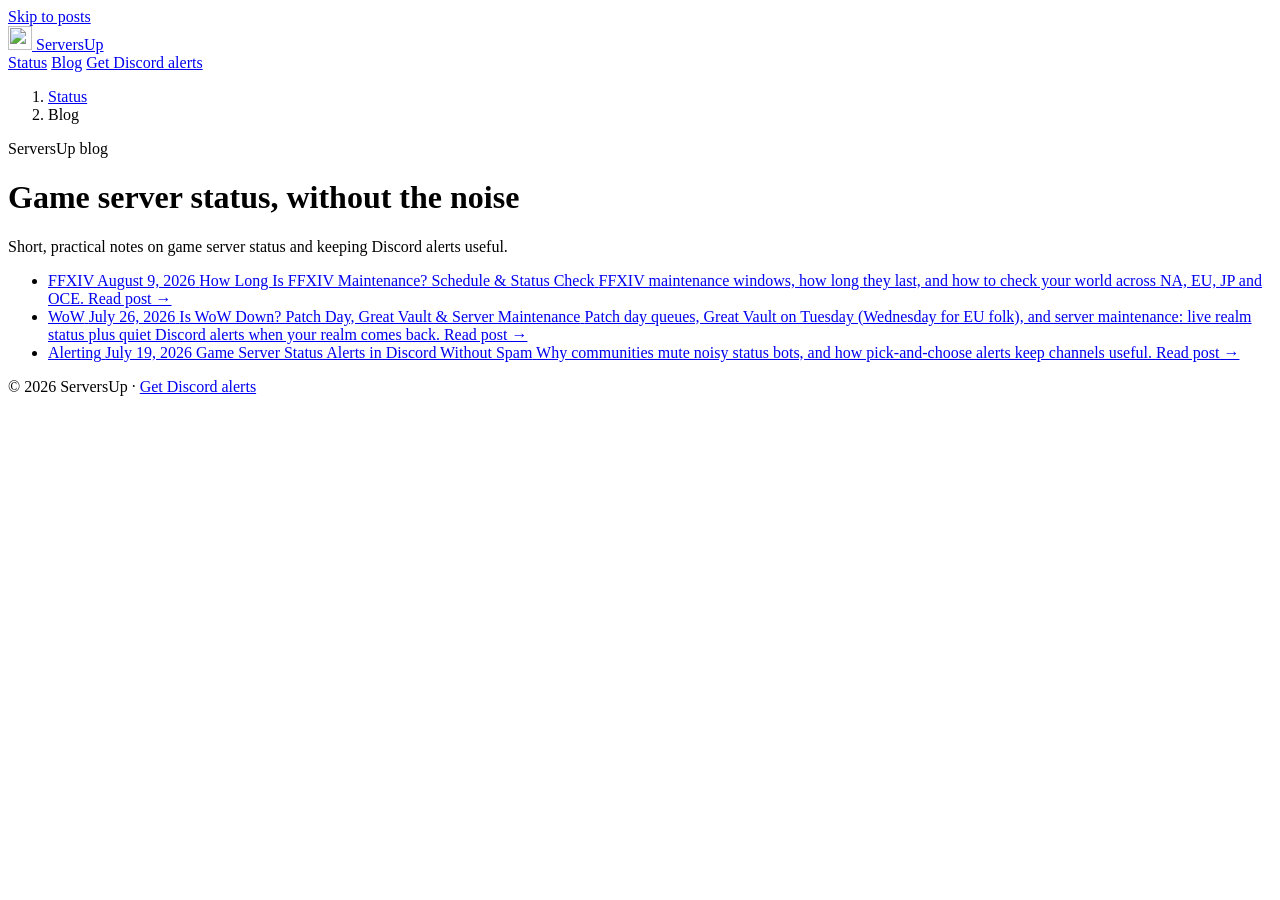
==== blog/index.html @ b73a2682 "Add FFXIV Maintenance Blog Post" ====
<!doctype html>
<html lang="en" class="page-blog">
  <head>
    <meta charset="utf-8" />
    <meta name="viewport" content="width=device-width, initial-scale=1" />
    <script async src="https://www.googletagmanager.com/gtag/js?id=G-ZQGB78C9LT"></script>
    <script>
      window.dataLayer = window.dataLayer || [];
      function gtag(){dataLayer.push(arguments);}
      gtag("js", new Date());
      gtag("config", "G-ZQGB78C9LT");
    </script>
    <script src="/analytics.js"></script>
    <meta
      name="description"
      content="ServersUp blog: game server status tips, Discord alert hygiene, and notes for gaming communities."
    />
    <link rel="canonical" href="https://serversup.armasn.dev/blog/" />
    <title>Game Server Status Blog | ServersUp</title>
    <meta property="og:type" content="website" />
    <meta property="og:title" content="Game Server Status Blog | ServersUp" />
    <meta
      property="og:description"
      content="ServersUp blog: game server status tips, Discord alert hygiene, and notes for gaming communities."
    />
    <meta property="og:url" content="https://serversup.armasn.dev/blog/" />
    <meta property="og:image" content="https://serversup.armasn.dev/assets/serversup-logo.png" />
    <meta name="twitter:card" content="summary" />
    <meta name="twitter:title" content="Game Server Status Blog | ServersUp" />
    <meta
      name="twitter:description"
      content="ServersUp blog: game server status tips, Discord alert hygiene, and notes for gaming communities."
    />
    <meta name="twitter:image" content="https://serversup.armasn.dev/assets/serversup-logo.png" />
    <link rel="icon" href="/assets/serversup-logo.png" type="image/png" />
    <link rel="stylesheet" href="/styles.css" />
    <script type="application/ld+json">
    {
      "@context": "https://schema.org",
      "@graph": [
        {
          "@type": "Organization",
          "@id": "https://serversup.armasn.dev/#organization",
          "name": "ServersUp",
          "url": "https://serversup.armasn.dev/",
          "logo": {
            "@type": "ImageObject",
            "url": "https://serversup.armasn.dev/assets/serversup-logo.png"
          },
          "sameAs": [
            "https://github.com/ServersUp",
            "https://github.com/ServersUp/servers-up-website",
            "https://ko-fi.com/R6R71Z1SRN"
          ]
        },
        {
          "@type": "Blog",
          "name": "ServersUp Blog",
          "url": "https://serversup.armasn.dev/blog/",
          "description": "Short notes on game server status and Discord alerts that stay useful.",
          "publisher": { "@id": "https://serversup.armasn.dev/#organization" },
          "blogPost": [
            {
              "@type": "BlogPosting",
              "headline": "How Long Is FFXIV Maintenance? Schedule & Status Check",
              "url": "https://serversup.armasn.dev/blog/ffxiv-maintenance/",
              "datePublished": "2026-08-09",
              "image": "https://serversup.armasn.dev/assets/serversup-logo.png",
              "author": { "@id": "https://serversup.armasn.dev/#organization" }
            },
            {
              "@type": "BlogPosting",
              "headline": "Is WoW Down? Patch Day, Great Vault & Server Maintenance",
              "url": "https://serversup.armasn.dev/blog/is-wow-down/",
              "datePublished": "2026-07-26",
              "image": "https://serversup.armasn.dev/assets/serversup-logo.png",
              "author": { "@id": "https://serversup.armasn.dev/#organization" }
            },
            {
              "@type": "BlogPosting",
              "headline": "Game Server Status Alerts in Discord Without Spam",
              "url": "https://serversup.armasn.dev/blog/game-server-status-alerts-discord-without-spam/",
              "datePublished": "2026-07-19",
              "image": "https://serversup.armasn.dev/assets/discord-alert-example.png",
              "author": { "@id": "https://serversup.armasn.dev/#organization" }
            }
          ]
        },
        {
          "@type": "BreadcrumbList",
          "itemListElement": [
            {
              "@type": "ListItem",
              "position": 1,
              "name": "Status",
              "item": "https://serversup.armasn.dev/"
            },
            {
              "@type": "ListItem",
              "position": 2,
              "name": "Blog",
              "item": "https://serversup.armasn.dev/blog/"
            }
          ]
        }
      ]
    }
    </script>
  </head>
  <body>
    <a class="skip-link" href="#blog">Skip to posts</a>

    <header class="site-header">
      <nav class="nav" aria-label="Primary">
        <a class="brand" href="/">
          <img src="/assets/serversup-logo.png" alt="" width="24" height="24" decoding="async" />
          <span>ServersUp</span>
        </a>
        <div class="nav-links">
          <a class="nav-link" href="/">Status</a>
          <a class="nav-link is-current" href="/blog/" aria-current="page">Blog</a>
          <a class="btn-cta btn-cta--sm" href="/install/">Get Discord alerts</a>
        </div>
      </nav>
    </header>

    <main class="doc" id="blog">
      <nav class="breadcrumbs" aria-label="Breadcrumb">
        <ol>
          <li><a href="/">Status</a></li>
          <li aria-current="page">Blog</li>
        </ol>
      </nav>

      <header class="blog-index-header">
        <!--
          SHIP GATE - every new post under blog/<slug>/index.html MUST also appear in
          Blog.blogPost[] in the JSON-LD <script> above (headline, url, datePublished, image, author).
          Updating the HTML list alone is NOT enough. Fail the publish if blogPost[] is stale.
          Verify: python3 .cursor/skills/seo-aeo/scripts/check_blog_blogpost_sync.py
        -->
        <p class="eyebrow">ServersUp blog</p>
        <h1>Game server status, without the noise</h1>
        <p class="lead">
          Short, practical notes on game server status and keeping Discord alerts useful.
        </p>
      </header>

      <ul class="blog-list">
        <li>
          <a class="blog-list__link" href="/blog/ffxiv-maintenance/">
            <span class="blog-list__meta">
              <span class="blog-tag">FFXIV</span>
              <time datetime="2026-08-09">August 9, 2026</time>
            </span>
            <span class="blog-list__title"
              >How Long Is FFXIV Maintenance? Schedule &amp; Status Check</span
            >
            <span class="blog-list__excerpt">
              FFXIV maintenance windows, how long they last, and how to check your world across NA, EU,
              JP and OCE.
            </span>
            <span class="blog-list__more">Read post →</span>
          </a>
        </li>
        <li>
          <a class="blog-list__link" href="/blog/is-wow-down/">
            <span class="blog-list__meta">
              <span class="blog-tag">WoW</span>
              <time datetime="2026-07-26">July 26, 2026</time>
            </span>
            <span class="blog-list__title"
              >Is WoW Down? Patch Day, Great Vault &amp; Server Maintenance</span
            >
            <span class="blog-list__excerpt">
              Patch day queues, Great Vault on Tuesday (Wednesday for EU folk), and server maintenance: live
              realm status plus quiet Discord alerts when your realm comes back.
            </span>
            <span class="blog-list__more">Read post →</span>
          </a>
        </li>
        <li>
          <a class="blog-list__link" href="/blog/game-server-status-alerts-discord-without-spam/">
            <span class="blog-list__meta">
              <span class="blog-tag">Alerting</span>
              <time datetime="2026-07-19">July 19, 2026</time>
            </span>
            <span class="blog-list__title">Game Server Status Alerts in Discord Without Spam</span>
            <span class="blog-list__excerpt">
              Why communities mute noisy status bots, and how pick-and-choose alerts keep channels useful.
            </span>
            <span class="blog-list__more">Read post →</span>
          </a>
        </li>
      </ul>
    </main>

    <footer class="site-footer">
      <p>© <span id="year"></span> ServersUp · <a href="/install/">Get Discord alerts</a></p>
    </footer>
    <script>document.getElementById("year").textContent = new Date().getFullYear();</script>
  </body>
</html>
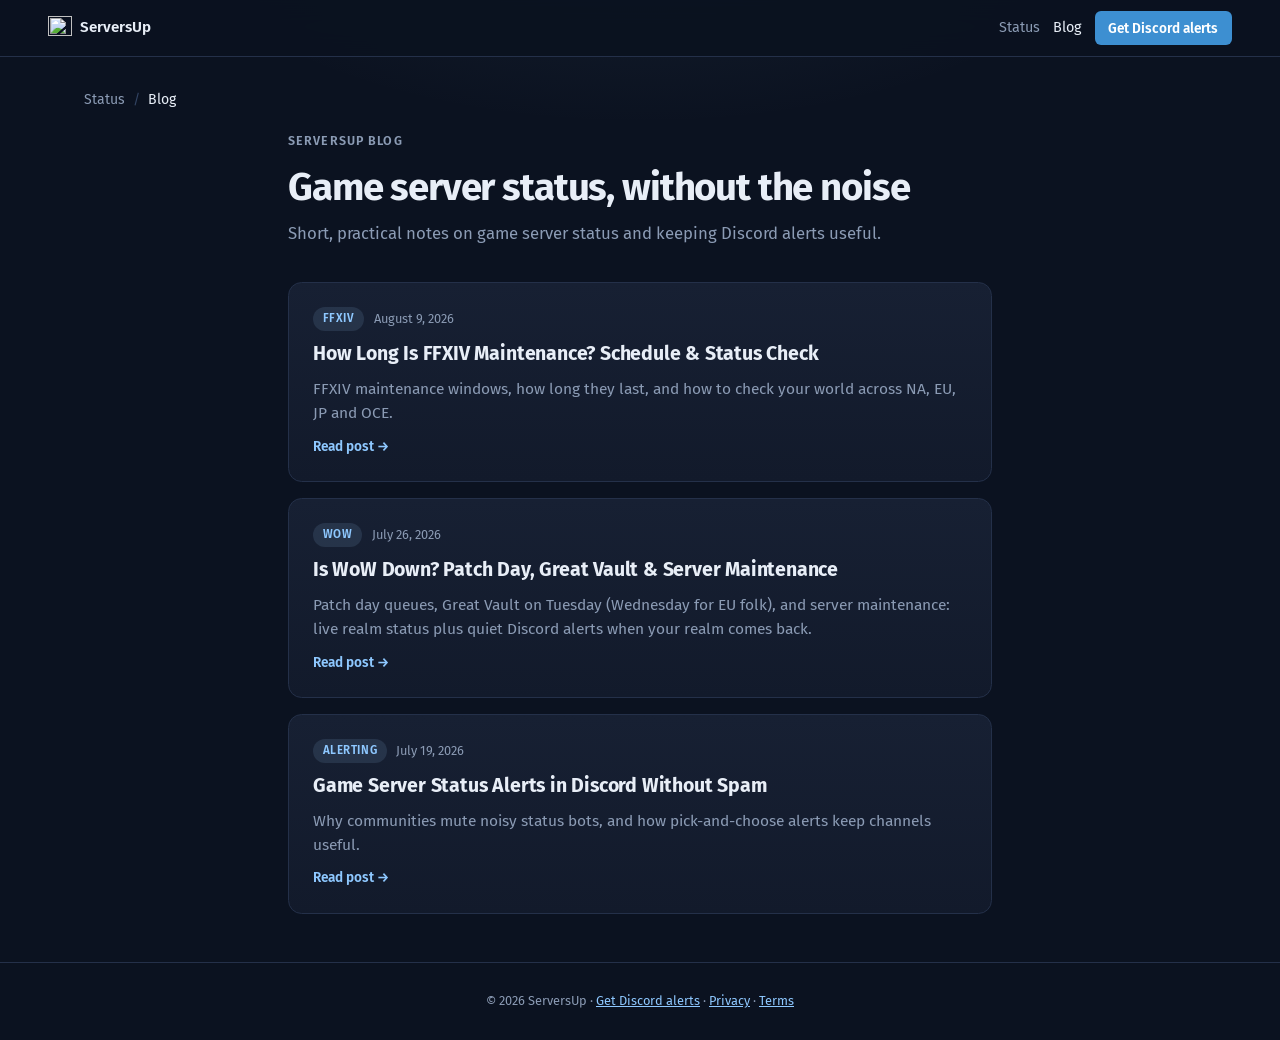
==== commit 5a371cfc: "Add Privacy Policy And Terms Of Service" ====
--- a/blog/index.html
+++ b/blog/index.html
@@ -196,7 +196,7 @@
     </main>
 
     <footer class="site-footer">
-      <p>© <span id="year"></span> ServersUp · <a href="/install/">Get Discord alerts</a></p>
+      <p>© <span id="year"></span> ServersUp · <a href="/install/">Get Discord alerts</a> · <a href="/privacy/">Privacy</a> · <a href="/terms/">Terms</a></p>
     </footer>
     <script>document.getElementById("year").textContent = new Date().getFullYear();</script>
   </body>
--- a/styles.css
+++ b/styles.css
@@ -0,0 +1,1748 @@
+@import url("https://fonts.googleapis.com/css2?family=Fira+Code:wght@400;500;600&family=Fira+Sans:wght@400;500;600;700&display=swap");
+
+:root {
+  --bg: #0b1220;
+  --bg-elevated: #121a2b;
+  --bg-soft: #172033;
+  --text: #e8eef7;
+  --muted: #8b9bb4;
+  --border: #243049;
+  --border-strong: #334564;
+  --link: #8ec8ff;
+  --link-hover: #c2e0ff;
+  --accent: #7aa2c4;
+  --accent-dim: rgba(122, 162, 196, 0.16);
+  --up: #3dd68c;
+  --up-dim: rgba(61, 214, 140, 0.12);
+  --down: #ff6b6b;
+  --down-dim: rgba(255, 107, 107, 0.14);
+  --unknown: #e6b84d;
+  --unknown-dim: rgba(230, 184, 77, 0.14);
+  --discord: #5865f2;
+  --discord-hover: #4752c4;
+  --cta: #3d8fd1;
+  --cta-hover: #2f7bb8;
+  --max: 58rem;
+  --max-status: 72rem;
+  --reading: 44rem;
+  --text-reading: #cbd6e8;
+  --demo-bleed: 1.5rem;
+  --radius: 0.5rem;
+  --font-sans: "Fira Sans", ui-sans-serif, system-ui, sans-serif;
+  --font-mono: "Fira Code", ui-monospace, SFMono-Regular, Menlo, monospace;
+  --ease: 160ms ease;
+  --scrollbar-size: 8px;
+  --scrollbar-track: transparent;
+  --scrollbar-thumb: #334564;
+  --scrollbar-thumb-hover: #4a6288;
+}
+
+*,
+*::before,
+*::after {
+  box-sizing: border-box;
+}
+
+html {
+  scroll-behavior: smooth;
+  scrollbar-width: thin;
+  scrollbar-color: var(--scrollbar-thumb) var(--scrollbar-track);
+}
+
+html::-webkit-scrollbar,
+body::-webkit-scrollbar,
+*::-webkit-scrollbar {
+  width: var(--scrollbar-size);
+  height: var(--scrollbar-size);
+}
+
+html::-webkit-scrollbar-track,
+body::-webkit-scrollbar-track,
+*::-webkit-scrollbar-track {
+  background: var(--scrollbar-track);
+}
+
+html::-webkit-scrollbar-thumb,
+body::-webkit-scrollbar-thumb,
+*::-webkit-scrollbar-thumb {
+  background: var(--scrollbar-thumb);
+  border-radius: 999px;
+  border: 2px solid transparent;
+  background-clip: padding-box;
+}
+
+html::-webkit-scrollbar-thumb:hover,
+body::-webkit-scrollbar-thumb:hover,
+*::-webkit-scrollbar-thumb:hover {
+  background: var(--scrollbar-thumb-hover);
+  background-clip: padding-box;
+}
+
+body {
+  margin: 0;
+  min-height: 100vh;
+  font: 1rem/1.55 var(--font-sans);
+  color: var(--text);
+  background:
+    radial-gradient(ellipse 70% 40% at 50% -10%, rgba(122, 162, 196, 0.1), transparent 55%),
+    var(--bg);
+}
+
+img {
+  max-width: 100%;
+  height: auto;
+}
+
+a {
+  color: var(--link);
+  transition: color var(--ease);
+}
+
+a:hover {
+  color: var(--link-hover);
+}
+
+code {
+  font-family: var(--font-mono);
+  font-size: 0.88em;
+  padding: 0.1em 0.35em;
+  border-radius: 0.25rem;
+  background: var(--bg-elevated);
+  border: 1px solid var(--border);
+}
+
+.sr-only {
+  position: absolute;
+  width: 1px;
+  height: 1px;
+  padding: 0;
+  margin: -1px;
+  overflow: hidden;
+  clip: rect(0, 0, 0, 0);
+  white-space: nowrap;
+  border: 0;
+}
+
+.skip-link {
+  position: absolute;
+  left: -9999px;
+}
+
+.skip-link:focus {
+  left: 1rem;
+  top: 1rem;
+  padding: 0.5rem 0.75rem;
+  background: var(--bg-elevated);
+  border: 1px solid var(--border-strong);
+  border-radius: var(--radius);
+  z-index: 30;
+  color: var(--text);
+}
+
+/* -- Header -- */
+
+.site-header {
+  position: sticky;
+  top: 0;
+  z-index: 20;
+  border-bottom: 1px solid var(--border);
+  padding: 0.7rem 1.25rem;
+  background: rgba(11, 18, 32, 0.9);
+  backdrop-filter: blur(12px);
+}
+
+.nav {
+  display: flex;
+  flex-wrap: wrap;
+  align-items: center;
+  justify-content: space-between;
+  gap: 0.75rem;
+  max-width: calc(var(--max-status) + 2rem);
+  margin-inline: auto;
+}
+
+.brand {
+  display: flex;
+  align-items: center;
+  gap: 0.5rem;
+  font-weight: 600;
+  font-size: 0.95rem;
+  color: var(--text);
+  text-decoration: none;
+  cursor: pointer;
+}
+
+.brand:hover {
+  color: var(--text);
+  text-decoration: none;
+}
+
+.nav-toggle {
+  display: none;
+  padding: 0.5rem 0.85rem;
+  border: 1px solid var(--border);
+  background: var(--bg-elevated);
+  color: var(--text);
+  font-family: var(--font-sans);
+  font-size: 0.9rem;
+  border-radius: var(--radius);
+  cursor: pointer;
+}
+
+.nav-links {
+  display: flex;
+  flex-wrap: wrap;
+  align-items: center;
+  gap: 0.85rem;
+  font-size: 0.9rem;
+}
+
+.nav-link {
+  color: var(--muted);
+  text-decoration: none;
+  cursor: pointer;
+}
+
+.nav-link:hover {
+  color: var(--text);
+  text-decoration: none;
+}
+
+.nav-link.is-current {
+  color: var(--text);
+}
+
+.btn-discord {
+  display: inline-flex;
+  align-items: center;
+  justify-content: center;
+  padding: 0.55rem 1.1rem;
+  border: none;
+  border-radius: 6px;
+  background: var(--discord);
+  color: #fff;
+  font-family: var(--font-sans);
+  font-size: 0.9rem;
+  font-weight: 600;
+  text-decoration: none;
+  cursor: pointer;
+  transition: background var(--ease);
+}
+
+.btn-discord:hover {
+  background: var(--discord-hover);
+  color: #fff;
+  text-decoration: none;
+}
+
+.btn-discord--sm {
+  padding: 0.4rem 0.8rem;
+  font-size: 0.85rem;
+}
+
+.btn-cta {
+  display: inline-flex;
+  align-items: center;
+  justify-content: center;
+  padding: 0.55rem 1.1rem;
+  border: none;
+  border-radius: 6px;
+  background: var(--cta);
+  color: #fff;
+  font-family: var(--font-sans);
+  font-size: 0.9rem;
+  font-weight: 600;
+  text-decoration: none;
+  cursor: pointer;
+  white-space: nowrap;
+  transition: background var(--ease);
+}
+
+.btn-cta:hover {
+  background: var(--cta-hover);
+  color: #fff;
+  text-decoration: none;
+}
+
+.btn-cta--sm {
+  padding: 0.4rem 0.85rem;
+  font-size: 0.85rem;
+}
+
+.btn-cta--lg {
+  padding: 0.9rem 1.75rem;
+  font-size: 1.05rem;
+  min-height: 52px;
+}
+
+/* -- Status page -- */
+
+.status-page {
+  max-width: var(--max-status);
+  margin-inline: auto;
+  padding: 1.5rem 1.25rem 3rem;
+}
+
+.status-hero {
+  text-align: center;
+  max-width: 40rem;
+  margin: 0.25rem auto 1.5rem;
+}
+
+.status-hero__logo {
+  display: block;
+  width: 88px;
+  height: 88px;
+  margin: 0 auto 0.85rem;
+  border-radius: 1rem;
+}
+
+.status-hero__brand {
+  margin: 0;
+  font-size: 0.8rem;
+  font-weight: 600;
+  letter-spacing: 0.14em;
+  text-transform: uppercase;
+  color: var(--muted);
+}
+
+.status-hero__title {
+  margin: 0.4rem 0 0;
+  font-size: clamp(1.65rem, 3.5vw, 2.15rem);
+  font-weight: 700;
+  letter-spacing: -0.03em;
+  line-height: 1.15;
+}
+
+.status-hero__lede {
+  margin: 0.75rem 0 0;
+  color: var(--muted);
+  font-size: 1.02rem;
+  line-height: 1.55;
+}
+
+.status-seo-fallback {
+  margin: 1rem auto 0;
+  max-width: 36rem;
+  color: var(--muted);
+  font-size: 0.95rem;
+  line-height: 1.55;
+}
+
+.status-seo-fallback a {
+  color: var(--link);
+}
+
+noscript .status-seo-fallback {
+  margin-top: 1rem;
+  padding: 0.85rem 1rem;
+  border: 1px solid var(--border);
+  border-radius: 0.65rem;
+  background: var(--bg-soft);
+  color: var(--text);
+}
+
+.status-hero__points {
+  list-style: none;
+  margin: 1rem auto 0;
+  padding: 0;
+  display: flex;
+  flex-direction: column;
+  gap: 0.4rem;
+  width: fit-content;
+  max-width: 100%;
+  text-align: left;
+  color: var(--muted);
+  font-size: 0.9rem;
+}
+
+.status-hero__points li {
+  position: relative;
+  padding-left: 1.1rem;
+}
+
+.status-hero__points li::before {
+  content: "";
+  position: absolute;
+  left: 0;
+  top: 0.55em;
+  width: 0.4rem;
+  height: 0.4rem;
+  border-radius: 50%;
+  background: var(--accent);
+}
+
+.status-hero__points strong {
+  color: var(--text);
+  font-weight: 600;
+}
+
+.status-legend {
+  display: flex;
+  flex-wrap: wrap;
+  justify-content: center;
+  gap: 0.75rem 1.25rem;
+  margin: 0 0 1rem;
+  font-family: var(--font-mono);
+  font-size: 0.75rem;
+  color: var(--muted);
+}
+
+.status-legend__item {
+  display: inline-flex;
+  align-items: center;
+  gap: 0.4rem;
+}
+
+.status-prompt {
+  margin: 0 0 0.75rem;
+  text-align: center;
+  color: var(--muted);
+  font-size: 0.95rem;
+}
+
+.status-cta {
+  margin-top: 2rem;
+  padding: 1.5rem 1.25rem;
+  text-align: center;
+  border: 1px solid var(--border);
+  border-radius: 0.75rem;
+  background: linear-gradient(180deg, var(--bg-soft) 0%, var(--bg-elevated) 100%);
+}
+
+.btn-discord--lg {
+  padding: 0.9rem 1.75rem;
+  font-size: 1.05rem;
+  min-height: 52px;
+}
+
+.status-cta__hint {
+  margin: 0.75rem 0 0;
+  color: var(--muted);
+  font-size: 0.9rem;
+}
+
+.status-head {
+  display: flex;
+  flex-wrap: wrap;
+  align-items: flex-end;
+  justify-content: space-between;
+  gap: 1rem;
+  margin-bottom: 1.25rem;
+}
+
+.status-head h1 {
+  margin: 0;
+  font-size: clamp(1.5rem, 3vw, 2rem);
+  font-weight: 700;
+  letter-spacing: -0.03em;
+}
+
+.status-head__sub {
+  margin: 0.35rem 0 0;
+  color: var(--muted);
+  font-size: 0.95rem;
+}
+
+.status-pick {
+  display: flex;
+  flex-wrap: wrap;
+  gap: 0.75rem;
+  margin-bottom: 1rem;
+}
+
+.status-pick__btn {
+  display: inline-flex;
+  align-items: center;
+  justify-content: center;
+  min-height: 64px;
+  min-width: 9rem;
+  padding: 0.75rem 1.1rem;
+  border: 1px solid var(--border);
+  border-radius: 0.65rem;
+  background: var(--bg-elevated);
+  cursor: pointer;
+  transition: border-color var(--ease), background var(--ease), box-shadow var(--ease);
+}
+
+.status-pick__btn:hover {
+  border-color: var(--border-strong);
+  background: var(--bg-soft);
+}
+
+.status-pick__btn.is-active {
+  border-color: var(--accent);
+  background: var(--accent-dim);
+  box-shadow: inset 0 0 0 1px var(--accent);
+}
+
+.status-pick__btn:focus-visible {
+  outline: 2px solid var(--accent);
+  outline-offset: 2px;
+}
+
+.status-pick__logo {
+  display: block;
+  height: 36px;
+  width: auto;
+  max-width: 130px;
+  object-fit: contain;
+}
+
+.status-pick__logo--wide {
+  max-width: 150px;
+}
+
+.status-pick--regions {
+  gap: 0.45rem;
+}
+
+.status-pick__region {
+  min-height: 44px;
+  padding: 0.45rem 0.9rem;
+  border: 1px solid var(--border);
+  border-radius: var(--radius);
+  background: var(--bg-elevated);
+  color: var(--muted);
+  font-family: var(--font-sans);
+  font-size: 0.9rem;
+  font-weight: 600;
+  letter-spacing: 0.04em;
+  cursor: pointer;
+  transition: background var(--ease), color var(--ease), border-color var(--ease);
+}
+
+.status-pick__region:hover {
+  color: var(--text);
+  border-color: var(--border-strong);
+}
+
+.status-pick__region.is-active {
+  color: var(--text);
+  border-color: var(--accent);
+  background: var(--accent-dim);
+}
+
+.status-pick__region:focus-visible {
+  outline: 2px solid var(--accent);
+  outline-offset: 2px;
+}
+
+.status-pick--regions[hidden] {
+  display: none;
+}
+
+.status-panel {
+  margin-top: 0.25rem;
+}
+
+.status-toolbar {
+  display: flex;
+  flex-wrap: wrap;
+  align-items: center;
+  gap: 0.65rem;
+  margin-bottom: 0.75rem;
+}
+
+.status-search {
+  flex: 1 1 14rem;
+  min-height: 44px;
+  padding: 0.55rem 0.85rem;
+  border: 1px solid var(--border);
+  border-radius: var(--radius);
+  background: var(--bg-elevated);
+  color: var(--text);
+  font-family: var(--font-sans);
+  font-size: 0.95rem;
+}
+
+.status-search:disabled {
+  opacity: 0.55;
+  cursor: not-allowed;
+}
+
+.status-search::placeholder {
+  color: var(--muted);
+}
+
+.status-search:focus {
+  outline: 2px solid var(--accent);
+  outline-offset: 1px;
+  border-color: transparent;
+}
+
+.server-panel {
+  border: 1px solid var(--border);
+  border-radius: 0.75rem;
+  background: var(--bg-elevated);
+}
+
+.status-summary {
+  display: flex;
+  flex-wrap: wrap;
+  align-items: center;
+  justify-content: space-between;
+  gap: 0.75rem 1.25rem;
+  padding: 0.75rem 0.95rem;
+  border-bottom: 1px solid var(--border);
+  border-radius: 0.75rem 0.75rem 0 0;
+  background: var(--bg-soft);
+}
+
+.status-meta {
+  font-family: var(--font-mono);
+  font-size: 0.72rem;
+  color: var(--muted);
+  line-height: 1.45;
+  display: flex;
+  flex-wrap: wrap;
+  gap: 0.35rem 1.25rem;
+}
+
+.status-meta__line {
+  margin: 0;
+  position: relative;
+  display: inline-flex;
+  flex-wrap: wrap;
+  align-items: baseline;
+  gap: 0.25rem 0.35rem;
+}
+
+.status-meta__label {
+  color: var(--text);
+  font-weight: 500;
+  margin-right: 0;
+  font-family: inherit;
+  font-size: inherit;
+  line-height: inherit;
+  padding: 0;
+  border: none;
+  background: none;
+  display: inline-flex;
+  align-items: center;
+  gap: 0.3rem;
+}
+
+.status-meta__label--hint {
+  cursor: help;
+  border-bottom: 1px dashed var(--accent);
+  color: var(--link);
+}
+
+.status-meta__label--hint:hover,
+.status-meta__label--hint:focus-visible {
+  color: var(--link-hover);
+  border-bottom-style: solid;
+  outline: none;
+}
+
+.status-meta__info {
+  display: inline-flex;
+  align-items: center;
+  justify-content: center;
+  width: 0.95rem;
+  height: 0.95rem;
+  border-radius: 999px;
+  border: 1px solid currentColor;
+  font-family: var(--font-sans);
+  font-size: 0.65rem;
+  font-weight: 700;
+  line-height: 1;
+  flex-shrink: 0;
+  opacity: 0.9;
+}
+
+.status-tip {
+  position: absolute;
+  left: 0;
+  top: calc(100% + 0.45rem);
+  bottom: auto;
+  right: auto;
+  z-index: 5;
+  width: min(18rem, 70vw);
+  padding: 0.55rem 0.7rem;
+  border: 1px solid var(--border-strong);
+  border-radius: var(--radius);
+  background: var(--bg);
+  color: var(--text);
+  font-family: var(--font-sans);
+  font-size: 0.8rem;
+  font-weight: 400;
+  line-height: 1.4;
+  text-align: left;
+  box-shadow: 0 8px 24px rgba(0, 0, 0, 0.35);
+  opacity: 0;
+  visibility: hidden;
+  pointer-events: none;
+  transform: translateY(-0.2rem);
+  transition: opacity 120ms ease, transform 120ms ease, visibility 120ms ease;
+}
+
+.status-meta__line:hover .status-tip,
+.status-meta__line:focus-within .status-tip {
+  opacity: 1;
+  visibility: visible;
+  transform: translateY(0);
+}
+
+.server-grid {
+  display: grid;
+  grid-template-columns: repeat(auto-fill, minmax(10.5rem, 1fr));
+  gap: 0.35rem;
+  min-height: 14rem;
+  padding: 0.85rem;
+  align-content: start;
+}
+
+.server-placeholder {
+  grid-column: 1 / -1;
+  display: flex;
+  align-items: center;
+  justify-content: center;
+  min-height: 12rem;
+  padding: 1.5rem 1rem;
+  text-align: center;
+  color: var(--muted);
+  font-size: 0.95rem;
+  border: 1px dashed var(--border);
+  border-radius: var(--radius);
+  background: rgba(11, 18, 32, 0.35);
+}
+
+.status-totals {
+  display: flex;
+  flex-wrap: wrap;
+  gap: 0.45rem;
+}
+
+.status-inline-msg {
+  margin: 0.75rem 0 0;
+  font-size: 0.9rem;
+  color: var(--muted);
+}
+
+.status-inline-msg--error {
+  color: var(--down);
+}
+
+.status-inline-msg[hidden] {
+  display: none;
+}
+
+.stat {
+  display: inline-flex;
+  align-items: center;
+  gap: 0.35rem;
+  min-height: 36px;
+  padding: 0.25rem 0.65rem;
+  border-radius: 999px;
+  border: 1px solid var(--border);
+  font-family: var(--font-mono);
+  font-size: 0.75rem;
+  color: var(--muted);
+  background: var(--bg);
+}
+
+.stat--up {
+  color: var(--up);
+  border-color: rgba(61, 214, 140, 0.35);
+  background: var(--up-dim);
+}
+
+.stat--down {
+  color: var(--down);
+  border-color: rgba(255, 107, 107, 0.35);
+  background: var(--down-dim);
+}
+
+.stat--unknown {
+  color: var(--unknown);
+  border-color: rgba(230, 184, 77, 0.35);
+  background: var(--unknown-dim);
+}
+
+.server-row {
+  display: flex;
+  align-items: center;
+  gap: 0.5rem;
+  min-height: 2rem;
+  padding: 0.35rem 0.5rem;
+  border-radius: 0.35rem;
+  background: rgba(11, 18, 32, 0.45);
+  border: 1px solid transparent;
+}
+
+.server-row:hover {
+  border-color: var(--border);
+  background: var(--bg);
+}
+
+.server-row--down {
+  border-color: rgba(255, 107, 107, 0.25);
+  background: var(--down-dim);
+}
+
+.server-row--skeleton {
+  pointer-events: none;
+  opacity: 0.55;
+}
+
+.server-dot {
+  flex-shrink: 0;
+  width: 0.5rem;
+  height: 0.5rem;
+  border-radius: 50%;
+  background: var(--unknown);
+}
+
+.server-dot--up {
+  background: var(--up);
+  box-shadow: 0 0 0 3px var(--up-dim);
+}
+
+.server-dot--down {
+  background: var(--down);
+  box-shadow: 0 0 0 3px var(--down-dim);
+}
+
+.server-dot--unknown {
+  background: var(--unknown);
+}
+
+.server-dot--skeleton,
+.server-name--skeleton,
+.server-flag--skeleton {
+  background: var(--border);
+  border-radius: 0.25rem;
+  box-shadow: none;
+}
+
+.server-dot--skeleton {
+  border-radius: 50%;
+}
+
+.server-name {
+  min-width: 0;
+  overflow: hidden;
+  text-overflow: ellipsis;
+  white-space: nowrap;
+  font-family: var(--font-mono);
+  font-size: 0.75rem;
+  color: var(--text);
+}
+
+.server-name--skeleton {
+  flex: 1;
+  height: 0.7rem;
+  animation: skeleton-pulse 1.2s ease-in-out infinite;
+}
+
+.server-flag {
+  margin-left: auto;
+  flex-shrink: 0;
+  font-family: var(--font-mono);
+  font-size: 0.62rem;
+  font-weight: 600;
+  letter-spacing: 0.04em;
+  color: var(--muted);
+}
+
+.server-flag--skeleton {
+  width: 1.75rem;
+  height: 0.65rem;
+  animation: skeleton-pulse 1.2s ease-in-out infinite;
+}
+
+.server-row--down .server-flag {
+  color: var(--down);
+}
+
+@keyframes skeleton-pulse {
+  0%,
+  100% {
+    opacity: 0.45;
+  }
+  50% {
+    opacity: 0.9;
+  }
+}
+
+@media (prefers-reduced-motion: reduce) {
+  .server-name--skeleton,
+  .server-flag--skeleton {
+    animation: none;
+  }
+}
+
+.site-footer {
+  border-top: 1px solid var(--border);
+  padding: 1rem 1.25rem;
+  font-size: 0.8rem;
+  color: var(--muted);
+  text-align: center;
+}
+
+/* -- Install / docs page -- */
+
+.doc {
+  max-width: var(--max-status);
+  margin-inline: auto;
+  padding: 2rem 1.25rem 3rem;
+}
+
+.doc h1 {
+  margin: 0 0 0.5rem;
+  font-size: clamp(1.9rem, 4vw, 2.4rem);
+  font-weight: 700;
+  letter-spacing: -0.03em;
+  line-height: 1.12;
+  color: var(--text);
+}
+
+.doc h2 {
+  margin: 2.5rem 0 0.85rem;
+  font-size: 1.35rem;
+  font-weight: 600;
+  letter-spacing: -0.01em;
+  padding-bottom: 0.35rem;
+  border-bottom: 1px solid var(--border);
+}
+
+.doc p {
+  margin: 0 0 1rem;
+  color: var(--muted);
+}
+
+.doc .lead {
+  font-size: 1.05rem;
+  color: var(--text);
+}
+
+.doc .muted {
+  color: var(--muted);
+}
+
+.doc ol,
+.doc ul {
+  margin: 0 0 1rem;
+  padding-left: 1.5rem;
+  color: var(--muted);
+}
+
+.doc li {
+  margin: 0.35rem 0;
+}
+
+/* -- Blog index -- */
+
+.eyebrow {
+  margin: 0 0 0.75rem;
+  font-size: 0.78rem;
+  font-weight: 600;
+  letter-spacing: 0.09em;
+  text-transform: uppercase;
+  color: var(--link);
+}
+
+.blog-index-header {
+  max-width: var(--reading);
+  margin: 0 auto 2.25rem;
+}
+
+.blog-index-header h1 {
+  margin: 0 0 0.65rem;
+  font-size: clamp(1.9rem, 4vw, 2.4rem);
+  font-weight: 700;
+  letter-spacing: -0.03em;
+  line-height: 1.12;
+  color: var(--text);
+}
+
+.blog-index-header .lead {
+  margin: 0;
+  font-size: 1.05rem;
+  color: var(--muted);
+}
+
+.doc .blog-list {
+  list-style: none;
+  margin: 0 auto;
+  padding: 0;
+  max-width: var(--reading);
+  display: grid;
+  gap: 1rem;
+  color: inherit;
+}
+
+.doc .blog-list > li {
+  margin: 0;
+}
+
+.blog-list__link {
+  display: grid;
+  gap: 0.65rem;
+  padding: 1.5rem;
+  border: 1px solid var(--border);
+  border-radius: 0.85rem;
+  background: linear-gradient(180deg, var(--bg-soft) 0%, var(--bg-elevated) 100%);
+  text-decoration: none;
+  color: inherit;
+  transition: border-color var(--ease), transform var(--ease), box-shadow var(--ease);
+}
+
+.blog-list__link:hover {
+  text-decoration: none;
+  border-color: var(--border-strong);
+  transform: translateY(-2px);
+  box-shadow: 0 14px 30px -20px rgba(0, 0, 0, 0.85);
+}
+
+.blog-list__link:focus-visible {
+  outline: 2px solid var(--accent);
+  outline-offset: 2px;
+}
+
+.blog-list__meta {
+  display: flex;
+  align-items: center;
+  gap: 0.6rem;
+  font-size: 0.8rem;
+  color: var(--muted);
+}
+
+.blog-tag {
+  display: inline-flex;
+  align-items: center;
+  padding: 0.2rem 0.6rem;
+  border-radius: 999px;
+  background: var(--accent-dim);
+  color: var(--link);
+  font-size: 0.72rem;
+  font-weight: 600;
+  letter-spacing: 0.05em;
+  text-transform: uppercase;
+}
+
+.blog-list__title {
+  font-size: 1.22rem;
+  font-weight: 700;
+  letter-spacing: -0.01em;
+  line-height: 1.3;
+  color: var(--text);
+}
+
+.blog-list__link:hover .blog-list__title {
+  color: var(--link-hover);
+}
+
+.blog-list__excerpt {
+  margin: 0;
+  font-size: 0.97rem;
+  line-height: 1.55;
+  color: var(--muted);
+}
+
+.blog-list__more {
+  font-size: 0.85rem;
+  font-weight: 600;
+  color: var(--link);
+}
+
+/* -- Article -- */
+
+.article {
+  max-width: var(--reading);
+  margin-inline: auto;
+}
+
+.article__back {
+  display: inline-block;
+  margin-bottom: 1.75rem;
+  font-size: 0.9rem;
+  color: var(--muted);
+  text-decoration: none;
+}
+
+.article__back:hover {
+  color: var(--text);
+}
+
+.article__head {
+  margin-bottom: 2.25rem;
+}
+
+.article__eyebrow {
+  margin: 0 0 0.85rem;
+  font-size: 0.78rem;
+  font-weight: 600;
+  letter-spacing: 0.09em;
+  text-transform: uppercase;
+  color: var(--link);
+}
+
+.article__head h1 {
+  margin: 0 0 1rem;
+  font-size: clamp(1.95rem, 4.4vw, 2.5rem);
+  font-weight: 700;
+  letter-spacing: -0.03em;
+  line-height: 1.12;
+  color: var(--text);
+}
+
+.article__meta {
+  margin: 0;
+  display: flex;
+  flex-wrap: wrap;
+  align-items: center;
+  gap: 0.5rem;
+  font-size: 0.88rem;
+  color: var(--muted);
+}
+
+.article__meta .dot {
+  opacity: 0.5;
+}
+
+.article__body {
+  font-size: 1.06rem;
+  line-height: 1.75;
+  color: var(--text-reading);
+}
+
+.article__body p {
+  margin: 0 0 1.35rem;
+  color: var(--text-reading);
+}
+
+.article__lead {
+  margin: 0 0 1.75rem;
+  font-size: 1.2rem;
+  line-height: 1.6;
+  color: var(--text);
+}
+
+.article__body h2 {
+  margin: 2.75rem 0 1rem;
+  padding: 0;
+  border: 0;
+  font-size: 1.4rem;
+  font-weight: 700;
+  letter-spacing: -0.01em;
+  line-height: 1.25;
+  color: var(--text);
+}
+
+.article__body a {
+  color: var(--link);
+  text-decoration: underline;
+  text-underline-offset: 2px;
+  text-decoration-color: var(--border-strong);
+}
+
+.article__body a:hover {
+  color: var(--link-hover);
+  text-decoration-color: currentColor;
+}
+
+.article__aside {
+  margin: 2rem 0 0;
+  padding: 1rem 1.25rem;
+  border-left: 3px solid var(--accent);
+  border-radius: 0 0.5rem 0.5rem 0;
+  background: var(--accent-dim);
+  color: var(--text);
+  font-size: 1rem;
+}
+
+/* -- Article FAQ (accordion) -- */
+
+.article-figure {
+  margin: 1.75rem 0;
+}
+
+.article-figure img {
+  display: block;
+  width: 100%;
+  height: auto;
+  border: 1px solid var(--border);
+  border-radius: 0.6rem;
+}
+
+.article-figure figcaption {
+  margin-top: 0.6rem;
+  font-size: 0.85rem;
+  color: var(--muted);
+}
+
+.article-faq {
+  margin-top: 3rem;
+}
+
+.article-faq h2 {
+  margin: 0 0 1rem;
+  font-size: 1.4rem;
+  font-weight: 700;
+  letter-spacing: -0.01em;
+  color: var(--text);
+}
+
+.faq-item {
+  margin-bottom: 0.75rem;
+  border: 1px solid var(--border);
+  border-radius: 0.65rem;
+  background: var(--bg-elevated);
+  overflow: hidden;
+}
+
+.faq-item summary {
+  display: flex;
+  align-items: center;
+  justify-content: space-between;
+  gap: 1rem;
+  padding: 1rem 1.15rem;
+  font-size: 1rem;
+  font-weight: 600;
+  color: var(--text);
+  cursor: pointer;
+  list-style: none;
+}
+
+.faq-item summary::-webkit-details-marker {
+  display: none;
+}
+
+.faq-item summary::after {
+  content: "+";
+  flex-shrink: 0;
+  font-size: 1.25rem;
+  line-height: 1;
+  color: var(--muted);
+  transition: transform var(--ease);
+}
+
+.faq-item[open] summary::after {
+  content: "\2212";
+}
+
+.faq-item summary:focus-visible {
+  outline: 2px solid var(--accent);
+  outline-offset: -2px;
+}
+
+.faq-item > p {
+  margin: 0;
+  padding: 0 1.15rem 1.15rem;
+  color: var(--muted);
+  line-height: 1.6;
+}
+
+/* -- Article end CTA -- */
+
+.article-cta {
+  margin-top: 3rem;
+  padding: 2rem 1.75rem;
+  display: flex;
+  flex-wrap: wrap;
+  align-items: center;
+  justify-content: space-between;
+  gap: 1.5rem;
+  border: 1px solid var(--border);
+  border-radius: 0.9rem;
+  background: linear-gradient(180deg, var(--bg-soft) 0%, var(--bg-elevated) 100%);
+}
+
+.article-cta__title {
+  margin: 0 0 0.35rem;
+  font-size: 1.12rem;
+  font-weight: 700;
+  color: var(--text);
+}
+
+.article-cta__hint {
+  margin: 0;
+  font-size: 0.92rem;
+  color: var(--muted);
+}
+
+.article-cta .btn-cta {
+  flex-shrink: 0;
+}
+
+@media (max-width: 559px) {
+  .article-cta {
+    flex-direction: column;
+    align-items: stretch;
+    text-align: left;
+  }
+
+  .article-cta .btn-cta {
+    width: 100%;
+  }
+}
+
+.hero {
+  padding-bottom: 1.25rem;
+  margin-bottom: 0.5rem;
+}
+
+.hero-main {
+  display: flex;
+  align-items: center;
+  gap: 1rem;
+}
+
+.hero-logo {
+  width: 64px;
+  height: 64px;
+  border-radius: 0.65rem;
+}
+
+.hero-copy h1 {
+  margin: 0;
+  font-size: clamp(1.25rem, 2.8vw, 1.65rem);
+  font-weight: 700;
+  letter-spacing: -0.02em;
+  line-height: 1.2;
+}
+
+.hero-tagline {
+  margin: 0.35rem 0 0;
+  color: var(--muted);
+}
+
+.hero-proof {
+  margin: 0.5rem 0 0;
+  font-size: 0.92rem;
+  font-weight: 600;
+  color: var(--text);
+}
+
+.hero-games {
+  display: flex;
+  flex-wrap: wrap;
+  align-items: center;
+  gap: 0.75rem;
+  margin-top: 0.75rem;
+}
+
+.hero-games__link {
+  display: inline-flex;
+  align-items: center;
+  padding: 0.35rem 0.5rem;
+  border: 1px solid var(--border);
+  border-radius: var(--radius);
+  background: var(--bg-elevated);
+  transition: border-color var(--ease), background var(--ease);
+}
+
+.hero-games__link:hover {
+  border-color: var(--border-strong);
+  background: var(--bg-soft);
+  text-decoration: none;
+}
+
+.hero-games__logo {
+  display: block;
+  height: 28px;
+  width: auto;
+  max-width: 100px;
+  object-fit: contain;
+}
+
+.hero-games__logo--wide {
+  max-width: 120px;
+}
+
+.alert-example {
+  display: block;
+  width: 100%;
+  max-width: 36rem;
+  height: auto;
+  margin: 0.25rem 0 0;
+  border: 1px solid var(--border);
+  border-radius: var(--radius);
+  background: #111;
+}
+
+.demo-gif {
+  display: block;
+  width: 100%;
+  max-width: none;
+  height: auto;
+  margin: 0.25rem 0 0;
+  border: 1px solid var(--border);
+  border-radius: var(--radius);
+}
+
+@media (min-width: 640px) {
+  .demo-gif {
+    width: calc(100% + (2 * var(--demo-bleed)));
+    margin-left: 50%;
+    transform: translateX(-50%);
+  }
+}
+
+.games-status {
+  min-height: 1.25rem;
+  font-size: 0.9rem;
+  color: var(--muted);
+}
+
+.game-browser {
+  margin: 1rem 0;
+  border: 1px solid var(--border);
+  border-radius: var(--radius);
+  background: var(--bg-elevated);
+  font-size: 0.9rem;
+  overflow: hidden;
+}
+
+.game-tabs {
+  display: flex;
+  flex-wrap: wrap;
+  border-bottom: 1px solid var(--border);
+}
+
+.game-tab {
+  flex: 1 1 auto;
+  min-height: 48px;
+  display: inline-flex;
+  align-items: center;
+  justify-content: center;
+  padding: 0.65rem;
+  border: none;
+  border-right: 1px solid var(--border);
+  background: transparent;
+  cursor: pointer;
+  transition: background var(--ease);
+}
+
+.game-tab:last-child {
+  border-right: none;
+}
+
+.game-tab:hover {
+  background: var(--bg-soft);
+}
+
+.game-tab.is-active {
+  background: var(--accent-dim);
+  box-shadow: inset 0 -2px 0 var(--accent);
+}
+
+.game-tab:focus-visible {
+  outline: 2px solid var(--accent);
+  outline-offset: -2px;
+}
+
+.game-tab__logo {
+  height: 28px;
+  width: auto;
+  max-width: 110px;
+  object-fit: contain;
+}
+
+.game-tab__logo--wide {
+  max-width: 130px;
+}
+
+.region-row {
+  display: flex;
+  flex-wrap: wrap;
+  gap: 0.35rem;
+  padding: 0.65rem;
+  border-bottom: 1px solid var(--border);
+}
+
+.region-tab {
+  min-height: 40px;
+  padding: 0.4rem 0.65rem;
+  border: 1px solid var(--border);
+  border-radius: var(--radius);
+  background: var(--bg);
+  color: var(--muted);
+  font-family: var(--font-sans);
+  font-size: 0.85rem;
+  cursor: pointer;
+}
+
+.region-tab:hover {
+  color: var(--text);
+}
+
+.region-tab.is-active {
+  color: var(--text);
+  border-color: var(--accent);
+  background: var(--accent-dim);
+}
+
+.search-row {
+  display: flex;
+  flex-wrap: wrap;
+  align-items: center;
+  gap: 0.65rem;
+  padding: 0.65rem;
+  border-bottom: 1px solid var(--border);
+}
+
+.search-field {
+  flex: 1 1 12rem;
+}
+
+.search-field input {
+  width: 100%;
+  min-height: 44px;
+  padding: 0.4rem 0.65rem;
+  border: 1px solid var(--border);
+  border-radius: var(--radius);
+  background: var(--bg);
+  color: var(--text);
+  font-family: var(--font-sans);
+  font-size: 0.95rem;
+}
+
+.search-field input:focus {
+  outline: 2px solid var(--accent);
+  outline-offset: 1px;
+  border-color: transparent;
+}
+
+.realm-count {
+  font-family: var(--font-mono);
+  font-size: 0.8rem;
+  color: var(--muted);
+}
+
+.realm-list {
+  list-style: none;
+  margin: 0;
+  padding: 0;
+  max-height: 16rem;
+  overflow: auto;
+}
+
+.realm-item {
+  padding: 0.35rem 0.65rem;
+  border-bottom: 1px solid var(--border);
+}
+
+.realm-item:last-child {
+  border-bottom: none;
+}
+
+.realm-item code {
+  border: none;
+  background: transparent;
+  padding: 0;
+  font-size: 0.85rem;
+}
+
+.realm-empty {
+  padding: 1rem 0.65rem;
+  text-align: center;
+  color: var(--muted);
+}
+
+.roadmap {
+  list-style: none;
+  padding-left: 0;
+}
+
+.roadmap li {
+  padding: 0.5rem 0.65rem;
+  border-left: 2px solid var(--border);
+  margin: 0.35rem 0;
+}
+
+.roadmap__shipped {
+  display: flex;
+  flex-wrap: wrap;
+  align-items: center;
+  gap: 0.5rem 0.75rem;
+  border-left-color: var(--accent);
+  background: var(--accent-dim);
+  border-radius: 0 var(--radius) var(--radius) 0;
+}
+
+.roadmap__badge {
+  font-family: var(--font-mono);
+  font-size: 0.7rem;
+  font-weight: 600;
+  letter-spacing: 0.04em;
+  text-transform: uppercase;
+  color: var(--accent);
+  padding: 0.15rem 0.45rem;
+  border-radius: 0.25rem;
+  background: rgba(122, 162, 196, 0.22);
+}
+
+.roadmap__shipped-text {
+  color: var(--text);
+}
+
+.roadmap__date {
+  margin-left: auto;
+  font-family: var(--font-mono);
+  font-size: 0.75rem;
+  color: var(--muted);
+}
+
+.changelog-list {
+  display: flex;
+  flex-direction: column;
+  gap: 0.5rem;
+}
+
+.changelog-entry {
+  border: 1px solid var(--border);
+  border-radius: var(--radius);
+  background: var(--bg-elevated);
+  overflow: hidden;
+}
+
+.changelog-entry summary {
+  display: flex;
+  align-items: center;
+  justify-content: space-between;
+  gap: 1rem;
+  padding: 0.65rem 0.85rem;
+  cursor: pointer;
+  font-weight: 600;
+  list-style: none;
+}
+
+.changelog-entry summary::-webkit-details-marker {
+  display: none;
+}
+
+.changelog-entry summary:hover {
+  background: var(--bg-soft);
+}
+
+.changelog-date {
+  font-family: var(--font-mono);
+  font-size: 0.8rem;
+  font-weight: 400;
+  color: var(--muted);
+}
+
+.changelog-body {
+  padding: 0 0.85rem 0.85rem;
+  border-top: 1px solid var(--border);
+}
+
+.changelog-body p {
+  margin: 0.75rem 0 0;
+}
+
+.feedback,
+.support {
+  margin-top: 2.5rem;
+  padding-top: 1.5rem;
+  border-top: 1px solid var(--border);
+}
+
+.feedback + .support {
+  margin-top: 2.25rem;
+  padding-top: 0;
+  border-top: none;
+}
+
+.support-kofi img {
+  display: block;
+  height: 2.25rem;
+  width: auto;
+}
+
+.install-back {
+  display: inline-flex;
+  align-items: center;
+  gap: 0.35rem;
+  margin-bottom: 1.25rem;
+  font-size: 0.9rem;
+  color: var(--muted);
+  text-decoration: none;
+}
+
+.install-back:hover {
+  color: var(--text);
+  text-decoration: none;
+}
+
+.breadcrumbs {
+  margin: 0 0 1.25rem;
+  font-size: 0.88rem;
+  color: var(--muted);
+}
+
+.breadcrumbs ol {
+  list-style: none;
+  margin: 0;
+  padding: 0;
+  display: flex;
+  flex-wrap: wrap;
+  align-items: center;
+  gap: 0.35rem 0.5rem;
+}
+
+.breadcrumbs li {
+  display: inline-flex;
+  align-items: center;
+  gap: 0.5rem;
+  margin: 0;
+  max-width: 100%;
+}
+
+.breadcrumbs li:not(:last-child)::after {
+  content: "/";
+  color: var(--border-strong);
+}
+
+.breadcrumbs a {
+  color: var(--muted);
+  text-decoration: none;
+}
+
+.breadcrumbs a:hover {
+  color: var(--link);
+  text-decoration: none;
+}
+
+.breadcrumbs [aria-current="page"] {
+  color: var(--text);
+  overflow: hidden;
+  text-overflow: ellipsis;
+  white-space: nowrap;
+  max-width: min(100%, 28rem);
+}
+
+.article .breadcrumbs {
+  margin-bottom: 1rem;
+}
+
+.install-cta-after-faq {
+  display: flex;
+  flex-wrap: wrap;
+  align-items: center;
+  gap: 0.85rem 1.25rem;
+  margin: 0.25rem 0 2.5rem;
+  padding: 1.25rem 1.35rem;
+  border: 1px solid var(--border);
+  border-radius: 0.85rem;
+  background: linear-gradient(180deg, var(--bg-soft) 0%, var(--bg-elevated) 100%);
+}
+
+.doc .install-cta-after-faq__hint {
+  margin: 0;
+  color: var(--muted);
+  font-size: 0.92rem;
+  line-height: 1.35;
+  max-width: 28rem;
+  align-self: center;
+}
+
+@media (prefers-reduced-motion: reduce) {
+  html {
+    scroll-behavior: auto;
+  }
+}
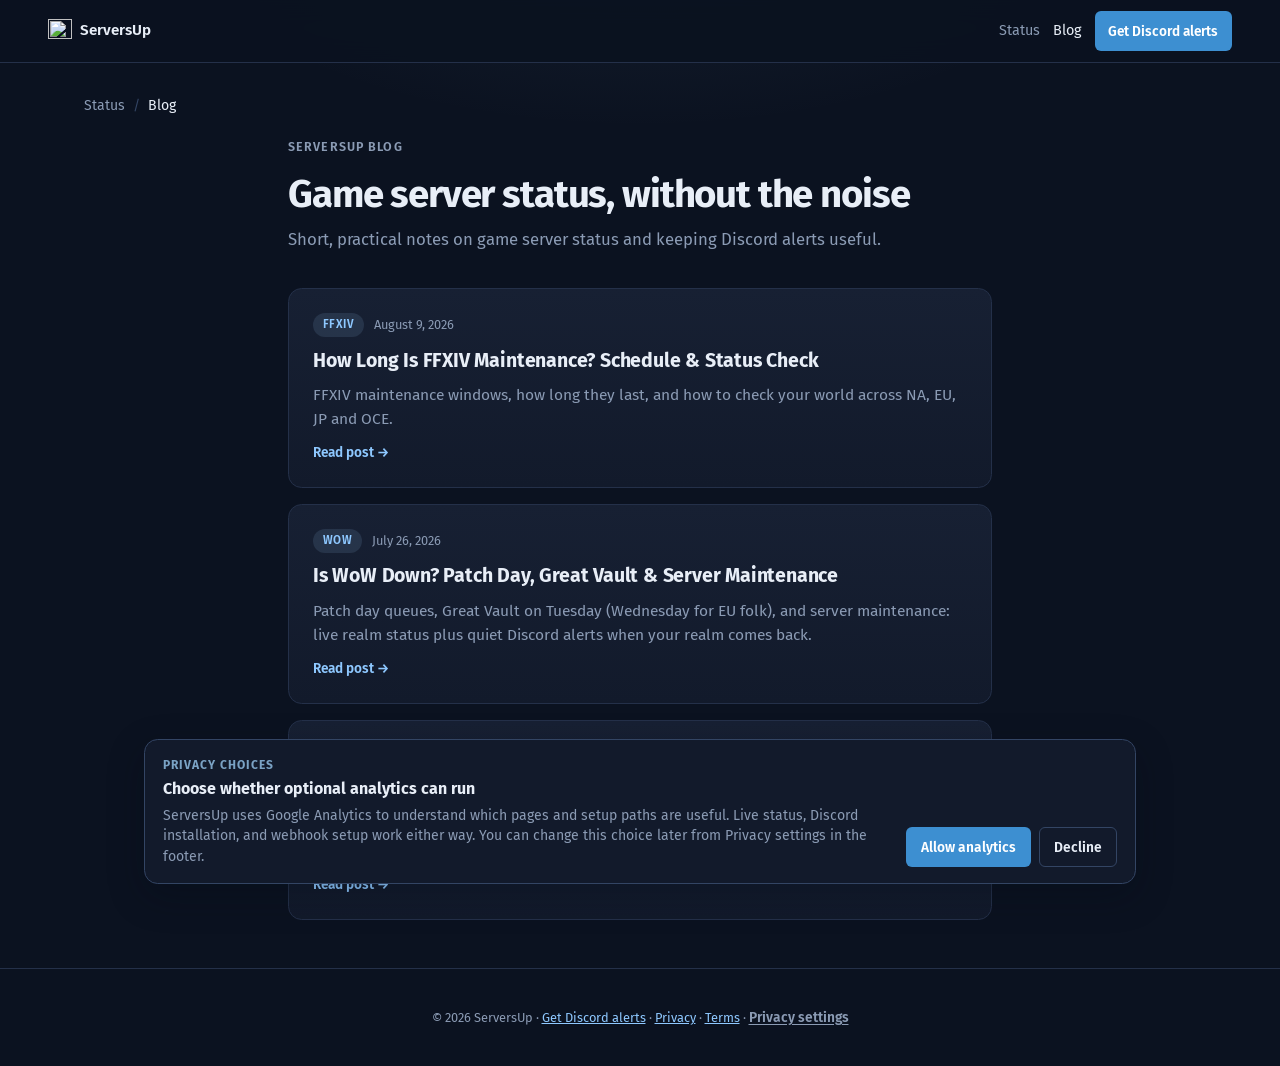
==== commit ef95edfc: "feat: add analytics consent controls" ====
--- a/blog/index.html
+++ b/blog/index.html
@@ -3,13 +3,6 @@
   <head>
     <meta charset="utf-8" />
     <meta name="viewport" content="width=device-width, initial-scale=1" />
-    <script async src="https://www.googletagmanager.com/gtag/js?id=G-ZQGB78C9LT"></script>
-    <script>
-      window.dataLayer = window.dataLayer || [];
-      function gtag(){dataLayer.push(arguments);}
-      gtag("js", new Date());
-      gtag("config", "G-ZQGB78C9LT");
-    </script>
     <script src="/analytics.js"></script>
     <meta
       name="description"
--- a/styles.css
+++ b/styles.css
@@ -217,6 +217,7 @@
   align-items: center;
   justify-content: center;
   padding: 0.55rem 1.1rem;
+  min-height: 40px;
   border: none;
   border-radius: 6px;
   background: var(--discord);
@@ -237,6 +238,7 @@
 
 .btn-discord--sm {
   padding: 0.4rem 0.8rem;
+  min-height: auto;
   font-size: 0.85rem;
 }
 
@@ -245,6 +247,7 @@
   align-items: center;
   justify-content: center;
   padding: 0.55rem 1.1rem;
+  min-height: 40px;
   border: none;
   border-radius: 6px;
   background: var(--cta);
@@ -259,6 +262,36 @@
 }
 
 .btn-cta:hover {
+  background: var(--cta-hover);
+  color: #fff;
+  text-decoration: none;
+}
+
+.btn-cta--sm {
+  padding: 0.4rem 0.85rem;
+  font-size: 0.85rem;
+}
+
+.btn-webhook {
+  display: inline-flex;
+  align-items: center;
+  justify-content: center;
+  padding: 0.55rem 1.1rem;
+  min-height: 40px;
+  border: none;
+  border-radius: 6px;
+  background: var(--cta);
+  color: #fff;
+  font-family: var(--font-sans);
+  font-size: 0.9rem;
+  font-weight: 600;
+  text-decoration: none;
+  cursor: pointer;
+  white-space: nowrap;
+  transition: background var(--ease);
+}
+
+.btn-webhook:hover {
   background: var(--cta-hover);
   color: #fff;
   text-decoration: none;
@@ -933,6 +966,50 @@
   margin: 0.35rem 0;
 }
 
+.doc .install-steps {
+  list-style: none;
+  counter-reset: install-steps;
+  margin: 0 0 1.25rem;
+  padding: 0;
+  display: grid;
+  gap: 0.7rem;
+}
+
+.doc .install-steps li {
+  counter-increment: install-steps;
+  position: relative;
+  margin: 0;
+  padding: 0.55rem 0.85rem 0.55rem 2.9rem;
+  border: 1px solid var(--border);
+  border-radius: 8px;
+  background: var(--bg-elevated);
+  color: var(--text-reading);
+  line-height: 1.5;
+}
+
+.doc .install-steps li::before {
+  content: counter(install-steps);
+  position: absolute;
+  left: 0.85rem;
+  top: 0.62rem;
+  width: 1.45rem;
+  height: 1.45rem;
+  display: inline-flex;
+  align-items: center;
+  justify-content: center;
+  border-radius: 50%;
+  background: var(--accent-dim);
+  border: 1px solid var(--accent);
+  color: var(--link);
+  font-family: var(--font-mono);
+  font-size: 0.82rem;
+  font-weight: 600;
+}
+
+.doc .install-steps code {
+  color: var(--link);
+}
+
 /* -- Blog index -- */
 
 .eyebrow {
@@ -1315,6 +1392,14 @@
   font-size: 0.92rem;
   font-weight: 600;
   color: var(--text);
+}
+
+.hero-actions {
+  display: flex;
+  flex-wrap: wrap;
+  align-items: center;
+  gap: 0.75rem;
+  margin: 1rem 0 0;
 }
 
 .hero-games {
@@ -1741,8 +1826,465 @@
   align-self: center;
 }
 
+/* -- Webhook subscribe modal (install page) -- */
+
+.webhook-modal {
+  width: min(92vw, 34rem);
+  max-height: 88vh;
+  overflow-y: auto;
+  padding: 1.5rem 1.6rem 1.6rem;
+  border: 1px solid var(--border-strong);
+  border-radius: 0.75rem;
+  background: var(--bg-elevated);
+  color: var(--text);
+}
+
+.webhook-modal::backdrop {
+  background: rgba(5, 10, 20, 0.72);
+  backdrop-filter: blur(2px);
+}
+
+.webhook-modal__header {
+  display: flex;
+  align-items: flex-start;
+  justify-content: space-between;
+  gap: 1rem;
+  margin-bottom: 0.35rem;
+}
+
+.webhook-modal__header h2 {
+  margin: 0;
+  font-size: 1.35rem;
+}
+
+.webhook-modal__close {
+  flex: none;
+  width: 2rem;
+  height: 2rem;
+  display: inline-flex;
+  align-items: center;
+  justify-content: center;
+  padding: 0;
+  border: 1px solid var(--border-strong);
+  border-radius: 6px;
+  background: var(--bg);
+  color: var(--muted);
+  font-size: 1.1rem;
+  line-height: 1;
+  cursor: pointer;
+  transition: background var(--ease), color var(--ease), border-color var(--ease);
+}
+
+.webhook-modal__close:hover {
+  background: var(--bg-soft);
+  color: var(--text);
+  border-color: var(--accent);
+}
+
+.webhook-modal .muted {
+  margin-top: 0;
+  margin-bottom: 1.25rem;
+}
+
+.webhook-form {
+  display: grid;
+  gap: 1.1rem;
+}
+
+.webhook-form__field {
+  display: grid;
+  gap: 0.35rem;
+}
+
+.webhook-form__field legend {
+  padding: 0;
+}
+
+.webhook-form__label {
+  font-size: 0.9rem;
+  font-weight: 600;
+  color: var(--text);
+}
+
+.webhook-form__input {
+  width: 100%;
+  box-sizing: border-box;
+  padding: 0.55rem 0.7rem;
+  border: 1px solid var(--border-strong);
+  border-radius: 6px;
+  background: var(--bg);
+  color: var(--text);
+  font-family: var(--font-sans);
+  font-size: 0.92rem;
+}
+
+.webhook-form__input:focus-visible {
+  outline: 2px solid var(--accent);
+  outline-offset: 0;
+  border-color: var(--accent);
+}
+
+.webhook-form__honeypot {
+  position: absolute;
+  left: -9999px;
+  width: 1px;
+  height: 1px;
+  opacity: 0;
+  pointer-events: none;
+}
+
+.wh-game-tabs {
+  display: flex;
+  flex-wrap: wrap;
+  gap: 0.5rem;
+}
+
+.wh-game-tab {
+  display: inline-flex;
+  align-items: center;
+  justify-content: center;
+  padding: 0.55rem 0.9rem;
+  border: 1px solid var(--border-strong);
+  border-radius: 6px;
+  background: var(--bg);
+  cursor: pointer;
+  transition: background var(--ease), border-color var(--ease);
+}
+
+.wh-game-tab:hover {
+  border-color: var(--accent);
+}
+
+.wh-game-tab.is-active {
+  background: var(--accent-dim);
+  border-color: var(--accent);
+}
+
+.wh-game-tab__logo {
+  height: 24px;
+  width: auto;
+  max-width: 90px;
+  object-fit: contain;
+}
+
+.wh-game-tab__logo--wide {
+  max-width: 104px;
+}
+
+.wh-region-row {
+  display: flex;
+  flex-wrap: wrap;
+  gap: 0.4rem;
+}
+
+.wh-region-row .region-tab {
+  padding: 0.35rem 0.8rem;
+  border: 1px solid var(--border-strong);
+  border-radius: 999px;
+  background: var(--bg);
+  color: var(--muted);
+  font-family: var(--font-sans);
+  font-size: 0.85rem;
+  font-weight: 600;
+  cursor: pointer;
+  transition: background var(--ease), color var(--ease), border-color var(--ease);
+}
+
+.wh-region-row .region-tab:hover {
+  color: var(--text);
+  border-color: var(--accent);
+}
+
+.wh-region-row .region-tab.is-active {
+  background: var(--accent-dim);
+  border-color: var(--accent);
+  color: var(--text);
+}
+
+.wh-realm-count {
+  justify-self: start;
+  color: var(--muted);
+  font-family: var(--font-mono);
+  font-size: 0.8rem;
+}
+
+.wh-server-list {
+  list-style: none;
+  margin: 0;
+  padding: 0;
+  max-height: 260px;
+  overflow-y: auto;
+  border: 1px solid var(--border);
+  border-radius: 6px;
+  background: var(--bg);
+}
+
+.wh-server-list__empty {
+  padding: 0.7rem 0.85rem;
+  color: var(--muted);
+  font-size: 0.88rem;
+}
+
+.wh-server-item {
+  display: flex;
+  align-items: center;
+  gap: 0.5rem;
+  width: 100%;
+  padding: 0.5rem 0.85rem;
+  border: none;
+  background: transparent;
+  color: var(--text);
+  font-family: var(--font-sans);
+  font-size: 0.88rem;
+  text-align: left;
+  cursor: pointer;
+}
+
+.wh-server-item + .wh-server-item {
+  border-top: 1px solid var(--border);
+}
+
+.wh-server-item:hover {
+  background: var(--bg-soft);
+}
+
+.wh-server-item.is-selected {
+  background: var(--accent-dim);
+  box-shadow: inset 3px 0 0 var(--accent);
+}
+
+.wh-server-item code {
+  font-family: var(--font-mono);
+  font-size: 0.82rem;
+}
+
+.wh-selection {
+  margin: 0;
+  color: var(--muted);
+  font-size: 0.88rem;
+}
+
+.help-pop {
+  justify-self: start;
+  padding: 0;
+  border: none;
+  background: none;
+  color: var(--link);
+  font-family: var(--font-sans);
+  font-size: 0.82rem;
+  cursor: pointer;
+  text-decoration: underline;
+  text-underline-offset: 2px;
+}
+
+.help-pop:hover {
+  color: var(--link-hover);
+}
+
+.help-pop__body {
+  margin: 0;
+  padding: 0.7rem 0.85rem;
+  border: 1px solid var(--border);
+  border-left: 3px solid var(--accent);
+  border-radius: 6px;
+  background: var(--bg-soft);
+  color: var(--text-reading);
+  font-size: 0.88rem;
+  line-height: 1.5;
+}
+
+.help-pop__body .help-pop__lead {
+  margin: 0 0 0.4rem;
+  font-weight: 600;
+  color: var(--text);
+}
+
+.help-pop__body ul {
+  margin: 0;
+  padding-left: 1.15rem;
+  color: var(--text-reading);
+}
+
+.help-pop__body li {
+  margin: 0.25rem 0;
+}
+
+.help-pop__body .help-pop__note {
+  margin: 0.5rem 0 0;
+  color: var(--muted);
+  font-size: 0.82rem;
+}
+
+.webhook-form__status {
+  margin: 0;
+  padding: 0.7rem 0.85rem;
+  border-radius: 6px;
+  font-size: 0.9rem;
+  line-height: 1.45;
+}
+
+.webhook-form__status.is-error {
+  background: var(--down-dim);
+  color: var(--down);
+  border: 1px solid var(--down);
+}
+
+.webhook-form__status.is-success {
+  background: var(--up-dim);
+  color: var(--up);
+  border: 1px solid var(--up);
+}
+
+.webhook-form__status:empty {
+  display: none;
+}
+
+.webhook-form [data-webhook-submit]:disabled {
+  opacity: 0.6;
+  cursor: not-allowed;
+}
+
 @media (prefers-reduced-motion: reduce) {
   html {
     scroll-behavior: auto;
   }
 }
+
+/* -- Analytics consent -- */
+
+.consent-banner {
+  position: fixed;
+  z-index: 1000;
+  right: 1rem;
+  bottom: 1rem;
+  left: 1rem;
+  display: flex;
+  align-items: flex-end;
+  gap: 1rem 1.5rem;
+  width: min(100%, 62rem);
+  margin-inline: auto;
+  padding: 1rem 1.15rem;
+  border: 1px solid var(--border-strong);
+  border-radius: 0.85rem;
+  background: var(--bg-elevated);
+  box-shadow: 0 0.75rem 2.25rem rgba(5, 10, 20, 0.28);
+}
+
+.consent-banner[hidden] {
+  display: none;
+}
+
+.consent-banner__content {
+  min-width: 0;
+  flex: 1 1 34rem;
+}
+
+.consent-banner__eyebrow {
+  margin: 0 0 0.25rem;
+  color: var(--accent);
+  font-size: 0.75rem;
+  font-weight: 700;
+  letter-spacing: 0.08em;
+  text-transform: uppercase;
+}
+
+.consent-banner h2 {
+  margin: 0;
+  font-size: 1rem;
+  line-height: 1.3;
+}
+
+.consent-banner__content > p:not(.consent-banner__eyebrow):not(.consent-banner__status) {
+  margin: 0.4rem 0 0;
+  color: var(--muted);
+  font-size: 0.88rem;
+  line-height: 1.45;
+}
+
+.consent-banner__status {
+  margin: 0.45rem 0 0;
+  color: var(--text);
+  font-size: 0.82rem;
+  font-weight: 600;
+}
+
+.consent-banner__actions {
+  display: flex;
+  flex: 0 0 auto;
+  flex-wrap: wrap;
+  justify-content: flex-end;
+  gap: 0.55rem;
+}
+
+.consent-banner__button,
+.consent-settings {
+  min-height: 40px;
+  border-radius: 6px;
+  font-family: var(--font-sans);
+  font-size: 0.86rem;
+  font-weight: 600;
+  cursor: pointer;
+}
+
+.consent-banner__button {
+  padding: 0.55rem 0.85rem;
+  border: 1px solid transparent;
+}
+
+.consent-banner__button--accept {
+  background: var(--cta);
+  color: #fff;
+}
+
+.consent-banner__button--accept:hover {
+  background: var(--cta-hover);
+}
+
+.consent-banner__button--decline {
+  border-color: var(--border-strong);
+  background: transparent;
+  color: var(--text);
+}
+
+.consent-banner__button--decline:hover {
+  border-color: var(--accent);
+  background: var(--bg-soft);
+}
+
+.consent-settings {
+  padding: 0;
+  border: 0;
+  background: transparent;
+  color: var(--muted);
+  text-decoration: underline;
+  text-underline-offset: 2px;
+}
+
+.consent-settings:hover {
+  color: var(--link-hover);
+}
+
+.consent-banner__button:focus-visible,
+.consent-settings:focus-visible {
+  outline: 3px solid var(--accent);
+  outline-offset: 3px;
+}
+
+@media (max-width: 640px) {
+  .consent-banner {
+    right: 0.75rem;
+    bottom: 0.75rem;
+    left: 0.75rem;
+    display: block;
+    padding: 0.95rem;
+  }
+
+  .consent-banner__actions {
+    justify-content: flex-start;
+    margin-top: 0.85rem;
+  }
+
+  .consent-banner__button {
+    flex: 1 1 9rem;
+  }
+}
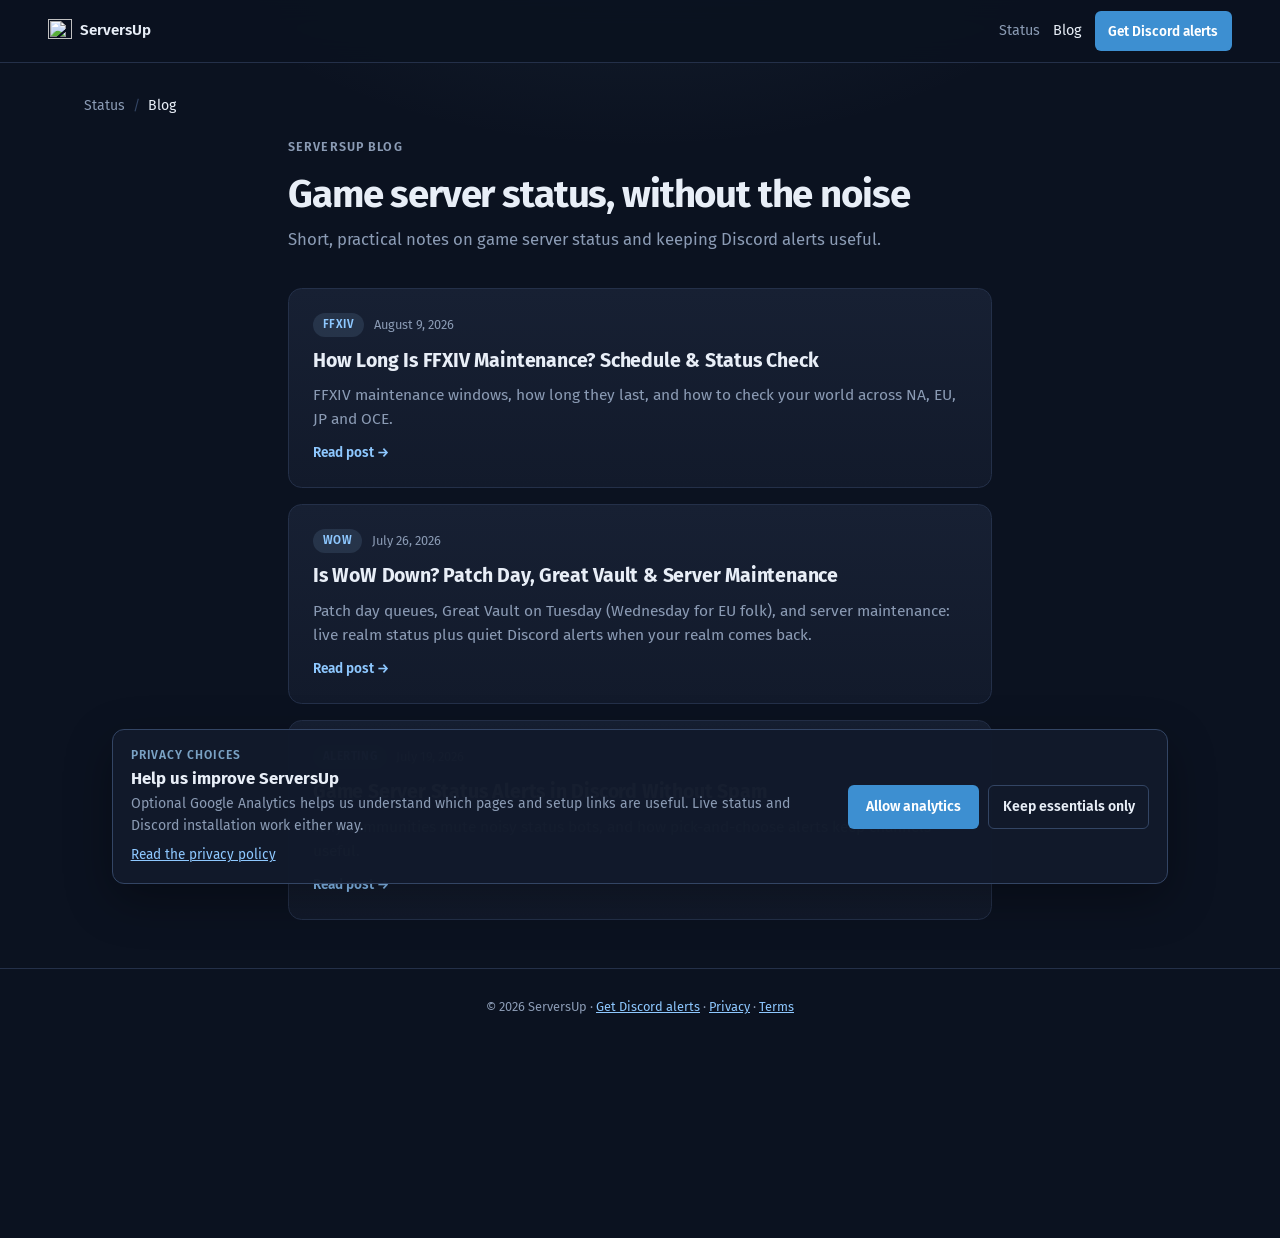
==== commit 7e9bb6b7: "feat: switch canonical host to serversup.app Canonicals, schema, OG tags, sitemap, robots and the st" ====
--- a/blog/index.html
+++ b/blog/index.html
@@ -8,7 +8,7 @@
       name="description"
       content="ServersUp blog: game server status tips, Discord alert hygiene, and notes for gaming communities."
     />
-    <link rel="canonical" href="https://serversup.armasn.dev/blog/" />
+    <link rel="canonical" href="https://serversup.app/blog/" />
     <title>Game Server Status Blog | ServersUp</title>
     <meta property="og:type" content="website" />
     <meta property="og:title" content="Game Server Status Blog | ServersUp" />
@@ -16,15 +16,15 @@
       property="og:description"
       content="ServersUp blog: game server status tips, Discord alert hygiene, and notes for gaming communities."
     />
-    <meta property="og:url" content="https://serversup.armasn.dev/blog/" />
-    <meta property="og:image" content="https://serversup.armasn.dev/assets/serversup-logo.png" />
+    <meta property="og:url" content="https://serversup.app/blog/" />
+    <meta property="og:image" content="https://serversup.app/assets/serversup-logo.png" />
     <meta name="twitter:card" content="summary" />
     <meta name="twitter:title" content="Game Server Status Blog | ServersUp" />
     <meta
       name="twitter:description"
       content="ServersUp blog: game server status tips, Discord alert hygiene, and notes for gaming communities."
     />
-    <meta name="twitter:image" content="https://serversup.armasn.dev/assets/serversup-logo.png" />
+    <meta name="twitter:image" content="https://serversup.app/assets/serversup-logo.png" />
     <link rel="icon" href="/assets/serversup-logo.png" type="image/png" />
     <link rel="stylesheet" href="/styles.css" />
     <script type="application/ld+json">
@@ -33,12 +33,12 @@
       "@graph": [
         {
           "@type": "Organization",
-          "@id": "https://serversup.armasn.dev/#organization",
+          "@id": "https://serversup.app/#organization",
           "name": "ServersUp",
-          "url": "https://serversup.armasn.dev/",
+          "url": "https://serversup.app/",
           "logo": {
             "@type": "ImageObject",
-            "url": "https://serversup.armasn.dev/assets/serversup-logo.png"
+            "url": "https://serversup.app/assets/serversup-logo.png"
           },
           "sameAs": [
             "https://github.com/ServersUp",
@@ -49,33 +49,33 @@
         {
           "@type": "Blog",
           "name": "ServersUp Blog",
-          "url": "https://serversup.armasn.dev/blog/",
+          "url": "https://serversup.app/blog/",
           "description": "Short notes on game server status and Discord alerts that stay useful.",
-          "publisher": { "@id": "https://serversup.armasn.dev/#organization" },
+          "publisher": { "@id": "https://serversup.app/#organization" },
           "blogPost": [
             {
               "@type": "BlogPosting",
               "headline": "How Long Is FFXIV Maintenance? Schedule & Status Check",
-              "url": "https://serversup.armasn.dev/blog/ffxiv-maintenance/",
+              "url": "https://serversup.app/blog/ffxiv-maintenance/",
               "datePublished": "2026-08-09",
-              "image": "https://serversup.armasn.dev/assets/serversup-logo.png",
-              "author": { "@id": "https://serversup.armasn.dev/#organization" }
+              "image": "https://serversup.app/assets/serversup-logo.png",
+              "author": { "@id": "https://serversup.app/#organization" }
             },
             {
               "@type": "BlogPosting",
               "headline": "Is WoW Down? Patch Day, Great Vault & Server Maintenance",
-              "url": "https://serversup.armasn.dev/blog/is-wow-down/",
+              "url": "https://serversup.app/blog/is-wow-down/",
               "datePublished": "2026-07-26",
-              "image": "https://serversup.armasn.dev/assets/serversup-logo.png",
-              "author": { "@id": "https://serversup.armasn.dev/#organization" }
+              "image": "https://serversup.app/assets/serversup-logo.png",
+              "author": { "@id": "https://serversup.app/#organization" }
             },
             {
               "@type": "BlogPosting",
               "headline": "Game Server Status Alerts in Discord Without Spam",
-              "url": "https://serversup.armasn.dev/blog/game-server-status-alerts-discord-without-spam/",
+              "url": "https://serversup.app/blog/game-server-status-alerts-discord-without-spam/",
               "datePublished": "2026-07-19",
-              "image": "https://serversup.armasn.dev/assets/discord-alert-example.png",
-              "author": { "@id": "https://serversup.armasn.dev/#organization" }
+              "image": "https://serversup.app/assets/discord-alert-example.png",
+              "author": { "@id": "https://serversup.app/#organization" }
             }
           ]
         },
@@ -86,13 +86,13 @@
               "@type": "ListItem",
               "position": 1,
               "name": "Status",
-              "item": "https://serversup.armasn.dev/"
+              "item": "https://serversup.app/"
             },
             {
               "@type": "ListItem",
               "position": 2,
               "name": "Blog",
-              "item": "https://serversup.armasn.dev/blog/"
+              "item": "https://serversup.app/blog/"
             }
           ]
         }
--- a/styles.css
+++ b/styles.css
@@ -139,6 +139,120 @@
   color: var(--text);
 }
 
+/* -- Privacy choices -- */
+
+body.consent-banner-visible {
+  padding-bottom: 12rem;
+}
+
+.analytics-consent {
+  position: fixed;
+  right: 1rem;
+  bottom: 1rem;
+  left: 1rem;
+  z-index: 40;
+  display: flex;
+  align-items: center;
+  justify-content: space-between;
+  gap: 1.5rem;
+  max-width: 66rem;
+  margin-inline: auto;
+  padding: 1rem 1.1rem;
+  border: 1px solid var(--border-strong);
+  border-radius: 0.75rem;
+  background: rgba(18, 26, 43, 0.98);
+  box-shadow: 0 1rem 3rem rgba(0, 0, 0, 0.32);
+}
+
+.analytics-consent[hidden],
+.analytics-consent__settings[hidden] {
+  display: none;
+}
+
+.analytics-consent__copy {
+  min-width: 0;
+}
+
+.analytics-consent__eyebrow {
+  margin: 0 0 0.2rem;
+  color: var(--accent);
+  font-size: 0.75rem;
+  font-weight: 600;
+  letter-spacing: 0.08em;
+  text-transform: uppercase;
+}
+
+.analytics-consent h2 {
+  margin: 0 0 0.25rem;
+  color: var(--text);
+  font-size: 1.05rem;
+  line-height: 1.25;
+}
+
+.analytics-consent__copy p:not(.analytics-consent__eyebrow) {
+  max-width: 52rem;
+  margin: 0 0 0.35rem;
+  color: var(--muted);
+  font-size: 0.88rem;
+}
+
+.analytics-consent__copy a {
+  font-size: 0.85rem;
+}
+
+.analytics-consent__actions {
+  display: flex;
+  flex: 0 0 auto;
+  flex-wrap: wrap;
+  align-items: center;
+  justify-content: flex-end;
+  gap: 0.6rem;
+}
+
+.analytics-consent .analytics-consent__accept,
+.analytics-consent__reject,
+.analytics-consent__settings {
+  min-height: 44px;
+  font-family: var(--font-sans);
+  font-size: 0.88rem;
+  font-weight: 600;
+  cursor: pointer;
+}
+
+.analytics-consent__accept {
+  padding-inline: 1rem;
+}
+
+.analytics-consent__reject,
+.analytics-consent__settings {
+  padding: 0.55rem 0.85rem;
+  border: 1px solid var(--border-strong);
+  border-radius: 6px;
+  background: transparent;
+  color: var(--text);
+}
+
+.analytics-consent__reject:hover,
+.analytics-consent__settings:hover {
+  border-color: var(--link);
+  background: var(--accent-dim);
+}
+
+.analytics-consent__reject:focus-visible,
+.analytics-consent__accept:focus-visible,
+.analytics-consent__settings:focus-visible {
+  outline: 3px solid var(--link);
+  outline-offset: 2px;
+}
+
+.analytics-consent__settings {
+  position: fixed;
+  right: 1rem;
+  bottom: 1rem;
+  z-index: 39;
+  box-shadow: 0 0.5rem 1.5rem rgba(0, 0, 0, 0.25);
+}
+
 /* -- Header -- */
 
 .site-header {
@@ -1346,6 +1460,27 @@
 }
 
 @media (max-width: 559px) {
+  body.consent-banner-visible {
+    padding-bottom: 18rem;
+  }
+
+  .analytics-consent {
+    align-items: stretch;
+    flex-direction: column;
+    gap: 0.85rem;
+    padding: 0.9rem;
+  }
+
+  .analytics-consent__actions {
+    align-items: stretch;
+    flex-direction: column;
+  }
+
+  .analytics-consent__accept,
+  .analytics-consent__reject {
+    width: 100%;
+  }
+
   .article-cta {
     flex-direction: column;
     align-items: stretch;
@@ -1725,6 +1860,97 @@
   margin-top: 2.5rem;
   padding-top: 1.5rem;
   border-top: 1px solid var(--border);
+}
+
+.feedback-form {
+  display: grid;
+  gap: 1rem;
+  max-width: 36rem;
+}
+
+.feedback-form__field {
+  display: grid;
+  gap: 0.35rem;
+}
+
+.feedback-form__label {
+  font-size: 0.9rem;
+  font-weight: 600;
+  color: var(--text);
+}
+
+.feedback-form__textarea {
+  width: 100%;
+  box-sizing: border-box;
+  min-height: 8rem;
+  padding: 0.55rem 0.7rem;
+  border: 1px solid var(--border-strong);
+  border-radius: 6px;
+  background: var(--bg);
+  color: var(--text);
+  font-family: var(--font-sans);
+  font-size: 0.92rem;
+  line-height: 1.5;
+  resize: vertical;
+}
+
+.feedback-form__textarea:focus-visible {
+  outline: 2px solid var(--accent);
+  outline-offset: 0;
+  border-color: var(--accent);
+}
+
+.feedback-form__input {
+  width: 100%;
+  box-sizing: border-box;
+  padding: 0.55rem 0.7rem;
+  border: 1px solid var(--border-strong);
+  border-radius: 6px;
+  background: var(--bg);
+  color: var(--text);
+  font-family: var(--font-sans);
+  font-size: 0.92rem;
+}
+
+.feedback-form__input:focus-visible {
+  outline: 2px solid var(--accent);
+  outline-offset: 0;
+  border-color: var(--accent);
+}
+
+.feedback-form__help {
+  margin: 0;
+  font-size: 0.82rem;
+  color: var(--muted);
+}
+
+.feedback-form__status {
+  margin: 0;
+  padding: 0.7rem 0.85rem;
+  border-radius: 6px;
+  font-size: 0.9rem;
+  line-height: 1.45;
+}
+
+.feedback-form__status.is-error {
+  background: var(--down-dim);
+  color: var(--down);
+  border: 1px solid var(--down);
+}
+
+.feedback-form__status.is-success {
+  background: var(--up-dim);
+  color: var(--up);
+  border: 1px solid var(--up);
+}
+
+.feedback-form__status:empty {
+  display: none;
+}
+
+.feedback-form [data-feedback-submit]:disabled {
+  opacity: 0.6;
+  cursor: not-allowed;
 }
 
 .feedback + .support {
@@ -2149,142 +2375,3 @@
     scroll-behavior: auto;
   }
 }
-
-/* -- Analytics consent -- */
-
-.consent-banner {
-  position: fixed;
-  z-index: 1000;
-  right: 1rem;
-  bottom: 1rem;
-  left: 1rem;
-  display: flex;
-  align-items: flex-end;
-  gap: 1rem 1.5rem;
-  width: min(100%, 62rem);
-  margin-inline: auto;
-  padding: 1rem 1.15rem;
-  border: 1px solid var(--border-strong);
-  border-radius: 0.85rem;
-  background: var(--bg-elevated);
-  box-shadow: 0 0.75rem 2.25rem rgba(5, 10, 20, 0.28);
-}
-
-.consent-banner[hidden] {
-  display: none;
-}
-
-.consent-banner__content {
-  min-width: 0;
-  flex: 1 1 34rem;
-}
-
-.consent-banner__eyebrow {
-  margin: 0 0 0.25rem;
-  color: var(--accent);
-  font-size: 0.75rem;
-  font-weight: 700;
-  letter-spacing: 0.08em;
-  text-transform: uppercase;
-}
-
-.consent-banner h2 {
-  margin: 0;
-  font-size: 1rem;
-  line-height: 1.3;
-}
-
-.consent-banner__content > p:not(.consent-banner__eyebrow):not(.consent-banner__status) {
-  margin: 0.4rem 0 0;
-  color: var(--muted);
-  font-size: 0.88rem;
-  line-height: 1.45;
-}
-
-.consent-banner__status {
-  margin: 0.45rem 0 0;
-  color: var(--text);
-  font-size: 0.82rem;
-  font-weight: 600;
-}
-
-.consent-banner__actions {
-  display: flex;
-  flex: 0 0 auto;
-  flex-wrap: wrap;
-  justify-content: flex-end;
-  gap: 0.55rem;
-}
-
-.consent-banner__button,
-.consent-settings {
-  min-height: 40px;
-  border-radius: 6px;
-  font-family: var(--font-sans);
-  font-size: 0.86rem;
-  font-weight: 600;
-  cursor: pointer;
-}
-
-.consent-banner__button {
-  padding: 0.55rem 0.85rem;
-  border: 1px solid transparent;
-}
-
-.consent-banner__button--accept {
-  background: var(--cta);
-  color: #fff;
-}
-
-.consent-banner__button--accept:hover {
-  background: var(--cta-hover);
-}
-
-.consent-banner__button--decline {
-  border-color: var(--border-strong);
-  background: transparent;
-  color: var(--text);
-}
-
-.consent-banner__button--decline:hover {
-  border-color: var(--accent);
-  background: var(--bg-soft);
-}
-
-.consent-settings {
-  padding: 0;
-  border: 0;
-  background: transparent;
-  color: var(--muted);
-  text-decoration: underline;
-  text-underline-offset: 2px;
-}
-
-.consent-settings:hover {
-  color: var(--link-hover);
-}
-
-.consent-banner__button:focus-visible,
-.consent-settings:focus-visible {
-  outline: 3px solid var(--accent);
-  outline-offset: 3px;
-}
-
-@media (max-width: 640px) {
-  .consent-banner {
-    right: 0.75rem;
-    bottom: 0.75rem;
-    left: 0.75rem;
-    display: block;
-    padding: 0.95rem;
-  }
-
-  .consent-banner__actions {
-    justify-content: flex-start;
-    margin-top: 0.85rem;
-  }
-
-  .consent-banner__button {
-    flex: 1 1 9rem;
-  }
-}
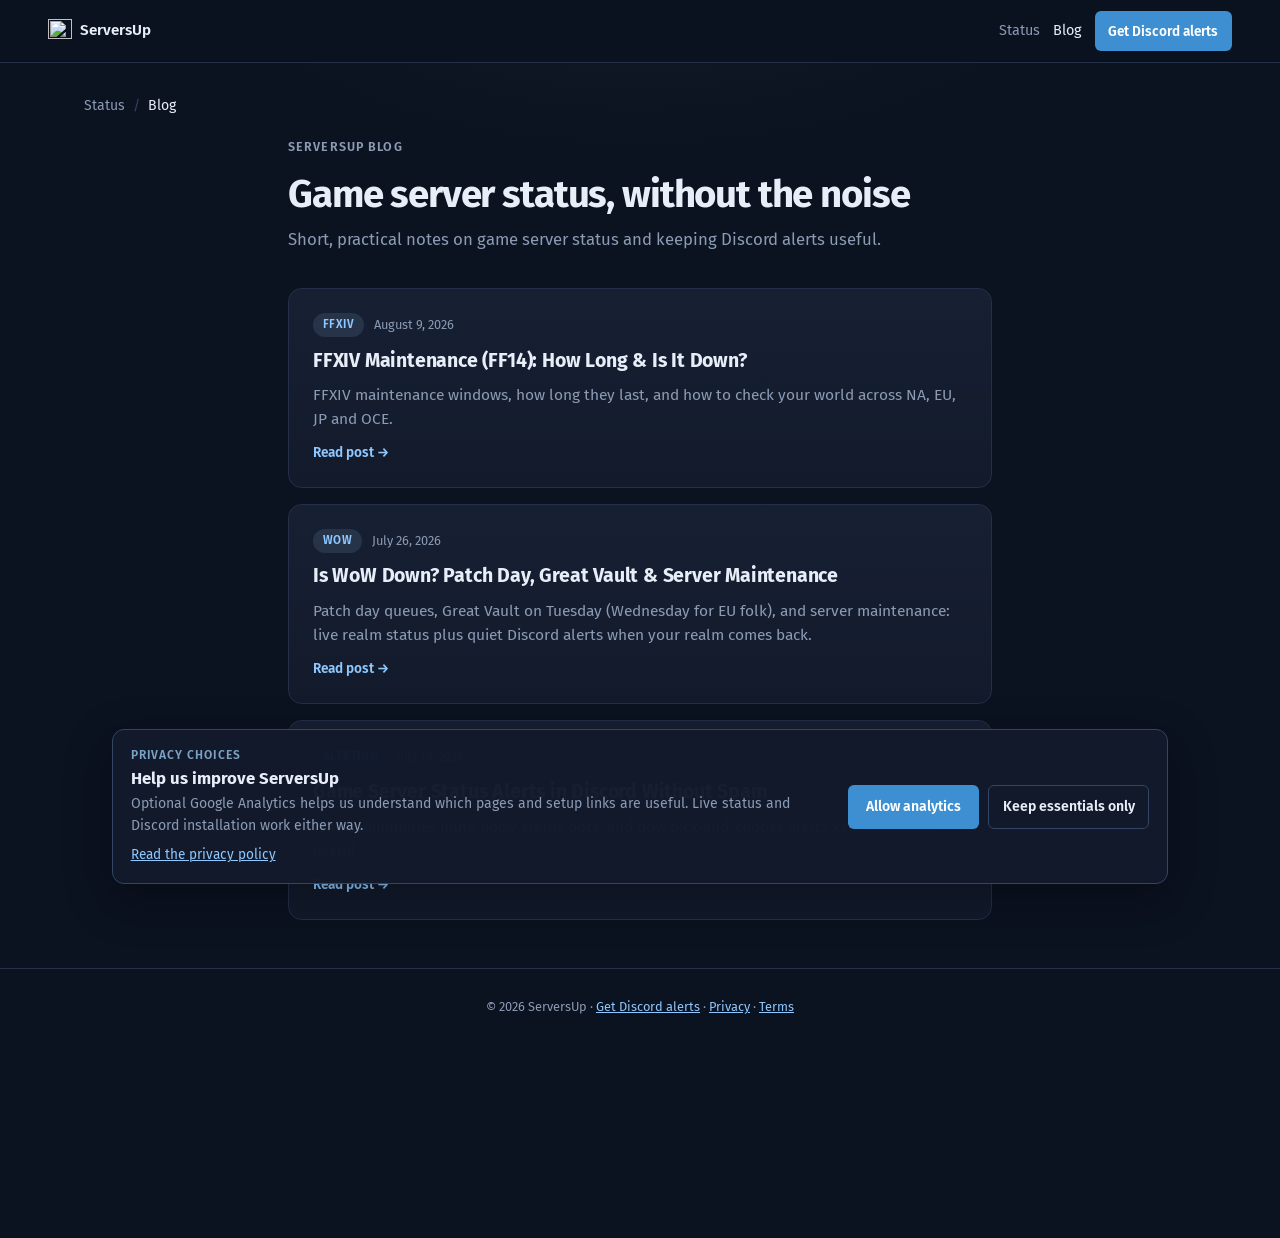
==== commit a690ca71: "feat(blog): retitle FFXIV maintenance post for ffxiv/ff14 queries and add long-tail answer sections" ====
--- a/blog/index.html
+++ b/blog/index.html
@@ -55,7 +55,7 @@
           "blogPost": [
             {
               "@type": "BlogPosting",
-              "headline": "How Long Is FFXIV Maintenance? Schedule & Status Check",
+              "headline": "FFXIV Maintenance (FF14): How Long & Is It Down?",
               "url": "https://serversup.app/blog/ffxiv-maintenance/",
               "datePublished": "2026-08-09",
               "image": "https://serversup.app/assets/serversup-logo.png",
@@ -147,7 +147,7 @@
               <time datetime="2026-08-09">August 9, 2026</time>
             </span>
             <span class="blog-list__title"
-              >How Long Is FFXIV Maintenance? Schedule &amp; Status Check</span
+              >FFXIV Maintenance (FF14): How Long &amp; Is It Down?</span
             >
             <span class="blog-list__excerpt">
               FFXIV maintenance windows, how long they last, and how to check your world across NA, EU,
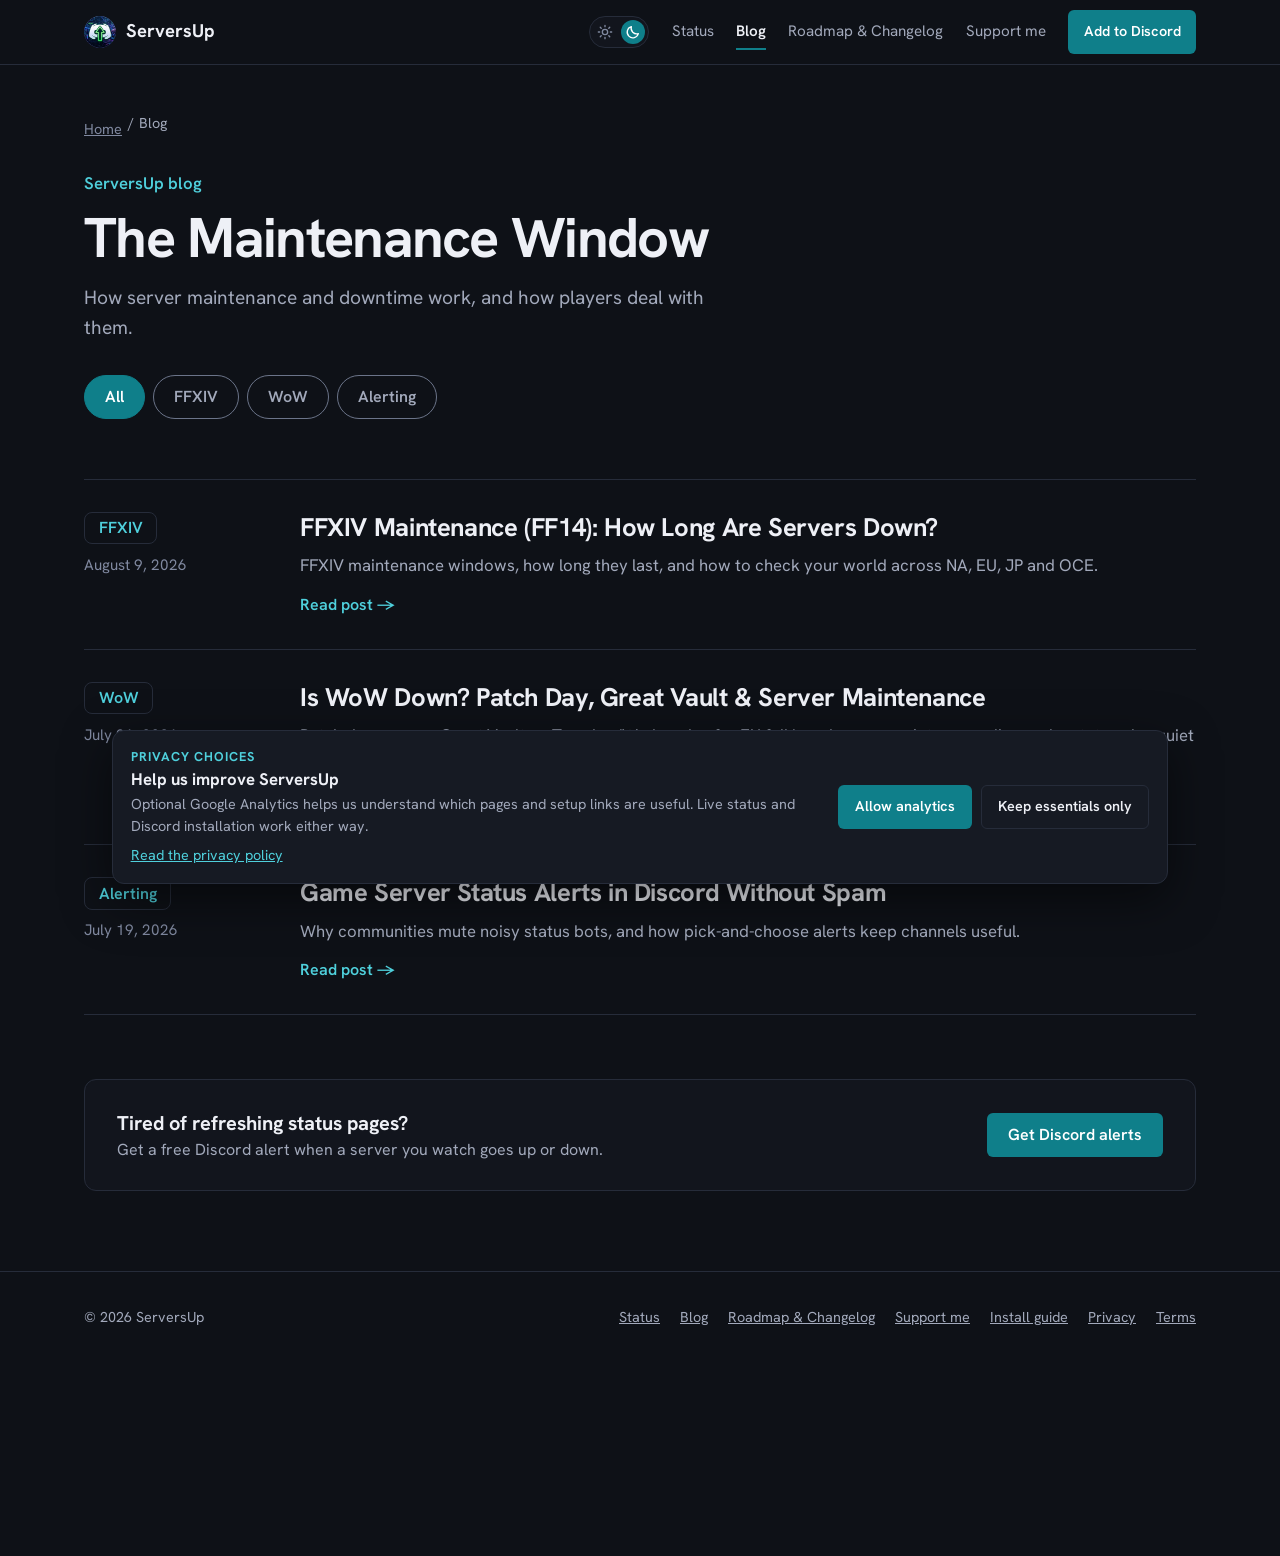
==== commit 016b07e6: "feat: redesign blog index and posts New index titled The Maintenance Window with a topic filter, and" ====
--- a/blog/index.html
+++ b/blog/index.html
@@ -1,32 +1,55 @@
 <!doctype html>
-<html lang="en" class="page-blog">
+<html lang="en" data-theme="dark">
   <head>
     <meta charset="utf-8" />
     <meta name="viewport" content="width=device-width, initial-scale=1" />
+    <script>
+      (function () {
+        var t = "dark";
+        try {
+          t = localStorage.getItem("serversup-theme") || t;
+        } catch (e) {}
+        var d = document.documentElement;
+        d.setAttribute("data-theme", t === "light" ? "light" : "dark");
+        d.classList.add("js");
+      })();
+    </script>
     <script src="/analytics.js"></script>
+    <title>Game Server Maintenance &amp; Downtime Blog | ServersUp</title>
     <meta
       name="description"
-      content="ServersUp blog: game server status tips, Discord alert hygiene, and notes for gaming communities."
+      content="The Maintenance Window: how game server maintenance and downtime work, how long they last, and how players deal with them. WoW, FFXIV and more."
     />
     <link rel="canonical" href="https://serversup.app/blog/" />
-    <title>Game Server Status Blog | ServersUp</title>
     <meta property="og:type" content="website" />
-    <meta property="og:title" content="Game Server Status Blog | ServersUp" />
+    <meta property="og:site_name" content="ServersUp" />
+    <meta property="og:title" content="Game Server Maintenance &amp; Downtime Blog | ServersUp" />
     <meta
       property="og:description"
-      content="ServersUp blog: game server status tips, Discord alert hygiene, and notes for gaming communities."
+      content="The Maintenance Window: how game server maintenance and downtime work, how long they last, and how players deal with them."
     />
     <meta property="og:url" content="https://serversup.app/blog/" />
     <meta property="og:image" content="https://serversup.app/assets/serversup-logo.png" />
+    <meta property="og:image:width" content="1024" />
+    <meta property="og:image:height" content="1024" />
+    <meta property="og:image:alt" content="ServersUp logo" />
     <meta name="twitter:card" content="summary" />
-    <meta name="twitter:title" content="Game Server Status Blog | ServersUp" />
+    <meta name="twitter:title" content="Game Server Maintenance &amp; Downtime Blog | ServersUp" />
     <meta
       name="twitter:description"
-      content="ServersUp blog: game server status tips, Discord alert hygiene, and notes for gaming communities."
+      content="The Maintenance Window: how game server maintenance and downtime work, how long they last, and how players deal with them."
     />
     <meta name="twitter:image" content="https://serversup.app/assets/serversup-logo.png" />
-    <link rel="icon" href="/assets/serversup-logo.png" type="image/png" />
-    <link rel="stylesheet" href="/styles.css" />
+    <meta name="theme-color" content="#0e1117" />
+    <link rel="icon" href="/assets/favicon-32.png" type="image/png" sizes="32x32" />
+    <link rel="apple-touch-icon" href="/assets/apple-touch-icon.png" />
+    <link rel="preconnect" href="https://fonts.googleapis.com" />
+    <link rel="preconnect" href="https://fonts.gstatic.com" crossorigin />
+    <link
+      href="https://fonts.googleapis.com/css2?family=Hanken+Grotesk:wght@400;500;600;700&display=swap"
+      rel="stylesheet"
+    />
+    <link rel="stylesheet" href="/css/site.css" />
     <script type="application/ld+json">
     {
       "@context": "https://schema.org",
@@ -48,9 +71,9 @@
         },
         {
           "@type": "Blog",
-          "name": "ServersUp Blog",
+          "name": "The Maintenance Window",
           "url": "https://serversup.app/blog/",
-          "description": "Short notes on game server status and Discord alerts that stay useful.",
+          "description": "How server maintenance and downtime work, and how players deal with them.",
           "publisher": { "@id": "https://serversup.app/#organization" },
           "blogPost": [
             {
@@ -85,7 +108,7 @@
             {
               "@type": "ListItem",
               "position": 1,
-              "name": "Status",
+              "name": "Home",
               "item": "https://serversup.app/"
             },
             {
@@ -99,98 +122,131 @@
       ]
     }
     </script>
+    <script src="/js/site.js" defer></script>
   </head>
   <body>
     <a class="skip-link" href="#blog">Skip to posts</a>
 
     <header class="site-header">
-      <nav class="nav" aria-label="Primary">
-        <a class="brand" href="/">
-          <img src="/assets/serversup-logo.png" alt="" width="24" height="24" decoding="async" />
-          <span>ServersUp</span>
-        </a>
-        <div class="nav-links">
-          <a class="nav-link" href="/">Status</a>
-          <a class="nav-link is-current" href="/blog/" aria-current="page">Blog</a>
-          <a class="btn-cta btn-cta--sm" href="/install/">Get Discord alerts</a>
+      <div class="wrap">
+        <nav class="nav" aria-label="Primary">
+          <a class="brand" href="/">
+            <span class="brand__mark"><img src="/assets/serversup-logo-128.png" alt="" width="32" height="32" decoding="async" /></span>
+            <span>ServersUp</span>
+          </a>
+          <button class="nav-toggle" type="button" aria-expanded="false" aria-controls="nav-links" aria-label="Menu">
+            <svg width="20" height="20" viewBox="0 0 24 24" fill="none" stroke="currentColor" stroke-width="2" stroke-linecap="round" aria-hidden="true"><path d="M4 7h16M4 12h16M4 17h16" /></svg>
+          </button>
+          <div class="nav-links" id="nav-links">
+            <button class="theme-toggle" id="theme-toggle" type="button" aria-label="Dark mode" aria-pressed="true">
+              <span class="theme-toggle__track">
+                <span class="theme-toggle__knob"></span>
+                <svg class="icon-sun" viewBox="0 0 24 24" aria-hidden="true"><circle cx="12" cy="12" r="4" /><path d="M12 2v2M12 20v2M4.9 4.9l1.4 1.4M17.7 17.7l1.4 1.4M2 12h2M20 12h2M4.9 19.1l1.4-1.4M17.7 6.3l1.4-1.4" /></svg>
+                <svg class="icon-moon" viewBox="0 0 24 24" aria-hidden="true"><path d="M20 14.5A8.5 8.5 0 019.5 4 8.5 8.5 0 1020 14.5z" /></svg>
+              </span>
+            </button>
+            <a class="nav-link" href="/server-status/">Status</a>
+            <a class="nav-link" href="/blog/" aria-current="page">Blog</a>
+            <a class="nav-link" href="/changelog/">Roadmap &amp; Changelog</a>
+            <a class="nav-link" href="https://ko-fi.com/R6R71Z1SRN" target="_blank" rel="noopener">Support me<span class="sr-only"> (opens in a new tab)</span></a>
+            <a class="btn btn-cta btn--sm" href="/install/">Add to Discord</a>
+          </div>
+        </nav>
+      </div>
+    </header>
+
+    <main id="blog">
+      <div class="wrap page-head">
+        <nav class="breadcrumbs" aria-label="Breadcrumb">
+          <ol>
+            <li><a href="/">Home</a></li>
+            <li aria-current="page">Blog</li>
+          </ol>
+        </nav>
+        <p class="eyebrow">ServersUp blog</p>
+        <h1 class="h1">The Maintenance Window</h1>
+        <p class="lede">How server maintenance and downtime work, and how players deal with them.</p>
+        <div class="filters" role="group" aria-label="Filter posts by topic">
+          <button type="button" class="chip-btn" data-filter="all" aria-pressed="true">All</button>
+          <button type="button" class="chip-btn" data-filter="FFXIV" aria-pressed="false">FFXIV</button>
+          <button type="button" class="chip-btn" data-filter="WoW" aria-pressed="false">WoW</button>
+          <button type="button" class="chip-btn" data-filter="Alerting" aria-pressed="false">Alerting</button>
         </div>
-      </nav>
-    </header>
-
-    <main class="doc" id="blog">
-      <nav class="breadcrumbs" aria-label="Breadcrumb">
-        <ol>
-          <li><a href="/">Status</a></li>
-          <li aria-current="page">Blog</li>
-        </ol>
-      </nav>
-
-      <header class="blog-index-header">
+      </div>
+
+      <div class="wrap">
         <!--
           SHIP GATE - every new post under blog/<slug>/index.html MUST also appear in
           Blog.blogPost[] in the JSON-LD <script> above (headline, url, datePublished, image, author).
           Updating the HTML list alone is NOT enough. Fail the publish if blogPost[] is stale.
           Verify: python3 .cursor/skills/seo-aeo/scripts/check_blog_blogpost_sync.py
         -->
-        <p class="eyebrow">ServersUp blog</p>
-        <h1>Game server status, without the noise</h1>
-        <p class="lead">
-          Short, practical notes on game server status and keeping Discord alerts useful.
-        </p>
-      </header>
-
-      <ul class="blog-list">
-        <li>
-          <a class="blog-list__link" href="/blog/ffxiv-maintenance/">
-            <span class="blog-list__meta">
-              <span class="blog-tag">FFXIV</span>
+        <p class="sr-only" role="status" data-filter-status></p>
+        <ul class="post-list" data-post-list>
+        <li data-tag="FFXIV">
+          <a class="post-row" href="/blog/ffxiv-maintenance/" aria-labelledby="pt-ffxiv-maintenance" aria-describedby="pe-ffxiv-maintenance">
+            <span class="post-row__meta">
+              <span class="tag">FFXIV</span>
               <time datetime="2026-08-09">August 9, 2026</time>
             </span>
-            <span class="blog-list__title"
-              >FFXIV Maintenance (FF14): How Long &amp; Is It Down?</span
-            >
-            <span class="blog-list__excerpt">
-              FFXIV maintenance windows, how long they last, and how to check your world across NA, EU,
-              JP and OCE.
-            </span>
-            <span class="blog-list__more">Read post →</span>
+            <span class="post-row__body">
+              <h2 class="post-row__title" id="pt-ffxiv-maintenance">FFXIV Maintenance (FF14): How Long Are Servers Down?</h2>
+              <span class="post-row__excerpt" id="pe-ffxiv-maintenance">FFXIV maintenance windows, how long they last, and how to check your world across NA, EU, JP and OCE.</span>
+              <span class="post-row__more">Read post <span aria-hidden="true">&rarr;</span></span>
+            </span>
           </a>
         </li>
-        <li>
-          <a class="blog-list__link" href="/blog/is-wow-down/">
-            <span class="blog-list__meta">
-              <span class="blog-tag">WoW</span>
+        <li data-tag="WoW">
+          <a class="post-row" href="/blog/is-wow-down/" aria-labelledby="pt-is-wow-down" aria-describedby="pe-is-wow-down">
+            <span class="post-row__meta">
+              <span class="tag">WoW</span>
               <time datetime="2026-07-26">July 26, 2026</time>
             </span>
-            <span class="blog-list__title"
-              >Is WoW Down? Patch Day, Great Vault &amp; Server Maintenance</span
-            >
-            <span class="blog-list__excerpt">
-              Patch day queues, Great Vault on Tuesday (Wednesday for EU folk), and server maintenance: live
-              realm status plus quiet Discord alerts when your realm comes back.
-            </span>
-            <span class="blog-list__more">Read post →</span>
+            <span class="post-row__body">
+              <h2 class="post-row__title" id="pt-is-wow-down">Is WoW Down? Patch Day, Great Vault &amp; Server Maintenance</h2>
+              <span class="post-row__excerpt" id="pe-is-wow-down">Patch day queues, Great Vault on Tuesday (Wednesday for EU folk), and server maintenance: live realm status plus quiet Discord alerts when your realm comes back.</span>
+              <span class="post-row__more">Read post <span aria-hidden="true">&rarr;</span></span>
+            </span>
           </a>
         </li>
-        <li>
-          <a class="blog-list__link" href="/blog/game-server-status-alerts-discord-without-spam/">
-            <span class="blog-list__meta">
-              <span class="blog-tag">Alerting</span>
+        <li data-tag="Alerting">
+          <a class="post-row" href="/blog/game-server-status-alerts-discord-without-spam/" aria-labelledby="pt-game-server-status-alerts-discord-without-spam" aria-describedby="pe-game-server-status-alerts-discord-without-spam">
+            <span class="post-row__meta">
+              <span class="tag">Alerting</span>
               <time datetime="2026-07-19">July 19, 2026</time>
             </span>
-            <span class="blog-list__title">Game Server Status Alerts in Discord Without Spam</span>
-            <span class="blog-list__excerpt">
-              Why communities mute noisy status bots, and how pick-and-choose alerts keep channels useful.
-            </span>
-            <span class="blog-list__more">Read post →</span>
+            <span class="post-row__body">
+              <h2 class="post-row__title" id="pt-game-server-status-alerts-discord-without-spam">Game Server Status Alerts in Discord Without Spam</h2>
+              <span class="post-row__excerpt" id="pe-game-server-status-alerts-discord-without-spam">Why communities mute noisy status bots, and how pick-and-choose alerts keep channels useful.</span>
+              <span class="post-row__more">Read post <span aria-hidden="true">&rarr;</span></span>
+            </span>
           </a>
         </li>
-      </ul>
+        </ul>
+
+        <section class="callout blog-cta" aria-labelledby="blog-cta-title">
+          <div>
+            <h2 class="h3" id="blog-cta-title">Tired of refreshing status pages?</h2>
+            <p class="muted">Get a free Discord alert when a server you watch goes up or down.</p>
+          </div>
+          <a class="btn btn-cta" href="/install/">Get Discord alerts</a>
+        </section>
+      </div>
     </main>
 
     <footer class="site-footer">
-      <p>© <span id="year"></span> ServersUp · <a href="/install/">Get Discord alerts</a> · <a href="/privacy/">Privacy</a> · <a href="/terms/">Terms</a></p>
+      <div class="wrap site-footer__inner">
+        <span>&copy; <span id="year">2026</span> ServersUp</span>
+        <ul class="site-footer__links">
+          <li><a href="/server-status/">Status</a></li>
+          <li><a href="/blog/">Blog</a></li>
+          <li><a href="/changelog/">Roadmap &amp; Changelog</a></li>
+          <li><a href="https://ko-fi.com/R6R71Z1SRN" target="_blank" rel="noopener">Support me<span class="sr-only"> (opens in a new tab)</span></a></li>
+          <li><a href="/install/">Install guide</a></li>
+          <li><a href="/privacy/">Privacy</a></li>
+          <li><a href="/terms/">Terms</a></li>
+        </ul>
+      </div>
     </footer>
-    <script>document.getElementById("year").textContent = new Date().getFullYear();</script>
   </body>
 </html>
--- a/css/site.css
+++ b/css/site.css
@@ -0,0 +1,2873 @@
+/* ServersUp site stylesheet (redesign). Tokens, base, shared components, then per-page sections. */
+
+:root {
+  --brand: #0f7f8a;
+  --brand-hover: #0b6a73;
+  --on-brand: #ffffff;
+  --down-solid: #d92d20;
+  --font-sans: "Hanken Grotesk", ui-sans-serif, system-ui, -apple-system, "Segoe UI", Roboto, sans-serif;
+  --max: 72.5rem;
+  --radius: 0.5rem;
+  --radius-lg: 0.75rem;
+}
+
+:root,
+:root[data-theme="dark"] {
+  color-scheme: dark;
+  --bg: #0e1117;
+  --text: #eef0f6;
+  --muted: #a2a9bb;
+  --dim: #8089a0;
+  --line: #262c3a;
+  --surface: #12151d;
+  --card: #161a23;
+  --dash: #3a4256;
+  --control: #6b7489;
+  --accent: #4fd0dc;
+  --up: #5fd38d;
+  --down: #ff6b5e;
+  --unknown: #e8c35a;
+  --down-bg: #241315;
+  --down-line: #5a2a2e;
+  --code: #0a0c11;
+  --code-line: #262c3a;
+  --shadow: rgba(0, 0, 0, 0.5);
+  --logo-fx: none;
+}
+
+:root[data-theme="light"] {
+  color-scheme: light;
+  --bg: #ffffff;
+  --text: #14171f;
+  --muted: #4b5266;
+  --dim: #5f667b;
+  --line: #dde1ea;
+  --surface: #f6f7fa;
+  --card: #ffffff;
+  --dash: #b7bfd0;
+  --control: #7a8296;
+  --accent: #0c6e78;
+  --up: #17703f;
+  --down: #c42b1c;
+  --unknown: #8a6100;
+  --down-bg: #fef3f2;
+  --down-line: #f4c4be;
+  --code: #14171f;
+  --code-line: #14171f;
+  --shadow: rgba(20, 23, 31, 0.12);
+  --logo-fx: drop-shadow(0 0 0.6px #7a6a3a) drop-shadow(0 1px 1px rgba(0, 0, 0, 0.25));
+}
+
+*,
+*::before,
+*::after {
+  box-sizing: border-box;
+}
+
+html {
+  -webkit-text-size-adjust: 100%;
+}
+
+@media (prefers-reduced-motion: no-preference) {
+  html {
+    scroll-behavior: smooth;
+  }
+}
+
+body {
+  margin: 0;
+  background: var(--bg);
+  color: var(--text);
+  font-family: var(--font-sans);
+  font-size: 1rem;
+  line-height: 1.5;
+}
+
+img,
+svg {
+  max-width: 100%;
+}
+
+img {
+  height: auto;
+}
+
+a {
+  color: inherit;
+}
+
+button,
+input,
+select,
+textarea {
+  font: inherit;
+}
+
+h1,
+h2,
+h3,
+p,
+ul,
+ol {
+  margin: 0;
+}
+
+:focus-visible {
+  outline: 3px solid var(--accent);
+  outline-offset: 2px;
+}
+
+.sr-only {
+  position: absolute;
+  width: 1px;
+  height: 1px;
+  padding: 0;
+  margin: -1px;
+  overflow: hidden;
+  clip: rect(0, 0, 0, 0);
+  white-space: nowrap;
+  border: 0;
+}
+
+.skip-link {
+  position: absolute;
+  top: -4rem;
+  left: 1rem;
+  z-index: 100;
+  padding: 0.6rem 1rem;
+  border-radius: var(--radius);
+  background: var(--brand);
+  color: var(--on-brand);
+  font-weight: 600;
+  text-decoration: none;
+}
+
+.skip-link:focus {
+  top: 1rem;
+}
+
+.wrap {
+  width: 100%;
+  max-width: var(--max);
+  margin-inline: auto;
+  padding-inline: 1.5rem;
+}
+
+/* -- Header / nav -- */
+
+.site-header {
+  position: relative;
+  z-index: 20;
+  border-bottom: 1px solid var(--line);
+  background: var(--bg);
+}
+
+.nav {
+  display: flex;
+  align-items: center;
+  justify-content: space-between;
+  gap: 1rem;
+  min-height: 4rem;
+}
+
+.brand {
+  display: inline-flex;
+  align-items: center;
+  gap: 0.65rem;
+  color: var(--text);
+  font-size: 1.15rem;
+  font-weight: 700;
+  text-decoration: none;
+}
+
+.brand__mark {
+  display: block;
+  width: 2rem;
+  height: 2rem;
+  overflow: hidden;
+  border-radius: 50%;
+  flex: none;
+}
+
+.brand__mark img {
+  display: block;
+  width: 100%;
+  height: 100%;
+  object-fit: cover;
+  transform: scale(1.12);
+}
+
+.nav-links {
+  display: flex;
+  align-items: center;
+  gap: 1.4rem;
+  font-size: 0.95rem;
+}
+
+.nav-link {
+  padding: 0.35rem 0;
+  border-bottom: 2px solid transparent;
+  color: var(--muted);
+  text-decoration: none;
+}
+
+.nav-link:hover {
+  color: var(--text);
+}
+
+.nav-link[aria-current="page"] {
+  border-bottom-color: var(--brand);
+  color: var(--text);
+  font-weight: 600;
+}
+
+.nav-toggle {
+  display: none;
+  align-items: center;
+  justify-content: center;
+  width: 2.75rem;
+  height: 2.75rem;
+  border: 1px solid var(--line);
+  border-radius: var(--radius);
+  background: transparent;
+  color: var(--text);
+  cursor: pointer;
+}
+
+.theme-toggle {
+  display: inline-flex;
+  align-items: center;
+  height: 2.75rem;
+  padding: 0;
+  border: 0;
+  background: none;
+  cursor: pointer;
+}
+
+.theme-toggle__track {
+  position: relative;
+  display: block;
+  width: 3.75rem;
+  height: 2rem;
+  border: 1px solid var(--line);
+  border-radius: 999px;
+  background: var(--surface);
+}
+
+.theme-toggle__knob {
+  position: absolute;
+  top: 0.1875rem;
+  left: 0.1875rem;
+  width: 1.5rem;
+  height: 1.5rem;
+  border-radius: 50%;
+  background: var(--brand);
+  transition: left 0.2s ease;
+}
+
+:root[data-theme="dark"] .theme-toggle__knob {
+  left: 1.9375rem;
+}
+
+.theme-toggle svg {
+  position: absolute;
+  top: 0.4375rem;
+  width: 1rem;
+  height: 1rem;
+  fill: none;
+  stroke: var(--dim);
+  stroke-width: 2;
+  stroke-linecap: round;
+  stroke-linejoin: round;
+}
+
+.theme-toggle .icon-sun {
+  left: 0.4375rem;
+}
+
+.theme-toggle .icon-moon {
+  left: 2.1875rem;
+}
+
+:root[data-theme="light"] .theme-toggle .icon-sun,
+:root[data-theme="dark"] .theme-toggle .icon-moon {
+  stroke: #ffffff;
+}
+
+/* -- Buttons -- */
+
+.btn {
+  display: inline-flex;
+  align-items: center;
+  justify-content: center;
+  gap: 0.5rem;
+  min-height: 2.75rem;
+  padding: 0.7rem 1.25rem;
+  border: 1px solid transparent;
+  border-radius: 6px;
+  font-size: 1rem;
+  font-weight: 600;
+  line-height: 1.2;
+  text-decoration: none;
+  cursor: pointer;
+}
+
+.btn-cta,
+.btn--primary {
+  background: var(--brand);
+  color: var(--on-brand);
+}
+
+.btn-cta:hover,
+.btn--primary:hover {
+  background: var(--brand-hover);
+}
+
+.btn--outline {
+  border-color: var(--line);
+  background: transparent;
+  color: var(--text);
+}
+
+.btn--outline:hover {
+  border-color: var(--accent);
+}
+
+.btn--sm {
+  padding: 0.55rem 0.9rem;
+  font-size: 0.9rem;
+}
+
+.btn--lg {
+  padding: 1rem 1.6rem;
+  font-size: 1.05rem;
+}
+
+/* -- Typography helpers -- */
+
+.eyebrow {
+  margin-bottom: 0.75rem;
+  color: var(--accent);
+  font-size: 1.05rem;
+  font-weight: 600;
+}
+
+.h1 {
+  font-size: clamp(2.25rem, 5vw, 3.5rem);
+  line-height: 1.05;
+  letter-spacing: -0.03em;
+  font-weight: 700;
+}
+
+.h2 {
+  font-size: clamp(1.85rem, 3.4vw, 2.5rem);
+  line-height: 1.08;
+  letter-spacing: -0.025em;
+  font-weight: 700;
+}
+
+.h3 {
+  font-size: 1.25rem;
+  font-weight: 700;
+}
+
+.lede {
+  color: var(--muted);
+  font-size: 1.2rem;
+  line-height: 1.55;
+}
+
+.muted {
+  color: var(--muted);
+}
+
+.text-link {
+  display: inline-block;
+  padding-block: 0.6rem;
+  color: var(--accent);
+  font-weight: 600;
+  text-decoration: underline;
+  text-underline-offset: 4px;
+}
+
+.section {
+  position: relative;
+  padding-block: 5rem 0;
+}
+
+/* -- Hero -- */
+
+.hero {
+  display: flex;
+  flex-wrap: wrap;
+  align-items: center;
+  gap: 3rem;
+  padding-block: 5rem 4.5rem;
+}
+
+.hero__copy {
+  flex: 1 1 27rem;
+  min-width: 0;
+}
+
+.hero__copy .lede {
+  max-width: 30rem;
+  margin-top: 1.25rem;
+}
+
+.hero__actions {
+  display: flex;
+  flex-wrap: wrap;
+  align-items: center;
+  gap: 0.9rem 1.2rem;
+  margin-top: 2rem;
+}
+
+.hero__note {
+  color: var(--dim);
+  font-size: 0.9rem;
+}
+
+.hero__media {
+  display: flex;
+  flex: 1 1 30rem;
+  flex-direction: column;
+  gap: 0.9rem;
+  min-width: 0;
+}
+
+.frame {
+  overflow: hidden;
+  border: 1px solid var(--line);
+  border-radius: 10px;
+  background: #1e1f22;
+}
+
+.frame img {
+  display: block;
+  width: 100%;
+  height: auto;
+}
+
+.frame--shadow {
+  border-radius: var(--radius-lg);
+  box-shadow: 0 1.5rem 3.75rem var(--shadow);
+}
+
+.codeblock {
+  padding: 1.1rem 1.25rem;
+  border: 1px solid var(--code-line);
+  border-radius: var(--radius);
+  background: var(--code);
+  color: #e8ebf3;
+  font-size: 0.85rem;
+  line-height: 1.8;
+}
+
+.codeblock__cmd {
+  color: #8c95ad;
+}
+
+.codeblock__val {
+  color: #7fd6de;
+}
+
+/* -- Feature columns -- */
+
+.band {
+  border-block: 1px solid var(--line);
+  background: var(--surface);
+}
+
+.features {
+  display: grid;
+  grid-template-columns: repeat(auto-fit, minmax(14.5rem, 1fr));
+  gap: 2.5rem;
+  padding-block: 4.5rem;
+}
+
+.features__icon {
+  display: flex;
+  align-items: center;
+  justify-content: center;
+  width: 2.5rem;
+  height: 2.5rem;
+  margin-bottom: 1.1rem;
+  border: 1px solid var(--line);
+  border-radius: var(--radius);
+  background: var(--card);
+  color: var(--accent);
+}
+
+.features__icon svg {
+  width: 1.25rem;
+  height: 1.25rem;
+  fill: none;
+  stroke: currentColor;
+  stroke-width: 1.8;
+  stroke-linecap: round;
+  stroke-linejoin: round;
+}
+
+.features p {
+  margin-top: 0.5rem;
+  color: var(--muted);
+}
+
+/* -- Setup preview -- */
+
+.split {
+  display: flex;
+  flex-wrap: wrap;
+  align-items: center;
+  gap: 3rem;
+}
+
+.split__copy {
+  flex: 1 1 22rem;
+  min-width: 0;
+}
+
+.split__media {
+  flex: 1.3 1 28rem;
+  min-width: 0;
+}
+
+.section-head {
+  max-width: 42rem;
+}
+
+.section-head p {
+  margin-top: 1rem;
+  color: var(--muted);
+  font-size: 1.1rem;
+}
+
+/* -- How it works (animated) -- */
+
+.hiw-list {
+  display: flex;
+  flex-direction: column;
+  gap: 1rem;
+  margin: 2rem 0 0;
+  padding: 0;
+  list-style: none;
+  counter-reset: hiw;
+}
+
+.hiw-list li {
+  display: flex;
+  gap: 1rem;
+  color: var(--muted);
+  font-size: 1.05rem;
+  line-height: 1.55;
+  counter-increment: hiw;
+}
+
+.hiw-list li::before {
+  content: counter(hiw);
+  flex: none;
+  width: 2rem;
+  height: 2rem;
+  border-radius: 50%;
+  background: var(--brand);
+  color: var(--on-brand);
+  font-size: 0.95rem;
+  font-weight: 700;
+  line-height: 2rem;
+  text-align: center;
+}
+
+.hiw-stage-wrap {
+  display: none;
+  margin-top: 2.5rem;
+  padding: 1rem 0 1.5rem;
+  overflow: hidden;
+  border: 1px solid var(--line);
+  border-radius: 1rem;
+  background: var(--surface);
+}
+
+@media (min-width: 1200px) and (prefers-reduced-motion: no-preference) {
+  .hiw-stage-wrap {
+    display: block;
+  }
+
+  .hiw-list {
+    position: absolute;
+    width: 1px;
+    height: 1px;
+    margin: -1px;
+    overflow: hidden;
+    clip: rect(0, 0, 0, 0);
+  }
+}
+
+.hiw-stage {
+  position: relative;
+  width: 1100px;
+  height: 560px;
+  margin-inline: auto;
+}
+
+.hiw-hd {
+  position: absolute;
+  top: 0;
+  width: 230px;
+  margin: 0;
+  color: var(--dim);
+  font-size: 0.8rem;
+  font-weight: 600;
+  letter-spacing: 0.08em;
+}
+
+.hiw-lines {
+  position: absolute;
+  top: 0;
+  left: 0;
+  width: 1100px;
+  height: 560px;
+}
+
+.hiw-lines path {
+  fill: none;
+  stroke: var(--dash);
+  stroke-width: 2;
+}
+
+.hiw-api {
+  position: absolute;
+  width: 44px;
+  height: 22px;
+  border: 1px solid var(--line);
+  border-radius: 999px;
+  background: var(--card);
+  color: var(--muted);
+  font-size: 12px;
+  font-weight: 700;
+  line-height: 20px;
+  text-align: center;
+}
+
+.hiw-card {
+  position: absolute;
+  display: flex;
+  align-items: center;
+  gap: 14px;
+  width: 230px;
+  padding: 0 18px;
+  border: 1.5px solid var(--line);
+  border-radius: 12px;
+  background: var(--card);
+}
+
+.hiw-gs {
+  height: 100px;
+  color: var(--accent);
+}
+
+.hiw-dc {
+  height: 90px;
+  color: var(--accent);
+}
+
+.hiw-gs svg {
+  flex: none;
+}
+
+.hiw-gs svg .fill-card {
+  fill: var(--card);
+}
+
+.hiw-logo {
+  display: block;
+  width: 26px;
+  height: 26px;
+}
+
+.hiw-chip {
+  display: inline-block;
+  padding: 4px 8px;
+  border: 1px solid #2e3548;
+  border-radius: 6px;
+  background: #0a0c11;
+  line-height: 0;
+}
+
+.hiw-chip img {
+  display: block;
+  width: auto;
+  height: 15px;
+}
+
+.hiw-nm {
+  margin-top: 2px;
+  color: var(--text);
+  font-size: 17px;
+  font-weight: 700;
+}
+
+.hiw-sub {
+  margin-top: 3px;
+  color: var(--muted);
+  font-size: 12px;
+  font-weight: 500;
+  line-height: 1.35;
+}
+
+.hiw-st {
+  position: relative;
+  width: 80px;
+  height: 20px;
+  margin-top: 4px;
+  font-size: 13px;
+  font-weight: 700;
+}
+
+.hiw-st span {
+  position: absolute;
+  top: 0;
+  left: 0;
+}
+
+.hiw-up {
+  color: var(--up);
+}
+
+.hiw-dn {
+  color: var(--down);
+  opacity: 0;
+}
+
+.hiw-hub {
+  position: absolute;
+  top: 230px;
+  left: 490px;
+  width: 120px;
+  height: 120px;
+  overflow: hidden;
+  border-radius: 50%;
+  background: var(--brand);
+  box-shadow: 0 12px 30px rgba(15, 127, 138, 0.35);
+}
+
+.hiw-hub img {
+  display: block;
+  width: 100%;
+  height: 100%;
+  object-fit: cover;
+  transform: scale(1.12);
+}
+
+.hiw-ring {
+  position: absolute;
+  top: 230px;
+  left: 490px;
+  width: 120px;
+  height: 120px;
+  border: 3px solid var(--accent);
+  border-radius: 50%;
+  opacity: 0;
+  animation: hiw-pulse 24s linear infinite;
+}
+
+.hiw-hubname {
+  position: absolute;
+  top: 366px;
+  left: 450px;
+  width: 200px;
+  margin: 0;
+  font-size: 18px;
+  font-weight: 700;
+  text-align: center;
+}
+
+.hiw-bd {
+  position: absolute;
+  top: -13px;
+  right: 14px;
+  padding: 4px 10px;
+  border-radius: 999px;
+  background: var(--down-solid);
+  color: #ffffff;
+  font-size: 12px;
+  font-weight: 700;
+  opacity: 0;
+  animation: hiw-ping 24s linear infinite;
+}
+
+.hiw-pk {
+  position: absolute;
+  top: 0;
+  left: 0;
+  width: 14px;
+  height: 14px;
+  border-radius: 50%;
+  opacity: 0;
+  offset-rotate: 0deg;
+  animation: hiw-fly 24s linear infinite;
+}
+
+.hiw-pk--bad {
+  background: var(--down-solid);
+  box-shadow: 0 0 0 4px rgba(217, 45, 32, 0.2);
+}
+
+.hiw-pk--out {
+  background: var(--brand);
+  box-shadow: 0 0 0 4px rgba(15, 127, 138, 0.2);
+}
+
+.hiw-caps {
+  position: relative;
+  height: 76px;
+  margin-top: 28px;
+}
+
+.hiw-cap {
+  position: absolute;
+  inset: 0;
+  display: flex;
+  align-items: center;
+  justify-content: center;
+  gap: 14px;
+  margin: 0;
+  font-size: 24px;
+  font-weight: 600;
+  letter-spacing: -0.01em;
+  text-align: center;
+  opacity: 0;
+}
+
+.hiw-cap i {
+  flex: none;
+  width: 30px;
+  height: 30px;
+  border-radius: 50%;
+  background: var(--brand);
+  color: #ffffff;
+  font-size: 14px;
+  font-style: normal;
+  line-height: 30px;
+}
+
+.hiw-gs-a { animation: hiw-card-a 24s linear infinite; }
+.hiw-gs-bc { animation: hiw-card-bc 24s linear infinite; }
+.hiw-up-a { animation: hiw-up-a 24s linear infinite; }
+.hiw-dn-a { animation: hiw-dn-a 24s linear infinite; }
+.hiw-up-bc { animation: hiw-up-bc 24s linear infinite; }
+.hiw-dn-bc { animation: hiw-dn-bc 24s linear infinite; }
+.hiw-dim1 { animation: hiw-dim1 24s linear infinite; }
+.hiw-dim2 { animation: hiw-dim2 24s linear infinite; }
+.hiw-c1 { animation: hiw-c1 24s linear infinite; }
+.hiw-c2 { animation: hiw-c2 24s linear infinite; }
+.hiw-c3 { animation: hiw-c3 24s linear infinite; }
+.hiw-c4 { animation: hiw-c4 24s linear infinite; }
+.hiw-c5 { animation: hiw-c5 24s linear infinite; }
+.hiw-c6 { animation: hiw-c6 24s linear infinite; }
+
+.hiw-pA { offset-path: path("M230 120 C 370 120 370 290 500 290"); animation-delay: 6s; }
+.hiw-pB { offset-path: path("M230 290 L 500 290"); animation-delay: 15.2s; }
+.hiw-pC { offset-path: path("M230 460 C 370 460 370 290 500 290"); animation-delay: 15.2s; }
+.hiw-pF { offset-path: path("M600 290 C 730 290 740 95 870 95"); animation-delay: 9s; }
+.hiw-pR { offset-path: path("M600 290 C 730 290 740 225 870 225"); animation-delay: 9s; }
+.hiw-pR2 { offset-path: path("M600 290 C 730 290 740 225 870 225"); animation-delay: 17.7s; }
+.hiw-pM { offset-path: path("M600 290 C 730 290 740 355 870 355"); animation-delay: 17.7s; }
+.hiw-pL { offset-path: path("M600 290 C 730 290 740 485 870 485"); animation-delay: 17.7s; }
+
+@keyframes hiw-card-a {
+  0%, 10.4% { border-color: var(--line); color: var(--accent); }
+  12.5%, 93.7% { border-color: var(--down); color: var(--down); }
+  97.9%, 100% { border-color: var(--line); color: var(--accent); }
+}
+
+@keyframes hiw-card-bc {
+  0%, 58.3% { border-color: var(--line); color: var(--accent); }
+  60.4%, 93.7% { border-color: var(--down); color: var(--down); }
+  97.9%, 100% { border-color: var(--line); color: var(--accent); }
+}
+
+@keyframes hiw-up-a {
+  0%, 10.4% { opacity: 1; }
+  12.5%, 93.7% { opacity: 0; }
+  97.9%, 100% { opacity: 1; }
+}
+
+@keyframes hiw-dn-a {
+  0%, 10.4% { opacity: 0; }
+  12.5%, 93.7% { opacity: 1; }
+  97.9%, 100% { opacity: 0; }
+}
+
+@keyframes hiw-up-bc {
+  0%, 58.3% { opacity: 1; }
+  60.4%, 93.7% { opacity: 0; }
+  97.9%, 100% { opacity: 1; }
+}
+
+@keyframes hiw-dn-bc {
+  0%, 58.3% { opacity: 0; }
+  60.4%, 93.7% { opacity: 1; }
+  97.9%, 100% { opacity: 0; }
+}
+
+@keyframes hiw-dim1 {
+  0%, 37% { opacity: 1; }
+  38.5%, 56.5% { opacity: 0.4; }
+  58.3%, 100% { opacity: 1; }
+}
+
+@keyframes hiw-dim2 {
+  0%, 73.5% { opacity: 1; }
+  75%, 94.5% { opacity: 0.4; }
+  96.5%, 100% { opacity: 1; }
+}
+
+@keyframes hiw-ping {
+  0% { opacity: 0; transform: scale(0.5); }
+  0.8% { opacity: 1; transform: scale(1.12); }
+  1.6% { opacity: 1; transform: scale(1); }
+  14% { opacity: 1; transform: scale(1); }
+  15%, 100% { opacity: 0; transform: scale(1); }
+}
+
+@keyframes hiw-fly {
+  0% { opacity: 0; offset-distance: 0%; }
+  0.5% { opacity: 1; offset-distance: 0%; }
+  10% { opacity: 1; offset-distance: 100%; }
+  10.4%, 100% { opacity: 0; offset-distance: 100%; }
+}
+
+@keyframes hiw-pulse {
+  0%, 34% { opacity: 0; transform: scale(1); }
+  35% { opacity: 0.6; transform: scale(1); }
+  39% { opacity: 0; transform: scale(1.6); }
+  72% { opacity: 0; transform: scale(1); }
+  73% { opacity: 0.6; transform: scale(1); }
+  77% { opacity: 0; transform: scale(1.6); }
+  100% { opacity: 0; transform: scale(1); }
+}
+
+@keyframes hiw-c1 { 0%, 10.5% { opacity: 1; } 12%, 96.5% { opacity: 0; } 98%, 100% { opacity: 1; } }
+@keyframes hiw-c2 { 0%, 12% { opacity: 0; } 13%, 24% { opacity: 1; } 25%, 100% { opacity: 0; } }
+@keyframes hiw-c3 { 0%, 24% { opacity: 0; } 25.5%, 36.5% { opacity: 1; } 37.5%, 100% { opacity: 0; } }
+@keyframes hiw-c4 { 0%, 37% { opacity: 0; } 38.5%, 56.5% { opacity: 1; } 57.5%, 100% { opacity: 0; } }
+@keyframes hiw-c5 { 0%, 58% { opacity: 0; } 59.5%, 71.5% { opacity: 1; } 72.9%, 100% { opacity: 0; } }
+@keyframes hiw-c6 { 0%, 73.5% { opacity: 0; } 75%, 94.5% { opacity: 1; } 95.8%, 100% { opacity: 0; } }
+
+/* -- Games list -- */
+
+.games {
+  margin-top: 1.75rem;
+  overflow: hidden;
+  border: 1px solid var(--line);
+  border-radius: var(--radius-lg);
+}
+
+.games__row {
+  display: flex;
+  flex-wrap: wrap;
+  align-items: center;
+  gap: 0.75rem 1.5rem;
+  padding: 1.1rem 1.5rem;
+  border-bottom: 1px solid var(--line);
+}
+
+.games__row:last-child {
+  border-bottom: 0;
+}
+
+.games__row--live {
+  background: var(--surface);
+}
+
+.games__row--soon .games__logo img,
+.games__row--soon .games__logo .chip {
+  opacity: 0.6;
+}
+
+.games__row--soon .games__name strong {
+  color: var(--muted);
+}
+
+.games__label {
+  padding: 0.75rem 1.5rem;
+  border-bottom: 1px solid var(--line);
+  color: var(--dim);
+  font-size: 0.8rem;
+  font-weight: 700;
+  letter-spacing: 0.08em;
+}
+
+.games__logo {
+  display: flex;
+  flex: none;
+  align-items: center;
+  justify-content: center;
+  width: 5.5rem;
+}
+
+.games__logo img {
+  display: block;
+  width: 3rem;
+  height: auto;
+}
+
+.games__logo img.is-wide {
+  width: 5rem;
+  filter: var(--logo-fx);
+}
+
+.games__logo .chip {
+  display: inline-block;
+  padding: 0.5rem 0.65rem;
+  border: 1px solid #2e3548;
+  border-radius: var(--radius);
+  background: #0a0c11;
+  line-height: 0;
+}
+
+.games__logo .chip img {
+  width: 4.5rem;
+  height: auto;
+}
+
+.games__name {
+  flex: 0 0 17.5rem;
+  max-width: 100%;
+  min-width: 0;
+}
+
+.games__name strong {
+  display: block;
+  font-size: 1.25rem;
+  line-height: 1.25;
+}
+
+.games__row--soon .games__name strong {
+  font-size: 1.1rem;
+  font-weight: 600;
+}
+
+.games__status {
+  margin-top: 0.15rem;
+  color: var(--up);
+  font-size: 0.9rem;
+  font-weight: 600;
+}
+
+.games__regions {
+  display: flex;
+  flex: 1 1 12rem;
+  flex-wrap: wrap;
+  gap: 0.5rem;
+  margin: 0;
+  padding: 0;
+  list-style: none;
+}
+
+.games__regions li {
+  padding: 0.25rem 0.65rem;
+  border: 1px solid var(--line);
+  border-radius: 6px;
+  color: var(--accent);
+  font-size: 0.85rem;
+  font-weight: 600;
+}
+
+.games__link {
+  flex: none;
+  min-width: 15rem;
+  padding-block: 0.7rem;
+  color: var(--accent);
+  font-size: 0.95rem;
+  font-weight: 600;
+  text-align: right;
+}
+
+.games__soon {
+  flex: 1 1 10rem;
+  color: var(--muted);
+  font-size: 0.9rem;
+  font-weight: 600;
+}
+
+/* -- FAQ -- */
+
+.faq-section {
+  display: flex;
+  flex-wrap: wrap;
+  align-items: flex-start;
+  gap: 2.5rem 4.5rem;
+}
+
+.faq-section__intro {
+  flex: 1 1 20rem;
+  min-width: 0;
+}
+
+.faq-section__intro p {
+  max-width: 24rem;
+  margin-top: 1rem;
+  color: var(--muted);
+  font-size: 1.1rem;
+}
+
+.faq-section__intro .btn {
+  margin-top: 1.5rem;
+}
+
+.faq {
+  flex: 1.6 1 30rem;
+  min-width: 0;
+  border-top: 1px solid var(--line);
+}
+
+.faq-item {
+  border-bottom: 1px solid var(--line);
+}
+
+.faq-item h3 {
+  margin: 0;
+}
+
+.faq-q {
+  display: flex;
+  align-items: center;
+  justify-content: space-between;
+  gap: 1rem;
+  width: 100%;
+  padding: 1.35rem 0;
+  border: 0;
+  background: none;
+  color: var(--text);
+  font-size: 1.15rem;
+  font-weight: 600;
+  text-align: left;
+  cursor: pointer;
+}
+
+.faq-icon {
+  position: relative;
+  flex: none;
+  width: 18px;
+  height: 18px;
+}
+
+.faq-icon::before,
+.faq-icon::after {
+  content: "";
+  position: absolute;
+  border-radius: 1px;
+  background: var(--dim);
+}
+
+.faq-icon::before {
+  top: 8px;
+  left: 0;
+  width: 18px;
+  height: 2px;
+}
+
+.faq-icon::after {
+  top: 0;
+  left: 8px;
+  width: 2px;
+  height: 18px;
+  transition: transform 0.3s ease;
+}
+
+.faq-item.is-open .faq-icon::after {
+  transform: rotate(90deg);
+}
+
+.faq-panel {
+  display: grid;
+  grid-template-rows: 1fr;
+}
+
+.faq-panel > div {
+  min-height: 0;
+  overflow: hidden;
+}
+
+.faq-panel p {
+  padding-bottom: 1.5rem;
+  color: var(--muted);
+  font-size: 1rem;
+  line-height: 1.65;
+}
+
+.js .faq-panel {
+  grid-template-rows: 0fr;
+  visibility: hidden;
+  opacity: 0;
+  transition: grid-template-rows 0.3s ease, opacity 0.3s ease, visibility 0s linear 0.3s;
+}
+
+.js .faq-item.is-open .faq-panel {
+  grid-template-rows: 1fr;
+  visibility: visible;
+  opacity: 1;
+  transition: grid-template-rows 0.3s ease, opacity 0.3s ease, visibility 0s linear 0s;
+}
+
+@media (prefers-reduced-motion: reduce) {
+  .faq-panel,
+  .faq-icon::after,
+  .theme-toggle__knob {
+    transition: none !important;
+  }
+}
+
+/* -- Closing CTA -- */
+
+.cta {
+  margin-top: 6rem;
+  border-top: 1px solid var(--line);
+  background: var(--surface);
+}
+
+.cta__inner {
+  display: flex;
+  flex-wrap: wrap;
+  align-items: center;
+  justify-content: space-between;
+  gap: 2rem 3rem;
+  padding-block: 5.5rem;
+}
+
+.cta__copy {
+  flex: 1 1 28rem;
+  min-width: 0;
+}
+
+.cta__copy p {
+  max-width: 32rem;
+  margin-top: 1rem;
+  color: var(--muted);
+  font-size: 1.15rem;
+}
+
+.cta__actions {
+  display: flex;
+  flex-wrap: wrap;
+  gap: 0.9rem;
+}
+
+/* -- Footer -- */
+
+.site-footer {
+  border-top: 1px solid var(--line);
+  color: var(--muted);
+  font-size: 0.9rem;
+}
+
+.site-footer__inner {
+  display: flex;
+  flex-wrap: wrap;
+  align-items: center;
+  justify-content: space-between;
+  gap: 0.75rem 1.5rem;
+  padding-block: 1.5rem;
+}
+
+.site-footer__brand {
+  display: inline-flex;
+  align-items: center;
+  gap: 0.6rem;
+}
+
+.site-footer__brand .brand__mark {
+  width: 1.5rem;
+  height: 1.5rem;
+}
+
+.site-footer__links {
+  display: flex;
+  flex-wrap: wrap;
+  gap: 0 1.25rem;
+  margin: 0;
+  padding: 0;
+  list-style: none;
+}
+
+.site-footer a {
+  display: inline-flex;
+  align-items: center;
+  min-height: 2.75rem;
+  color: var(--muted);
+}
+
+.site-footer a:hover {
+  color: var(--text);
+}
+
+/* -- Privacy choices (injected by analytics.js) -- */
+
+body.consent-banner-visible {
+  padding-bottom: 12rem;
+}
+
+html:has(body.consent-banner-visible) {
+  scroll-padding-bottom: 20rem;
+}
+
+.analytics-consent {
+  position: fixed;
+  right: 1rem;
+  bottom: 1rem;
+  left: 1rem;
+  z-index: 40;
+  display: flex;
+  align-items: center;
+  justify-content: space-between;
+  gap: 1.5rem;
+  max-width: 66rem;
+  margin-inline: auto;
+  padding: 1rem 1.1rem;
+  border: 1px solid var(--line);
+  border-radius: var(--radius-lg);
+  background: var(--card);
+  color: var(--text);
+  box-shadow: 0 1rem 3rem var(--shadow);
+}
+
+.analytics-consent[hidden],
+.analytics-consent__settings[hidden] {
+  display: none;
+}
+
+.analytics-consent__copy {
+  min-width: 0;
+}
+
+.analytics-consent__eyebrow {
+  margin: 0 0 0.2rem;
+  color: var(--accent);
+  font-size: 0.8rem;
+  font-weight: 700;
+  letter-spacing: 0.08em;
+  text-transform: uppercase;
+}
+
+.analytics-consent h2 {
+  margin: 0 0 0.25rem;
+  font-size: 1.05rem;
+  line-height: 1.25;
+}
+
+.analytics-consent__copy p:not(.analytics-consent__eyebrow) {
+  max-width: 52rem;
+  margin: 0 0 0.35rem;
+  color: var(--muted);
+  font-size: 0.9rem;
+}
+
+.analytics-consent__copy a {
+  color: var(--accent);
+  font-size: 0.9rem;
+}
+
+.analytics-consent__actions {
+  display: flex;
+  flex: 0 0 auto;
+  flex-wrap: wrap;
+  align-items: center;
+  justify-content: flex-end;
+  gap: 0.6rem;
+}
+
+.analytics-consent .analytics-consent__accept,
+.analytics-consent__reject,
+.analytics-consent__settings {
+  min-height: 2.75rem;
+  padding: 0.55rem 1rem;
+  border-radius: 6px;
+  font-size: 0.9rem;
+  font-weight: 600;
+  cursor: pointer;
+}
+
+.analytics-consent .analytics-consent__accept {
+  border: 1px solid transparent;
+  background: var(--brand);
+  color: var(--on-brand);
+}
+
+.analytics-consent__reject,
+.analytics-consent__settings {
+  border: 1px solid var(--line);
+  background: var(--card);
+  color: var(--text);
+}
+
+.analytics-consent__reject:hover,
+.analytics-consent__settings:hover {
+  border-color: var(--accent);
+}
+
+.analytics-consent__settings {
+  position: fixed;
+  right: 1rem;
+  bottom: 1rem;
+  z-index: 39;
+  box-shadow: 0 0.5rem 1.5rem var(--shadow);
+}
+
+/* -- Responsive -- */
+
+@media (max-width: 62rem) {
+  .nav {
+    flex-wrap: wrap;
+  }
+
+  .nav-links {
+    flex-wrap: wrap;
+    gap: 0.25rem 1.1rem;
+  }
+
+  .js .nav-toggle {
+    display: inline-flex;
+  }
+
+  .js .nav {
+    flex-wrap: nowrap;
+  }
+
+  .js .nav-links {
+    position: absolute;
+    top: 100%;
+    right: 0;
+    left: 0;
+    z-index: 30;
+    display: none;
+    flex-direction: column;
+    flex-wrap: nowrap;
+    align-items: stretch;
+    gap: 0;
+    padding: 0.5rem 1.5rem 1.25rem;
+    border-bottom: 1px solid var(--line);
+    background: var(--bg);
+    box-shadow: 0 1rem 2rem var(--shadow);
+  }
+
+  .js .nav-links.is-open {
+    display: flex;
+  }
+
+  .js .nav-links .nav-link {
+    padding: 0.85rem 0;
+    border-bottom: 1px solid var(--line);
+  }
+
+  .js .nav-links .btn {
+    margin-top: 0.9rem;
+  }
+
+  .js .theme-toggle {
+    align-self: flex-start;
+  }
+}
+
+@media (max-width: 40rem) {
+  .hero {
+    padding-block: 3rem;
+  }
+
+  .section {
+    padding-block: 3.5rem 0;
+  }
+
+  .games__link {
+    min-width: 0;
+    text-align: left;
+  }
+
+  .games__name {
+    flex-basis: 100%;
+  }
+
+  .analytics-consent {
+    flex-direction: column;
+    align-items: stretch;
+    gap: 0.75rem;
+    padding: 0.85rem 1rem;
+  }
+
+  .analytics-consent__copy p:not(.analytics-consent__eyebrow) {
+    font-size: 0.85rem;
+  }
+
+  .analytics-consent__actions {
+    flex-wrap: nowrap;
+    justify-content: stretch;
+  }
+
+  .analytics-consent__actions > button {
+    flex: 1 1 0;
+    padding-inline: 0.5rem;
+  }
+
+  body.consent-banner-visible {
+    padding-bottom: 20rem;
+  }
+
+  .analytics-consent__settings {
+    position: static;
+    display: block;
+    margin: 0 auto 1.5rem;
+    box-shadow: none;
+  }
+}
+
+/* -- Animation pause control + paused state -- */
+
+.hiw-controls {
+  display: flex;
+  justify-content: flex-end;
+  padding: 0 1rem 0.5rem;
+}
+
+.hiw-pause {
+  display: inline-flex;
+  align-items: center;
+  gap: 0.5rem;
+  min-height: 2.75rem;
+  padding: 0 1rem;
+  border: 1px solid var(--line);
+  border-radius: var(--radius);
+  background: var(--card);
+  color: var(--text);
+  font-size: 0.9rem;
+  font-weight: 600;
+  cursor: pointer;
+}
+
+.hiw-pause:hover {
+  border-color: var(--accent);
+}
+
+.hiw-stage-wrap.is-paused *,
+.hiw-stage-wrap.is-offscreen * {
+  animation-play-state: paused !important;
+}
+
+/* -- Page header + breadcrumbs (inner pages) -- */
+
+.page-head {
+  padding-block: 3rem 2rem;
+}
+
+.page-head .lede {
+  max-width: 40rem;
+  margin-top: 1rem;
+}
+
+.breadcrumbs ol {
+  display: flex;
+  flex-wrap: wrap;
+  gap: 0.35rem;
+  margin: 0 0 1.5rem;
+  padding: 0;
+  color: var(--dim);
+  font-size: 0.9rem;
+  list-style: none;
+}
+
+.breadcrumbs li + li::before {
+  content: "/";
+  margin-right: 0.35rem;
+}
+
+.breadcrumbs a {
+  color: var(--dim);
+}
+
+.breadcrumbs a:hover {
+  color: var(--text);
+}
+
+.breadcrumbs [aria-current="page"] {
+  color: var(--muted);
+}
+
+code {
+  padding: 0.05rem 0.4rem;
+  border: 1px solid var(--line);
+  border-radius: 4px;
+  background: var(--surface);
+  color: var(--text);
+  font-family: inherit;
+  font-size: 0.92em;
+  font-weight: 600;
+}
+
+/* -- Legend + status dots -- */
+
+.legend {
+  display: flex;
+  flex-wrap: wrap;
+  gap: 0.6rem 2rem;
+  margin: 1.5rem 0 0;
+  padding: 0;
+  color: var(--muted);
+  font-size: 1.1rem;
+  font-weight: 600;
+  list-style: none;
+}
+
+.legend li {
+  display: inline-flex;
+  align-items: center;
+  gap: 0.6rem;
+}
+
+.server-dot {
+  display: inline-block;
+  flex: none;
+  width: 0.6rem;
+  height: 0.6rem;
+  border-radius: 50%;
+  background: var(--dim);
+}
+
+.server-dot--up {
+  background: var(--up);
+}
+
+.server-dot--down {
+  background: var(--down);
+}
+
+.server-dot--unknown {
+  background: var(--unknown);
+}
+
+.server-dot--skeleton {
+  background: var(--line);
+}
+
+/* -- Status board -- */
+
+.board {
+  padding-bottom: 1rem;
+}
+
+.status-step {
+  margin-bottom: 1rem;
+  color: var(--muted);
+  font-size: 1.05rem;
+  font-weight: 600;
+}
+
+.status-pick {
+  display: flex;
+  flex-wrap: wrap;
+  gap: 0.75rem;
+}
+
+.status-pick--regions {
+  margin-top: 1rem;
+}
+
+.status-pick--regions[hidden] {
+  display: none;
+}
+
+.status-pick__btn {
+  display: inline-flex;
+  align-items: center;
+  gap: 0.75rem;
+  min-height: 3.5rem;
+  padding: 0 1.25rem;
+  border: 2px solid var(--control);
+  border-radius: 10px;
+  background: transparent;
+  color: var(--text);
+  font-size: 1rem;
+  font-weight: 600;
+  cursor: pointer;
+}
+
+.status-pick__btn img {
+  display: block;
+  width: auto;
+  height: 1.9rem;
+}
+
+.status-pick__btn .chip {
+  display: inline-block;
+  padding: 0.3rem 0.55rem;
+  border: 1px solid #2e3548;
+  border-radius: 6px;
+  background: #0a0c11;
+  line-height: 0;
+}
+
+.status-pick__btn .chip img {
+  height: 1rem;
+}
+
+.status-pick__btn:hover,
+.status-pick__region:hover {
+  border-color: var(--accent);
+}
+
+.status-pick__btn.is-active {
+  border-color: var(--brand);
+  background: var(--surface);
+}
+
+.status-pick__btn.is-active::after {
+  content: "\2713";
+  color: var(--accent);
+  font-weight: 700;
+}
+
+.status-pick__region {
+  min-width: 3.5rem;
+  min-height: 2.75rem;
+  padding: 0 1rem;
+  border: 1px solid var(--control);
+  border-radius: var(--radius);
+  background: transparent;
+  color: var(--muted);
+  font-size: 0.9rem;
+  font-weight: 700;
+  text-transform: uppercase;
+  cursor: pointer;
+}
+
+.status-pick__region.is-active {
+  border-color: var(--brand);
+  background: var(--brand);
+  color: var(--on-brand);
+}
+
+.status-panel {
+  margin-top: 1.75rem;
+  overflow: hidden;
+  border: 1px solid var(--line);
+  border-radius: var(--radius-lg);
+}
+
+.status-summary {
+  display: flex;
+  flex-wrap: wrap;
+  align-items: center;
+  justify-content: space-between;
+  gap: 1rem 2rem;
+  padding: 1.25rem 1.5rem;
+  border-bottom: 1px solid var(--line);
+  background: var(--surface);
+}
+
+.status-totals {
+  display: flex;
+  flex-wrap: wrap;
+  gap: 0.5rem 1.75rem;
+  font-size: 1.15rem;
+  font-weight: 700;
+}
+
+.stat--up {
+  color: var(--up);
+}
+
+.stat--down {
+  color: var(--down);
+}
+
+.stat--unknown {
+  color: var(--unknown);
+}
+
+.status-meta {
+  display: flex;
+  flex-wrap: wrap;
+  gap: 0.25rem 1.5rem;
+  margin: 0;
+  color: var(--muted);
+  font-size: 0.9rem;
+}
+
+.status-meta div {
+  display: flex;
+  gap: 0.4rem;
+}
+
+.status-meta dt {
+  cursor: help;
+}
+
+.status-meta dd {
+  margin: 0;
+  color: var(--text);
+  font-weight: 600;
+}
+
+.status-toolbar {
+  padding: 1rem 1.5rem 0;
+}
+
+.status-search {
+  width: 100%;
+  max-width: 20rem;
+  min-height: 2.75rem;
+  padding: 0 0.9rem;
+  border: 1px solid var(--control);
+  border-radius: var(--radius);
+  background: var(--bg);
+  color: var(--text);
+}
+
+.status-search:disabled {
+  opacity: 0.55;
+}
+
+.server-grid {
+  display: grid;
+  grid-template-columns: repeat(auto-fill, minmax(14.5rem, 1fr));
+  gap: 0.5rem;
+  padding: 1.25rem 1.5rem 1.5rem;
+}
+
+.server-placeholder {
+  grid-column: 1 / -1;
+  padding: 1rem 0;
+  color: var(--muted);
+}
+
+.server-row {
+  display: flex;
+  align-items: center;
+  justify-content: space-between;
+  gap: 0.75rem;
+  min-height: 3.5rem;
+  padding: 0 1rem;
+  border: 1px solid var(--line);
+  border-radius: var(--radius);
+  background: var(--bg);
+}
+
+.server-row--down {
+  border-color: var(--down-line);
+  background: var(--down-bg);
+}
+
+.server-row--skeleton {
+  opacity: 0.6;
+}
+
+.server-name {
+  flex: 1;
+  min-width: 0;
+  overflow: hidden;
+  font-size: 1rem;
+  font-weight: 500;
+  text-overflow: ellipsis;
+  white-space: nowrap;
+}
+
+.server-name--skeleton {
+  height: 0.8rem;
+  border-radius: 4px;
+  background: var(--line);
+}
+
+.server-flag {
+  flex: none;
+  color: var(--muted);
+  font-size: 0.75rem;
+  font-weight: 700;
+  letter-spacing: 0.06em;
+}
+
+.server-row--up .server-flag {
+  color: var(--up);
+}
+
+.server-row--down .server-flag {
+  color: var(--down);
+}
+
+.server-row--unknown .server-flag {
+  color: var(--unknown);
+}
+
+.server-flag--skeleton {
+  width: 2rem;
+  height: 0.7rem;
+  border-radius: 4px;
+  background: var(--line);
+}
+
+.status-inline-msg {
+  margin-top: 1rem;
+  color: var(--muted);
+}
+
+.status-inline-msg--error {
+  color: var(--down);
+  font-weight: 600;
+}
+
+.about .section-head p + p {
+  margin-top: 1rem;
+}
+
+/* -- Roadmap and changelog -- */
+
+.changelog-layout {
+  display: flex;
+  flex-wrap: wrap;
+  align-items: flex-start;
+  gap: 3.5rem 4rem;
+  padding-block: 1rem 2rem;
+}
+
+.changelog-layout__col {
+  flex: 1 1 24rem;
+  min-width: 0;
+}
+
+.changelog-layout__col--wide {
+  flex: 1.4 1 32rem;
+}
+
+.roadmap {
+  margin: 1.5rem 0 0;
+  padding: 0;
+  border-top: 1px solid var(--line);
+  list-style: none;
+}
+
+.roadmap li {
+  padding: 1.1rem 0;
+  border-bottom: 1px solid var(--line);
+}
+
+.roadmap strong {
+  font-size: 1.05rem;
+}
+
+.roadmap p {
+  margin-top: 0.4rem;
+  color: var(--muted);
+}
+
+.roadmap-sub {
+  margin-top: 2.5rem;
+}
+
+.shipped {
+  margin: 1rem 0 0;
+  padding: 0;
+  list-style: none;
+}
+
+.shipped li {
+  display: flex;
+  flex-wrap: wrap;
+  justify-content: space-between;
+  gap: 0.25rem 1rem;
+  padding: 0.6rem 0;
+  border-bottom: 1px solid var(--line);
+  color: var(--muted);
+}
+
+.shipped time {
+  color: var(--dim);
+  font-size: 0.9rem;
+}
+
+.releases {
+  display: flex;
+  flex-direction: column;
+  gap: 2rem;
+  margin-top: 1.5rem;
+  padding-left: 1.75rem;
+  border-left: 2px solid var(--line);
+}
+
+.release {
+  position: relative;
+}
+
+.release::before {
+  content: "";
+  position: absolute;
+  top: 0.55rem;
+  left: -2.1rem;
+  width: 0.75rem;
+  height: 0.75rem;
+  border: 2px solid var(--accent);
+  border-radius: 50%;
+  background: var(--bg);
+}
+
+.release h3 {
+  display: flex;
+  flex-wrap: wrap;
+  align-items: baseline;
+  gap: 0.25rem 0.9rem;
+  font-size: 1.3rem;
+}
+
+.release h3 time {
+  color: var(--dim);
+  font-size: 0.95rem;
+  font-weight: 500;
+}
+
+.release p {
+  margin-top: 0.5rem;
+  color: var(--muted);
+  line-height: 1.65;
+}
+
+.release a {
+  color: var(--accent);
+}
+
+.release__v {
+  color: var(--accent);
+  font-weight: 700;
+}
+
+/* -- No-JS: the status board is interactive only -- */
+
+html:not(.js) .status-pick,
+html:not(.js) .status-panel,
+html:not(.js) .status-step {
+  display: none;
+}
+
+.status-note {
+  margin: 0;
+  padding: 0.75rem 1.5rem 0;
+  color: var(--dim);
+  font-size: 0.85rem;
+}
+
+.about__list {
+  margin: 1rem 0 0;
+  padding-left: 1.25rem;
+  color: var(--muted);
+}
+
+/* -- Install page -- */
+
+.install-hero .hero__actions {
+  margin-top: 2rem;
+}
+
+.install-free {
+  margin-top: 0.5rem;
+  color: var(--accent);
+  font-weight: 600;
+}
+
+.install-alert {
+  margin-top: 3rem;
+}
+
+.install-intro {
+  max-width: 45rem;
+  margin-top: 1.75rem;
+  color: var(--muted);
+  font-size: 1.05rem;
+  line-height: 1.65;
+}
+
+.features--three {
+  grid-template-columns: repeat(auto-fit, minmax(16rem, 1fr));
+  padding-block: 3rem;
+}
+
+.features--three h3 {
+  margin-bottom: 0;
+}
+
+.split--top {
+  align-items: flex-start;
+}
+
+.steps {
+  display: flex;
+  flex-direction: column;
+  gap: 1.25rem;
+  margin: 1.75rem 0 0;
+  padding: 0;
+  list-style: none;
+  counter-reset: step;
+}
+
+.steps li {
+  position: relative;
+  padding-left: 3rem;
+  color: var(--muted);
+  font-size: 1.05rem;
+  line-height: 1.6;
+  counter-increment: step;
+}
+
+.steps li::before {
+  content: counter(step);
+  position: absolute;
+  top: 0;
+  left: 0;
+  width: 2rem;
+  height: 2rem;
+  border-radius: 50%;
+  background: var(--brand);
+  color: var(--on-brand);
+  font-size: 0.95rem;
+  font-weight: 700;
+  line-height: 2rem;
+  text-align: center;
+}
+
+.steps strong {
+  color: var(--text);
+}
+
+.chip {
+  display: inline-block;
+  padding: 0.3rem 0.55rem;
+  border: 1px solid #2e3548;
+  border-radius: 6px;
+  background: #0a0c11;
+  line-height: 0;
+}
+
+.chip img {
+  display: block;
+  width: auto;
+  height: 1rem;
+}
+
+.commands {
+  margin: 1.75rem 0 0;
+  padding: 0;
+  overflow: hidden;
+  border: 1px solid var(--line);
+  border-radius: var(--radius-lg);
+  list-style: none;
+}
+
+.commands li {
+  display: flex;
+  flex-wrap: wrap;
+  align-items: center;
+  gap: 0.5rem 1.5rem;
+  padding: 1rem 1.5rem;
+  border-bottom: 1px solid var(--line);
+}
+
+.commands li:nth-child(odd) {
+  background: var(--surface);
+}
+
+.commands li:last-child {
+  border-bottom: 0;
+}
+
+.commands code {
+  flex: 0 0 15rem;
+  max-width: 100%;
+  border: 0;
+  background: none;
+  color: var(--accent);
+  font-size: 1rem;
+  padding: 0;
+}
+
+.commands span {
+  flex: 1 1 18rem;
+  color: var(--muted);
+}
+
+.faq--narrow {
+  max-width: 51rem;
+  margin-top: 1.5rem;
+}
+
+.install-cta-after-faq {
+  display: flex;
+  flex-wrap: wrap;
+  align-items: center;
+  gap: 0.9rem;
+  margin-top: 2.5rem;
+}
+
+.callout {
+  display: flex;
+  flex-wrap: wrap;
+  align-items: center;
+  justify-content: space-between;
+  gap: 1.25rem 2rem;
+  padding: 1.75rem 2rem;
+  border: 1px solid var(--line);
+  border-radius: var(--radius-lg);
+  background: var(--surface);
+}
+
+.callout--stack {
+  flex: 1 1 22rem;
+  flex-direction: column;
+  align-items: flex-start;
+  justify-content: flex-start;
+}
+
+.feedback-support {
+  display: flex;
+  flex-wrap: wrap;
+  gap: 1rem;
+}
+
+/* -- Webhook dialog -- */
+
+.webhook-modal {
+  width: min(40rem, calc(100vw - 2rem));
+  max-height: calc(100vh - 2rem);
+  max-height: calc(100dvh - 2rem);
+  padding: 0;
+  overflow: auto;
+  border: 1px solid var(--line);
+  border-radius: var(--radius-lg);
+  background: var(--card);
+  color: var(--text);
+}
+
+.webhook-modal__inner {
+  padding: 1.5rem;
+}
+
+.webhook-modal::backdrop {
+  background: rgba(0, 0, 0, 0.65);
+}
+
+.webhook-modal__header {
+  display: flex;
+  align-items: center;
+  justify-content: space-between;
+  gap: 1rem;
+  margin-bottom: 0.75rem;
+}
+
+.webhook-modal__header h2 {
+  font-size: 1.4rem;
+}
+
+.webhook-modal__close {
+  width: 2.75rem;
+  height: 2.75rem;
+  border: 1px solid var(--line);
+  border-radius: var(--radius);
+  background: transparent;
+  color: var(--text);
+  font-size: 1.5rem;
+  line-height: 1;
+  cursor: pointer;
+}
+
+.webhook-form__field {
+  display: block;
+  margin: 1.1rem 0 0;
+  padding: 0;
+  border: 0;
+}
+
+.webhook-form__label {
+  display: block;
+  padding: 0;
+  margin-bottom: 0.35rem;
+  font-size: 0.9rem;
+  font-weight: 600;
+}
+
+.webhook-form__input {
+  width: 100%;
+  min-height: 2.75rem;
+  padding: 0 0.9rem;
+  border: 1px solid var(--control);
+  border-radius: var(--radius);
+  background: var(--bg);
+  color: var(--text);
+}
+
+.help-pop {
+  display: inline-block;
+  margin-top: 0.4rem;
+  padding: 0.5rem 0;
+  border: 0;
+  background: none;
+  color: var(--accent);
+  font-size: 0.9rem;
+  font-weight: 600;
+  text-decoration: underline;
+  text-underline-offset: 3px;
+  cursor: pointer;
+}
+
+.help-pop__body {
+  margin-top: 0.25rem;
+  padding: 0.9rem 1.1rem;
+  border: 1px solid var(--line);
+  border-radius: var(--radius);
+  background: var(--surface);
+  color: var(--muted);
+  font-size: 0.92rem;
+}
+
+.help-pop__body[hidden] {
+  display: none;
+}
+
+.help-pop__body ul {
+  margin: 0.4rem 0 0;
+  padding-left: 1.25rem;
+}
+
+.help-pop__lead,
+.help-pop__note {
+  margin: 0;
+}
+
+.help-pop__note {
+  margin-top: 0.5rem;
+  color: var(--dim);
+}
+
+.wh-game-tabs,
+.wh-region-row {
+  display: flex;
+  flex-wrap: wrap;
+  gap: 0.5rem;
+}
+
+.wh-game-tab,
+.region-tab {
+  display: inline-flex;
+  align-items: center;
+  justify-content: center;
+  min-width: 3.5rem;
+  min-height: 2.75rem;
+  padding: 0.35rem 0.9rem;
+  border: 2px solid var(--control);
+  border-radius: var(--radius);
+  background: transparent;
+  color: var(--muted);
+  font-size: 0.9rem;
+  font-weight: 700;
+  text-transform: uppercase;
+  cursor: pointer;
+}
+
+.wh-game-tab.is-active,
+.region-tab.is-active {
+  border-color: var(--brand);
+  background: var(--surface);
+  color: var(--text);
+}
+
+.wh-game-tab__logo {
+  display: block;
+  width: auto;
+  height: 2rem;
+}
+
+.wh-game-tab .chip img {
+  height: 1.1rem;
+}
+
+.wh-realm-count {
+  display: block;
+  margin-top: 0.4rem;
+  color: var(--dim);
+  font-size: 0.85rem;
+}
+
+.wh-server-list {
+  max-height: 14rem;
+  margin: 0.4rem 0 0;
+  padding: 0;
+  overflow: auto;
+  border: 1px solid var(--control);
+  border-radius: var(--radius);
+  list-style: none;
+}
+
+.wh-server-list li {
+  border-bottom: 1px solid var(--line);
+}
+
+.wh-server-list li:last-child {
+  border-bottom: 0;
+}
+
+.wh-server-item {
+  display: flex;
+  align-items: center;
+  justify-content: space-between;
+  gap: 0.75rem;
+  width: 100%;
+  min-height: 2.75rem;
+  padding: 0.4rem 0.9rem;
+  border: 0;
+  background: transparent;
+  color: var(--text);
+  text-align: left;
+  cursor: pointer;
+}
+
+.wh-server-item:hover {
+  background: var(--surface);
+}
+
+.wh-server-item[aria-selected="true"],
+.wh-server-list li.is-selected .wh-server-item {
+  background: var(--brand);
+  color: var(--on-brand);
+}
+
+.wh-server-item code {
+  padding: 0;
+  border: 0;
+  background: none;
+  color: inherit;
+  font-size: 0.95rem;
+}
+
+.wh-server-item__hint {
+  color: inherit;
+  font-size: 0.8rem;
+}
+
+.wh-server-list__empty,
+.wh-selection {
+  margin: 0.5rem 0 0;
+  padding: 0;
+  color: var(--muted);
+  font-size: 0.9rem;
+}
+
+.wh-server-list__empty {
+  padding: 0.75rem 0.9rem;
+}
+
+.webhook-form__honeypot {
+  position: absolute;
+  left: -9999px;
+  width: 1px;
+  height: 1px;
+  opacity: 0;
+}
+
+.webhook-form__status {
+  min-height: 1.5rem;
+  margin: 1rem 0 0;
+  color: var(--muted);
+  font-size: 0.92rem;
+}
+
+.webhook-form__status.is-error {
+  color: var(--down);
+  font-weight: 600;
+}
+
+.webhook-form__status.is-success {
+  color: var(--up);
+  font-weight: 600;
+}
+
+.webhook-form .btn[disabled] {
+  opacity: 0.55;
+  cursor: not-allowed;
+}
+
+.webhook-form .btn {
+  width: 100%;
+  margin-top: 0.5rem;
+}
+
+.supported {
+  display: flex;
+  flex-wrap: wrap;
+  gap: 0.75rem 2.5rem;
+  margin: 1.25rem 0 0;
+  padding: 0;
+  list-style: none;
+}
+
+.supported li {
+  display: flex;
+  flex-direction: column;
+  gap: 0.15rem;
+}
+
+.supported span {
+  color: var(--muted);
+}
+
+/* -- Blog -- */
+
+.tag {
+  display: inline-block;
+  margin: 0;
+  padding: 0.35rem 0.85rem;
+  border: 1px solid var(--line);
+  border-radius: 8px;
+  color: var(--accent);
+  font-size: 1rem;
+  font-weight: 600;
+  line-height: 1.2;
+}
+
+.filters {
+  display: flex;
+  flex-wrap: wrap;
+  gap: 0.5rem;
+  margin-top: 2rem;
+}
+
+html:not(.js) .filters {
+  display: none;
+}
+
+.chip-btn {
+  min-height: 2.75rem;
+  padding: 0 1.25rem;
+  border: 1px solid var(--control);
+  border-radius: 999px;
+  background: transparent;
+  color: var(--muted);
+  font-size: 1rem;
+  font-weight: 600;
+  cursor: pointer;
+}
+
+.chip-btn:hover {
+  border-color: var(--accent);
+}
+
+.chip-btn[aria-pressed="true"] {
+  border-color: var(--brand);
+  background: var(--brand);
+  color: var(--on-brand);
+}
+
+.post-list {
+  margin: 1.75rem 0 0;
+  padding: 0;
+  border-top: 1px solid var(--line);
+  list-style: none;
+}
+
+.post-list li {
+  border-bottom: 1px solid var(--line);
+}
+
+.post-list li[hidden] {
+  display: none;
+}
+
+.post-row {
+  display: flex;
+  flex-wrap: wrap;
+  gap: 0.9rem 2.5rem;
+  padding: 2rem 0;
+  color: inherit;
+  text-decoration: none;
+}
+
+.post-row__meta {
+  display: flex;
+  flex: 0 0 11rem;
+  flex-direction: column;
+  align-items: flex-start;
+  gap: 0.6rem;
+}
+
+.post-row__meta time {
+  color: var(--dim);
+  font-size: 0.95rem;
+}
+
+.post-row__body {
+  flex: 1 1 22rem;
+  min-width: 0;
+}
+
+.post-row__title {
+  display: block;
+  margin: 0;
+  font-size: 1.6rem;
+  font-weight: 700;
+  line-height: 1.2;
+  letter-spacing: -0.015em;
+}
+
+.post-row:hover .post-row__title {
+  text-decoration: underline;
+  text-underline-offset: 4px;
+}
+
+.post-row__excerpt {
+  display: block;
+  margin-top: 0.6rem;
+  color: var(--muted);
+  font-size: 1.05rem;
+  line-height: 1.55;
+}
+
+.post-row__more {
+  display: inline-block;
+  margin-top: 0.9rem;
+  color: var(--accent);
+  font-weight: 600;
+}
+
+.blog-cta {
+  margin-top: 4rem;
+  margin-bottom: 5rem;
+}
+
+.article {
+  max-width: 50rem;
+  padding-block: 3.5rem 5.5rem;
+}
+
+.article__head {
+  margin-bottom: 2.25rem;
+}
+
+.article__head .h1 {
+  margin-top: 1.1rem;
+}
+
+.article__meta {
+  display: flex;
+  flex-wrap: wrap;
+  gap: 0.25rem 0.6rem;
+  margin-top: 1.1rem;
+  color: var(--dim);
+  font-size: 0.95rem;
+}
+
+.prose {
+  font-size: 1.125rem;
+  line-height: 1.75;
+}
+
+.prose p {
+  margin-top: 1.1rem;
+}
+
+.prose h2 {
+  margin-top: 3rem;
+  font-size: 1.75rem;
+  line-height: 1.2;
+  letter-spacing: -0.02em;
+}
+
+.prose h3 {
+  margin-top: 2rem;
+  font-size: 1.3rem;
+}
+
+.prose ul,
+.prose ol {
+  margin: 1.1rem 0 0;
+  padding-left: 1.5rem;
+}
+
+.prose li + li {
+  margin-top: 0.4rem;
+}
+
+.prose a {
+  color: var(--accent);
+  text-decoration: underline;
+  text-underline-offset: 3px;
+}
+
+.prose .article__lead {
+  margin-top: 0;
+  color: var(--muted);
+  font-size: 1.3rem;
+  line-height: 1.6;
+}
+
+.prose .article__aside {
+  margin-top: 1.75rem;
+  padding: 1rem 1.25rem;
+  border-left: 3px solid var(--brand);
+  border-radius: 0 var(--radius) var(--radius) 0;
+  background: var(--surface);
+  color: var(--muted);
+}
+
+.prose table {
+  width: 100%;
+  margin-top: 1.5rem;
+  border-collapse: collapse;
+  font-size: 1rem;
+}
+
+.prose th,
+.prose td {
+  padding: 0.65rem 0.8rem;
+  border: 1px solid var(--line);
+  text-align: left;
+  vertical-align: top;
+}
+
+.prose th {
+  background: var(--surface);
+}
+
+.article-faq {
+  margin-top: 3.5rem;
+}
+
+.article-faq h2 {
+  font-size: 1.75rem;
+  letter-spacing: -0.02em;
+}
+
+.article-faq .faq {
+  margin-top: 1.25rem;
+}
+
+.article-faq .faq-q {
+  font-size: 1.1rem;
+}
+
+.article-faq .faq-panel a {
+  color: var(--accent);
+}
+
+.article-cta {
+  display: flex;
+  flex-wrap: wrap;
+  align-items: center;
+  justify-content: space-between;
+  gap: 1.25rem 2rem;
+  margin-top: 3.5rem;
+  padding: 1.75rem 2rem;
+  border: 1px solid var(--line);
+  border-radius: var(--radius-lg);
+  background: var(--surface);
+}
+
+.article-cta__title {
+  margin: 0;
+  font-size: 1.35rem;
+  font-weight: 700;
+}
+
+.article-cta__hint {
+  margin: 0.4rem 0 0;
+  color: var(--muted);
+}
+
+.related {
+  margin-top: 4.5rem;
+}
+
+.related h2 {
+  font-size: 1.4rem;
+}
+
+.related__list {
+  display: grid;
+  grid-template-columns: repeat(auto-fit, minmax(min(18rem, 100%), 1fr));
+  gap: 1rem;
+  margin: 1.25rem 0 0;
+  padding: 0;
+  list-style: none;
+}
+
+.related__link {
+  display: flex;
+  flex-direction: column;
+  gap: 0.6rem;
+  height: 100%;
+  padding: 1.4rem;
+  border: 1px solid var(--line);
+  border-radius: var(--radius-lg);
+  color: inherit;
+  text-decoration: none;
+}
+
+.related__link:hover {
+  border-color: var(--accent);
+}
+
+.related__link .tag {
+  align-self: flex-start;
+  font-size: 0.9rem;
+}
+
+.related__title {
+  font-size: 1.1rem;
+  font-weight: 700;
+  line-height: 1.3;
+}
+
+.related__date {
+  color: var(--dim);
+  font-size: 0.9rem;
+}
+
+/* -- Legal pages -- */
+
+.legal {
+  max-width: 46rem;
+  padding-block: 3.5rem 5rem;
+}
+
+.legal .prose {
+  font-size: 1.0625rem;
+}
+
+.legal .h1 {
+  margin-bottom: 0.75rem;
+}
+
+.legal-updated {
+  color: var(--dim);
+}
+
+.legal .prose h2 {
+  margin-top: 2.5rem;
+  font-size: 1.5rem;
+}
+
+.prose figure,
+.article-figure {
+  margin: 1.75rem 0;
+}
+
+.prose figure img {
+  display: block;
+  width: 100%;
+  height: auto;
+  border: 1px solid var(--line);
+  border-radius: 10px;
+}
+
+.prose figcaption {
+  margin-top: 0.6rem;
+  color: var(--dim);
+  font-size: 0.9rem;
+  line-height: 1.5;
+}
+
+.breadcrumbs a {
+  display: inline-block;
+  padding-block: 0.4rem;
+}
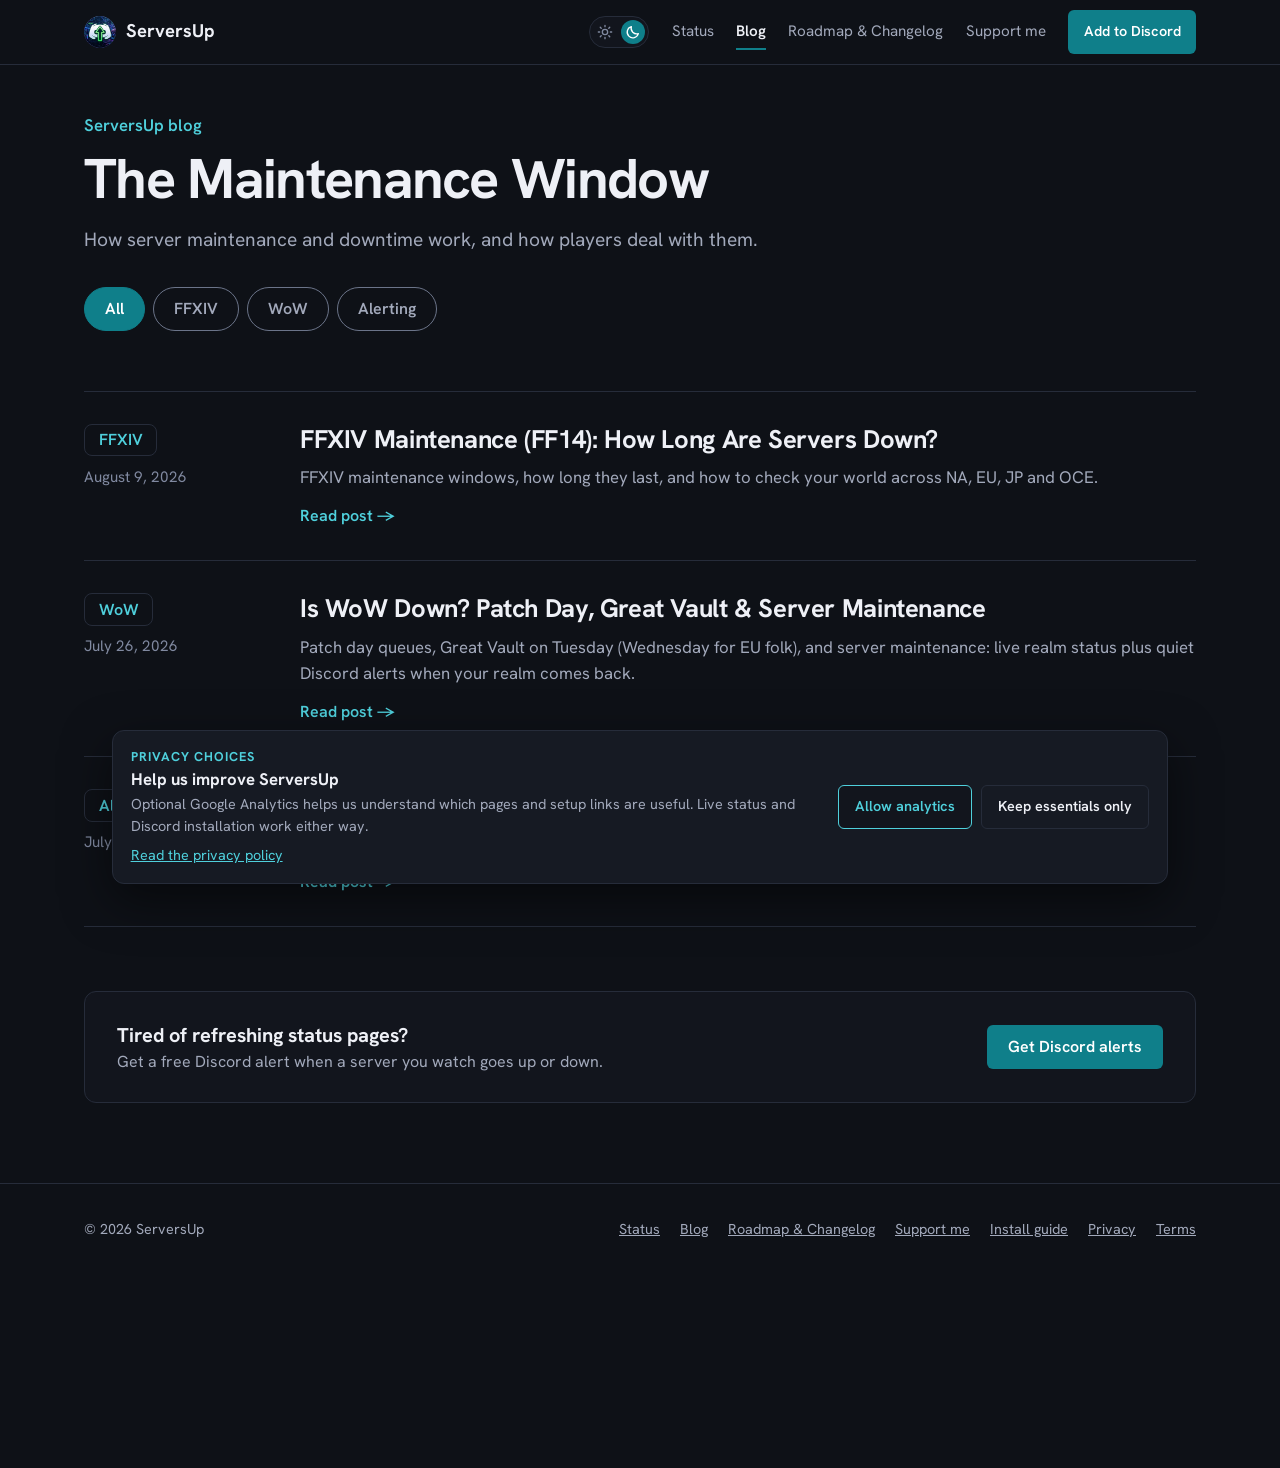
==== commit 0b5e75ef: "feat: remove breadcrumbs from all pages The pages are standalone, so drop the visible breadcrumb tra" ====
--- a/blog/index.html
+++ b/blog/index.html
@@ -74,7 +74,9 @@
           "name": "The Maintenance Window",
           "url": "https://serversup.app/blog/",
           "description": "How server maintenance and downtime work, and how players deal with them.",
-          "publisher": { "@id": "https://serversup.app/#organization" },
+          "publisher": {
+            "@id": "https://serversup.app/#organization"
+          },
           "blogPost": [
             {
               "@type": "BlogPosting",
@@ -82,7 +84,9 @@
               "url": "https://serversup.app/blog/ffxiv-maintenance/",
               "datePublished": "2026-08-09",
               "image": "https://serversup.app/assets/serversup-logo.png",
-              "author": { "@id": "https://serversup.app/#organization" }
+              "author": {
+                "@id": "https://serversup.app/#organization"
+              }
             },
             {
               "@type": "BlogPosting",
@@ -90,7 +94,9 @@
               "url": "https://serversup.app/blog/is-wow-down/",
               "datePublished": "2026-07-26",
               "image": "https://serversup.app/assets/serversup-logo.png",
-              "author": { "@id": "https://serversup.app/#organization" }
+              "author": {
+                "@id": "https://serversup.app/#organization"
+              }
             },
             {
               "@type": "BlogPosting",
@@ -98,24 +104,9 @@
               "url": "https://serversup.app/blog/game-server-status-alerts-discord-without-spam/",
               "datePublished": "2026-07-19",
               "image": "https://serversup.app/assets/discord-alert-example.png",
-              "author": { "@id": "https://serversup.app/#organization" }
-            }
-          ]
-        },
-        {
-          "@type": "BreadcrumbList",
-          "itemListElement": [
-            {
-              "@type": "ListItem",
-              "position": 1,
-              "name": "Home",
-              "item": "https://serversup.app/"
-            },
-            {
-              "@type": "ListItem",
-              "position": 2,
-              "name": "Blog",
-              "item": "https://serversup.app/blog/"
+              "author": {
+                "@id": "https://serversup.app/#organization"
+              }
             }
           ]
         }
@@ -157,12 +148,6 @@
 
     <main id="blog">
       <div class="wrap page-head">
-        <nav class="breadcrumbs" aria-label="Breadcrumb">
-          <ol>
-            <li><a href="/">Home</a></li>
-            <li aria-current="page">Blog</li>
-          </ol>
-        </nav>
         <p class="eyebrow">ServersUp blog</p>
         <h1 class="h1">The Maintenance Window</h1>
         <p class="lede">How server maintenance and downtime work, and how players deal with them.</p>
--- a/css/site.css
+++ b/css/site.css
@@ -333,6 +333,18 @@
   border-color: var(--accent);
 }
 
+/* Secondary actions (see all questions, full install guide, allow analytics).
+   The solid teal .btn-cta stays reserved for the install call to action. */
+.btn--secondary {
+  border-color: var(--accent);
+  background: var(--surface);
+  color: var(--accent);
+}
+
+.btn--secondary:hover {
+  background: var(--card);
+}
+
 .btn--sm {
   padding: 0.55rem 0.9rem;
   font-size: 0.9rem;
@@ -382,8 +394,6 @@
 }
 
 .text-link {
-  display: inline-block;
-  padding-block: 0.6rem;
   color: var(--accent);
   font-weight: 600;
   text-decoration: underline;
@@ -411,7 +421,6 @@
 }
 
 .hero__copy .lede {
-  max-width: 30rem;
   margin-top: 1.25rem;
 }
 
@@ -534,7 +543,6 @@
 }
 
 .section-head {
-  max-width: 42rem;
 }
 
 .section-head p {
@@ -588,9 +596,14 @@
   background: var(--surface);
 }
 
-@media (min-width: 1200px) and (prefers-reduced-motion: no-preference) {
+@media (min-width: 1240px) and (prefers-reduced-motion: no-preference) {
   .hiw-stage-wrap {
     display: block;
+    width: 1164px;
+    max-width: none;
+    margin-left: 50%;
+    padding-inline: 32px;
+    transform: translateX(-50%);
   }
 
   .hiw-list {
@@ -1066,13 +1079,36 @@
   list-style: none;
 }
 
-.games__regions li {
-  padding: 0.25rem 0.65rem;
+.games__regions a {
+  display: inline-flex;
+  align-items: center;
+  min-height: 2.5rem;
+  padding: 0 0.9rem;
   border: 1px solid var(--line);
   border-radius: 6px;
   color: var(--accent);
-  font-size: 0.85rem;
+  font-size: 0.9rem;
   font-weight: 600;
+  text-decoration: none;
+}
+
+.games__regions a:hover {
+  border-color: var(--accent);
+  background: var(--card);
+}
+
+.games__actions {
+  display: flex;
+  flex: none;
+  flex-direction: column;
+  align-items: flex-end;
+  gap: 0.5rem;
+  min-width: 15rem;
+}
+
+.games__actions .games__link {
+  min-width: 0;
+  padding-block: 0.25rem;
 }
 
 .games__link {
@@ -1107,7 +1143,6 @@
 }
 
 .faq-section__intro p {
-  max-width: 24rem;
   margin-top: 1rem;
   color: var(--muted);
   font-size: 1.1rem;
@@ -1243,7 +1278,6 @@
 }
 
 .cta__copy p {
-  max-width: 32rem;
   margin-top: 1rem;
   color: var(--muted);
   font-size: 1.15rem;
@@ -1390,9 +1424,13 @@
 }
 
 .analytics-consent .analytics-consent__accept {
-  border: 1px solid transparent;
-  background: var(--brand);
-  color: var(--on-brand);
+  border: 1px solid var(--accent);
+  background: var(--surface);
+  color: var(--accent);
+}
+
+.analytics-consent .analytics-consent__accept:hover {
+  background: var(--bg);
 }
 
 .analytics-consent__reject,
@@ -1484,6 +1522,11 @@
     text-align: left;
   }
 
+  .games__actions {
+    align-items: flex-start;
+    min-width: 0;
+  }
+
   .games__name {
     flex-basis: 100%;
   }
@@ -1560,36 +1603,7 @@
 }
 
 .page-head .lede {
-  max-width: 40rem;
   margin-top: 1rem;
-}
-
-.breadcrumbs ol {
-  display: flex;
-  flex-wrap: wrap;
-  gap: 0.35rem;
-  margin: 0 0 1.5rem;
-  padding: 0;
-  color: var(--dim);
-  font-size: 0.9rem;
-  list-style: none;
-}
-
-.breadcrumbs li + li::before {
-  content: "/";
-  margin-right: 0.35rem;
-}
-
-.breadcrumbs a {
-  color: var(--dim);
-}
-
-.breadcrumbs a:hover {
-  color: var(--text);
-}
-
-.breadcrumbs [aria-current="page"] {
-  color: var(--muted);
 }
 
 code {
@@ -2074,7 +2088,6 @@
 }
 
 .install-intro {
-  max-width: 45rem;
   margin-top: 1.75rem;
   color: var(--muted);
   font-size: 1.05rem;
@@ -2190,7 +2203,6 @@
 }
 
 .faq--narrow {
-  max-width: 51rem;
   margin-top: 1.5rem;
 }
 
@@ -2867,7 +2879,3 @@
   line-height: 1.5;
 }
 
-.breadcrumbs a {
-  display: inline-block;
-  padding-block: 0.4rem;
-}
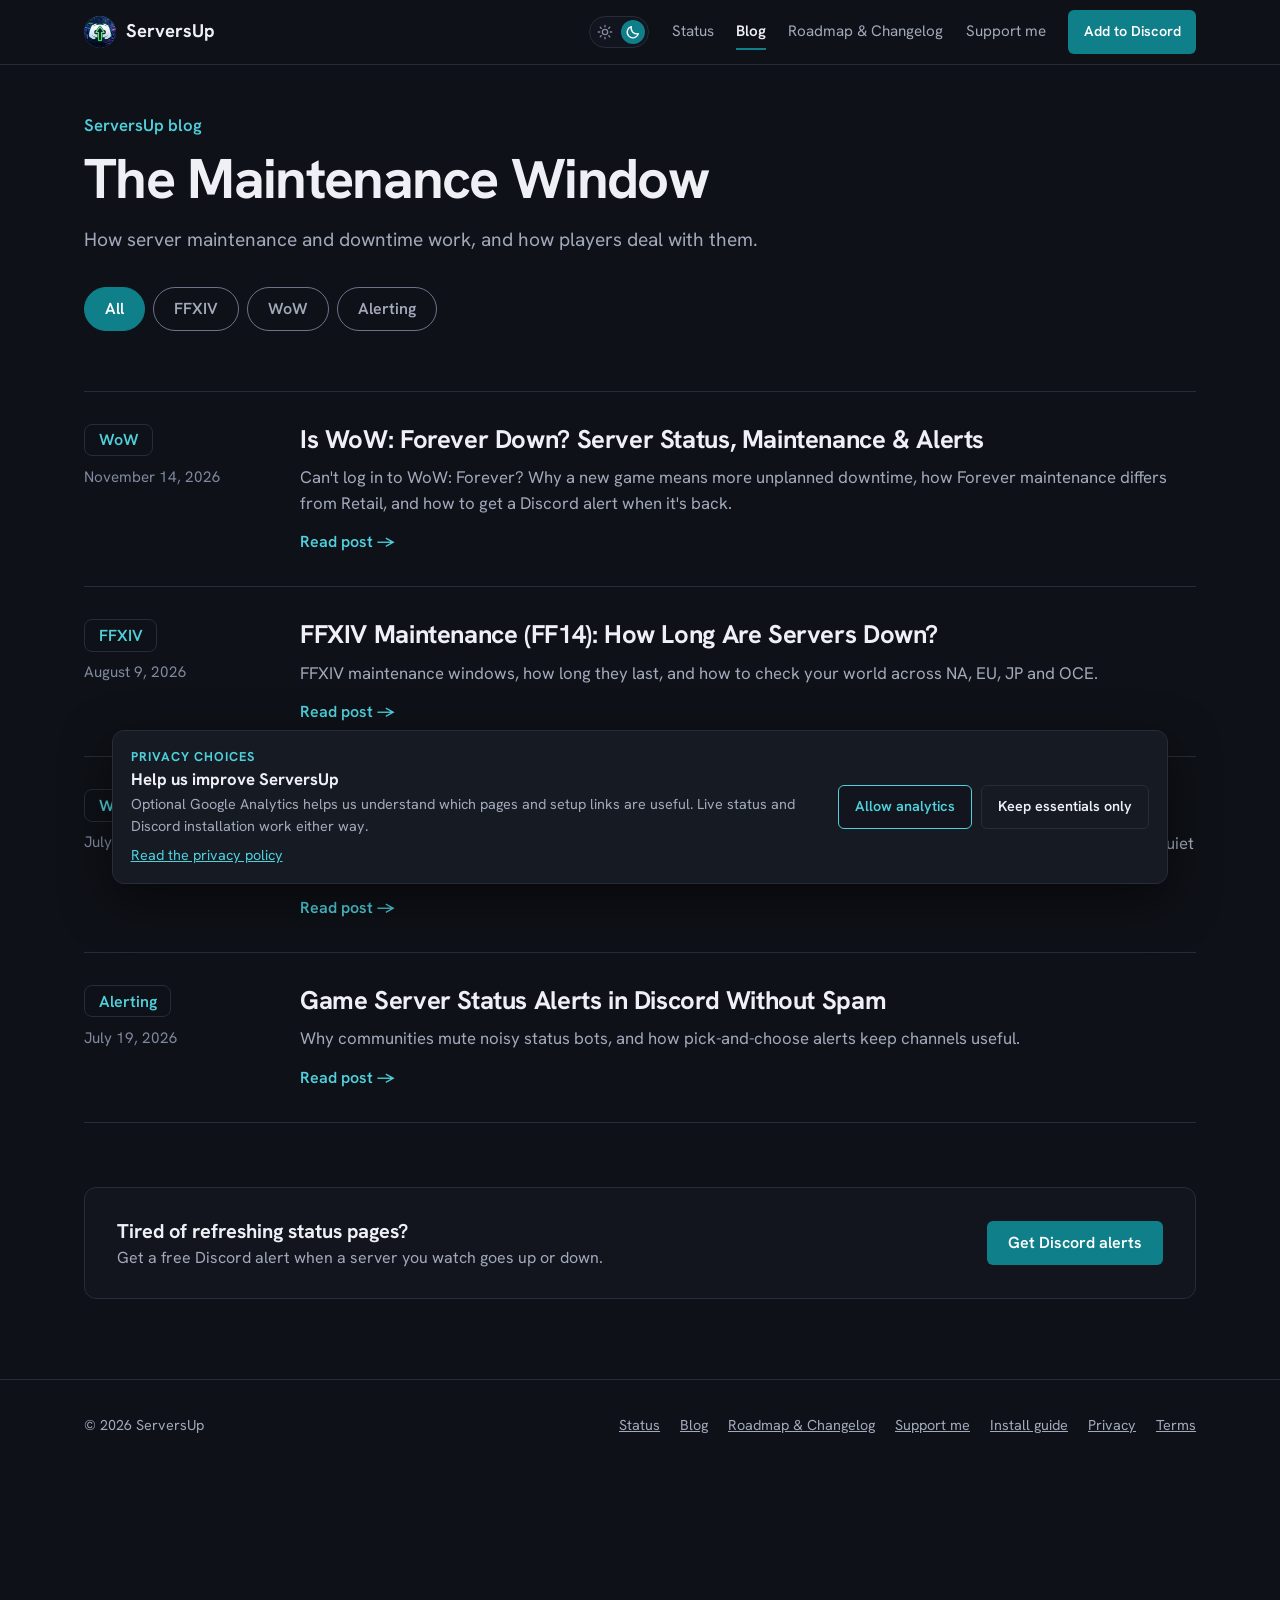
==== commit 36cafaf9: "feat: add WoW Forever status blog post" ====
--- a/blog/index.html
+++ b/blog/index.html
@@ -80,6 +80,16 @@
           "blogPost": [
             {
               "@type": "BlogPosting",
+              "headline": "Is WoW: Forever Down? Server Status, Maintenance & Alerts",
+              "url": "https://serversup.app/blog/is-wow-forever-down/",
+              "datePublished": "2026-11-14",
+              "image": "https://serversup.app/assets/serversup-logo.png",
+              "author": {
+                "@id": "https://serversup.app/#organization"
+              }
+            },
+            {
+              "@type": "BlogPosting",
               "headline": "FFXIV Maintenance (FF14): How Long & Is It Down?",
               "url": "https://serversup.app/blog/ffxiv-maintenance/",
               "datePublished": "2026-08-09",
@@ -168,6 +178,19 @@
         -->
         <p class="sr-only" role="status" data-filter-status></p>
         <ul class="post-list" data-post-list>
+        <li data-tag="WoW">
+          <a class="post-row" href="/blog/is-wow-forever-down/" aria-labelledby="pt-is-wow-forever-down" aria-describedby="pe-is-wow-forever-down">
+            <span class="post-row__meta">
+              <span class="tag">WoW</span>
+              <time datetime="2026-11-14">November 14, 2026</time>
+            </span>
+            <span class="post-row__body">
+              <h2 class="post-row__title" id="pt-is-wow-forever-down">Is WoW: Forever Down? Server Status, Maintenance &amp; Alerts</h2>
+              <span class="post-row__excerpt" id="pe-is-wow-forever-down">Can&#x27;t log in to WoW: Forever? Why a new game means more unplanned downtime, how Forever maintenance differs from Retail, and how to get a Discord alert when it&#x27;s back.</span>
+              <span class="post-row__more">Read post <span aria-hidden="true">&rarr;</span></span>
+            </span>
+          </a>
+        </li>
         <li data-tag="FFXIV">
           <a class="post-row" href="/blog/ffxiv-maintenance/" aria-labelledby="pt-ffxiv-maintenance" aria-describedby="pe-ffxiv-maintenance">
             <span class="post-row__meta">
--- a/css/site.css
+++ b/css/site.css
@@ -27,6 +27,9 @@
   --up: #5fd38d;
   --down: #ff6b5e;
   --unknown: #e8c35a;
+  --warn-bg: #2b2208;
+  --warn-line: #d4a017;
+  --warn-text: #f6dc8c;
   --down-bg: #241315;
   --down-line: #5a2a2e;
   --code: #0a0c11;
@@ -50,6 +53,9 @@
   --up: #17703f;
   --down: #c42b1c;
   --unknown: #8a6100;
+  --warn-bg: #fff6d6;
+  --warn-line: #d49a00;
+  --warn-text: #5a4200;
   --down-bg: #fef3f2;
   --down-line: #f4c4be;
   --code: #14171f;
@@ -1958,10 +1964,40 @@
 }
 
 .roadmap li {
+  display: flex;
+  gap: 1rem;
+  align-items: flex-start;
   padding: 1.1rem 0;
   border-bottom: 1px solid var(--line);
 }
 
+.roadmap__icon {
+  display: flex;
+  flex: none;
+  align-items: center;
+  justify-content: center;
+  width: 2.5rem;
+  height: 2.5rem;
+  border-radius: var(--radius);
+  background: var(--surface);
+  color: var(--accent);
+}
+
+.roadmap__icon--game {
+  background: none;
+}
+
+.roadmap__icon img {
+  display: block;
+  width: 2.5rem;
+  height: auto;
+}
+
+.roadmap__icon svg {
+  width: 1.4rem;
+  height: 1.4rem;
+}
+
 .roadmap strong {
   font-size: 1.05rem;
 }
@@ -1969,31 +2005,6 @@
 .roadmap p {
   margin-top: 0.4rem;
   color: var(--muted);
-}
-
-.roadmap-sub {
-  margin-top: 2.5rem;
-}
-
-.shipped {
-  margin: 1rem 0 0;
-  padding: 0;
-  list-style: none;
-}
-
-.shipped li {
-  display: flex;
-  flex-wrap: wrap;
-  justify-content: space-between;
-  gap: 0.25rem 1rem;
-  padding: 0.6rem 0;
-  border-bottom: 1px solid var(--line);
-  color: var(--muted);
-}
-
-.shipped time {
-  color: var(--dim);
-  font-size: 0.9rem;
 }
 
 .releases {
@@ -2056,6 +2067,29 @@
 html:not(.js) .status-panel,
 html:not(.js) .status-step {
   display: none;
+}
+
+.warn-callout {
+  display: flex;
+  align-items: flex-start;
+  gap: 0.6rem;
+  margin: 0.75rem 0 0;
+  padding: 0.7rem 0.9rem;
+  background: var(--warn-bg);
+  border: 1px solid var(--warn-line);
+  border-left-width: 4px;
+  border-radius: 8px;
+  color: var(--warn-text);
+  font-size: 0.9rem;
+  line-height: 1.45;
+}
+
+.warn-callout[hidden] {
+  display: none;
+}
+
+.warn-callout__icon {
+  flex: none;
 }
 
 .status-note {
@@ -2235,6 +2269,7 @@
 
 .feedback-support {
   display: flex;
+  padding-bottom: 5rem;
   flex-wrap: wrap;
   gap: 1rem;
 }
@@ -2879,3 +2914,7 @@
   line-height: 1.5;
 }
 
+
+.article-faq__more {
+  margin-top: 1.75rem;
+}
